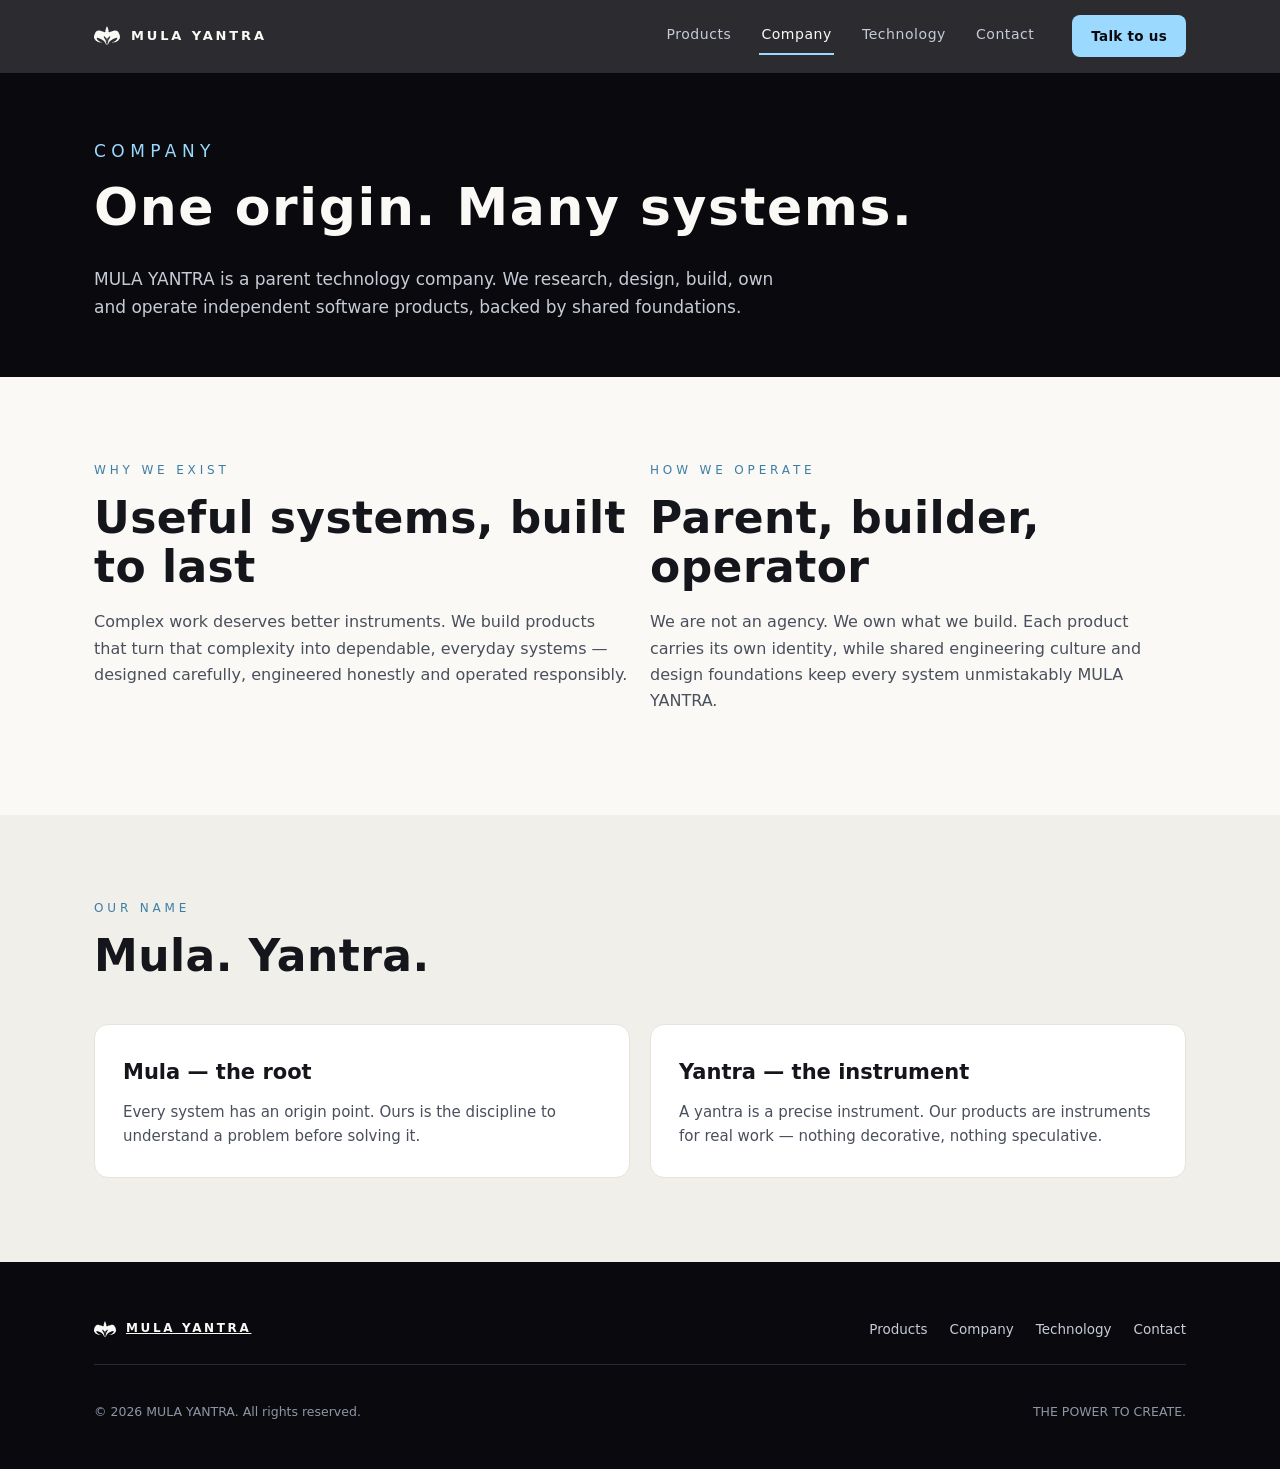
==== company.html @ 1386010c "Review preview of feature/website @8ad536c (logo repair: continuous ribbon emblem, centered hero, ic" ====
<!DOCTYPE html><html lang="en"><head><meta charset="utf-8"><meta name="viewport" content="width=device-width,initial-scale=1"><title>Company — MULA YANTRA</title><meta name="description" content="MULA YANTRA is an Indian-origin technology company with global ambitions — one origin, many systems."><meta property="og:type" content="website"><meta property="og:title" content="Company — MULA YANTRA"><meta property="og:description" content="MULA YANTRA is an Indian-origin technology company with global ambitions — one origin, many systems."><meta property="og:site_name" content="MULA YANTRA"><link rel="icon" type="image/svg+xml" href="mark-small.svg"><link rel="preload" href="fonts/SpaceGrotesk.woff2" as="font" type="font/woff2" crossorigin><link rel="preload" href="fonts/Inter.woff2" as="font" type="font/woff2" crossorigin><link rel="stylesheet" href="styles.css"></head><body class=""><a class="skip" href="#main">Skip to content</a><header class="hd"><div class="wrap"><a class="brand" href="index.html"><svg viewBox="0 0 1000 770" aria-hidden="true"><path d="M 499.4 6.1 C 495.3 12.6 481.6 31.2 476.3 45.0 C 471.0 58.7 470.4 79.4 467.8 88.7 C 465.2 98.0 462.7 94.2 460.5 100.9 C 458.3 107.5 457.5 120.7 454.4 128.8 C 451.4 136.9 444.7 139.1 442.3 149.5 C 439.9 159.8 439.7 183.3 439.9 190.8 C 440.1 198.3 442.9 190.8 443.5 194.4 C 444.1 198.1 447.1 205.8 443.5 212.6 C 439.9 219.5 427.9 230.7 421.6 235.7 C 415.4 240.8 413.7 244.8 405.8 243.0 C 397.9 241.2 394.9 233.5 374.2 224.8 C 353.6 216.1 300.7 196.6 281.9 190.8 C 263.1 184.9 270.1 192.0 261.2 189.6 C 252.3 187.1 241.8 178.8 228.4 176.2 C 215.1 173.6 197.7 171.9 181.0 173.8 C 164.4 175.6 144.6 181.0 128.8 187.1 C 113.0 193.2 96.6 202.5 86.3 210.2 C 75.9 217.9 74.3 222.6 66.8 233.3 C 59.3 244.0 49.4 259.6 41.3 274.6 C 33.2 289.6 21.9 312.1 18.2 323.2 C 14.6 334.3 20.3 337.6 19.4 341.4 C 18.6 345.3 16.2 337.4 13.4 346.3 C 10.5 355.2 4.5 380.9 2.4 394.9 C 0.4 408.9 0.6 418.4 1.2 430.1 C 1.8 441.9 2.8 453.0 6.1 465.4 C 9.3 477.7 10.5 489.3 20.7 504.3 C 30.8 519.2 58.7 545.4 66.8 555.3 C 74.9 565.2 65.4 559.5 69.3 563.8 C 73.1 568.0 82.8 577.2 89.9 580.8 C 97.0 584.4 107.5 583.6 111.8 585.7 C 116.0 587.7 112.8 591.5 115.4 593.0 C 118.1 594.4 123.9 592.5 127.6 594.2 C 131.2 595.8 126.4 598.0 137.3 602.7 C 148.2 607.3 181.4 618.7 193.2 622.1 C 204.9 625.6 203.5 621.9 207.8 623.3 C 212.0 624.7 213.4 629.6 218.7 630.6 C 224.0 631.6 232.5 628.4 239.4 629.4 C 246.3 630.4 247.5 635.1 260.0 636.7 C 272.6 638.3 315.1 642.2 314.7 639.1 C 314.3 636.1 273.8 625.2 257.6 618.5 C 241.4 611.8 234.1 609.4 217.5 599.0 C 200.9 588.7 171.9 568.0 158.0 556.5 C 144.0 545.0 140.1 538.1 133.7 529.8 C 127.2 521.5 123.1 514.6 119.1 506.7 C 115.0 498.8 111.4 489.7 109.4 482.4 C 107.3 475.1 106.7 467.2 106.9 462.9 C 107.1 458.7 107.7 458.3 110.6 456.9 C 113.4 455.4 106.5 450.8 123.9 454.4 C 141.4 458.1 186.1 468.4 215.1 478.7 C 244.0 489.1 271.8 501.2 297.7 516.4 C 323.6 531.6 351.4 552.9 370.6 569.9 C 389.8 586.9 402.2 604.3 413.1 618.5 C 424.1 632.6 428.9 641.2 436.2 654.9 C 443.5 668.7 452.4 692.6 456.9 701.1 C 461.3 709.6 462.3 720.1 462.9 706.0 C 463.5 691.8 462.9 639.9 460.5 616.0 C 458.1 592.1 453.4 579.2 448.4 562.6 C 443.3 546.0 437.8 530.8 430.1 516.4 C 422.4 502.0 407.0 484.6 402.2 476.3 C 397.3 468.0 402.4 469.6 401.0 466.6 C 399.6 463.5 396.3 459.9 393.7 458.1 C 391.0 456.3 386.2 457.7 385.2 455.7 C 384.2 453.6 389.8 451.8 387.6 445.9 C 385.4 440.1 373.4 426.3 371.8 420.4 C 370.2 414.5 372.8 414.3 377.9 410.7 C 382.9 407.0 395.9 400.2 402.2 398.5 C 408.5 396.9 410.9 395.9 415.6 401.0 C 420.2 406.0 422.4 420.0 430.1 428.9 C 437.8 437.8 451.6 442.7 461.7 454.4 C 471.9 466.2 485.2 468.0 490.9 499.4 C 496.6 530.8 496.4 616.0 495.7 642.8 C 495.1 669.5 489.7 650.7 487.2 659.8 C 484.8 668.9 481.8 688.3 481.2 697.4 C 480.6 706.6 481.0 709.2 483.6 714.5 C 486.2 719.7 494.1 723.8 497.0 729.0 C 499.8 734.3 500.2 743.2 500.6 746.1 C 501.0 748.9 499.0 748.9 499.4 746.1 C 499.8 743.2 500.2 734.3 503.0 729.0 C 505.9 723.8 513.8 719.7 516.4 714.5 C 519.0 709.2 519.4 706.6 518.8 697.4 C 518.2 688.3 515.2 668.9 512.8 659.8 C 510.3 650.7 504.9 669.5 504.3 642.8 C 503.6 616.0 503.4 530.8 509.1 499.4 C 514.8 468.0 528.1 466.2 538.3 454.4 C 548.4 442.7 562.2 437.8 569.9 428.9 C 577.6 420.0 579.8 406.0 584.4 401.0 C 589.1 395.9 591.5 396.9 597.8 398.5 C 604.1 400.2 617.1 407.0 622.1 410.7 C 627.2 414.3 629.8 414.5 628.2 420.4 C 626.6 426.3 614.6 440.1 612.4 445.9 C 610.2 451.8 615.8 453.6 614.8 455.7 C 613.8 457.7 609.0 456.3 606.3 458.1 C 603.7 459.9 600.4 463.5 599.0 466.6 C 597.6 469.6 602.7 468.0 597.8 476.3 C 593.0 484.6 577.6 502.0 569.9 516.4 C 562.2 530.8 556.7 546.0 551.6 562.6 C 546.6 579.2 541.9 592.1 539.5 616.0 C 537.1 639.9 536.5 691.8 537.1 706.0 C 537.7 720.1 538.7 709.6 543.1 701.1 C 547.6 692.6 556.5 668.7 563.8 654.9 C 571.1 641.2 575.9 632.6 586.9 618.5 C 597.8 604.3 610.2 586.9 629.4 569.9 C 648.6 552.9 676.4 531.6 702.3 516.4 C 728.2 501.2 756.0 489.1 784.9 478.7 C 813.9 468.4 858.6 458.1 876.1 454.4 C 893.5 450.8 886.6 455.4 889.4 456.9 C 892.3 458.3 892.9 458.7 893.1 462.9 C 893.3 467.2 892.7 475.1 890.6 482.4 C 888.6 489.7 885.0 498.8 880.9 506.7 C 876.9 514.6 872.8 521.5 866.3 529.8 C 859.9 538.1 856.0 545.0 842.0 556.5 C 828.1 568.0 799.1 588.7 782.5 599.0 C 765.9 609.4 758.6 611.8 742.4 618.5 C 726.2 625.2 685.7 636.1 685.3 639.1 C 684.9 642.2 727.4 638.3 740.0 636.7 C 752.5 635.1 753.7 630.4 760.6 629.4 C 767.5 628.4 776.0 631.6 781.3 630.6 C 786.6 629.6 788.0 624.7 792.2 623.3 C 796.5 621.9 795.1 625.6 806.8 622.1 C 818.6 618.7 851.8 607.3 862.7 602.7 C 873.6 598.0 868.8 595.8 872.4 594.2 C 876.1 592.5 881.9 594.4 884.6 593.0 C 887.2 591.5 884.0 587.7 888.2 585.7 C 892.5 583.6 903.0 584.4 910.1 580.8 C 917.2 577.2 926.9 568.0 930.7 563.8 C 934.6 559.5 925.1 565.2 933.2 555.3 C 941.3 545.4 969.2 519.2 979.3 504.3 C 989.5 489.3 990.7 477.7 993.9 465.4 C 997.2 453.0 998.2 441.9 998.8 430.1 C 999.4 418.4 999.6 408.9 997.6 394.9 C 995.5 380.9 989.5 355.2 986.6 346.3 C 983.8 337.4 981.4 345.3 980.6 341.4 C 979.7 337.6 985.4 334.3 981.8 323.2 C 978.1 312.1 966.8 289.6 958.7 274.6 C 950.6 259.6 940.7 244.0 933.2 233.3 C 925.7 222.6 924.1 217.9 913.7 210.2 C 903.4 202.5 887.0 193.2 871.2 187.1 C 855.4 181.0 835.6 175.6 819.0 173.8 C 802.3 171.9 784.9 173.6 771.6 176.2 C 758.2 178.8 747.7 187.1 738.8 189.6 C 729.9 192.0 736.9 184.9 718.1 190.8 C 699.3 196.6 646.4 216.1 625.8 224.8 C 605.1 233.5 602.1 241.2 594.2 243.0 C 586.3 244.8 584.6 240.8 578.4 235.7 C 572.1 230.7 560.1 219.5 556.5 212.6 C 552.9 205.8 555.9 198.1 556.5 194.4 C 557.1 190.8 559.9 198.3 560.1 190.8 C 560.3 183.3 560.1 159.8 557.7 149.5 C 555.3 139.1 548.6 136.9 545.6 128.8 C 542.5 120.7 541.7 107.5 539.5 100.9 C 537.3 94.2 534.8 98.0 532.2 88.7 C 529.6 79.4 529.0 58.7 523.7 45.0 C 518.4 31.2 504.7 12.6 500.6 6.1 C 496.6 -0.4 503.4 -0.4 499.4 6.1 Z M 313.5 391.3 C 250.3 389.8 311.3 384.6 307.4 382.7 C 303.6 380.9 294.0 382.1 290.4 380.3 C 286.8 378.5 287.4 373.8 285.5 371.8 C 283.7 369.8 282.9 368.8 279.5 368.2 C 276.0 367.6 268.5 369.6 264.9 368.2 C 261.2 366.7 261.0 361.7 257.6 359.7 C 254.2 357.6 256.2 363.3 244.2 356.0 C 232.3 348.7 197.0 324.4 185.9 315.9 C 174.8 307.4 179.4 306.8 177.4 305.0 C 175.4 303.2 176.2 306.8 173.8 305.0 C 171.3 303.2 164.6 296.5 162.8 294.0 C 161.0 291.6 159.4 291.8 162.8 290.4 C 166.3 289.0 74.5 286.4 183.5 285.5 C 292.4 284.7 707.6 284.7 816.5 285.5 C 925.5 286.4 833.7 289.0 837.2 290.4 C 840.6 291.8 839.0 291.6 837.2 294.0 C 835.4 296.5 828.7 303.2 826.2 305.0 C 823.8 306.8 824.6 303.2 822.6 305.0 C 820.6 306.8 825.2 307.4 814.1 315.9 C 803.0 324.4 767.7 348.7 755.8 356.0 C 743.8 363.3 745.8 357.6 742.4 359.7 C 739.0 361.7 738.8 366.7 735.1 368.2 C 731.5 369.6 724.0 367.6 720.5 368.2 C 717.1 368.8 716.3 369.8 714.5 371.8 C 712.6 373.8 713.2 378.5 709.6 380.3 C 706.0 382.1 696.4 380.9 692.6 382.7 C 688.7 384.6 749.7 389.8 686.5 391.3 C 623.3 392.7 376.7 392.7 313.5 391.3 Z M 686.5 391.3 C 749.7 389.8 688.7 384.6 692.6 382.7 C 696.4 380.9 706.0 382.1 709.6 380.3 C 713.2 378.5 712.6 373.8 714.5 371.8 C 716.3 369.8 717.1 368.8 720.5 368.2 C 724.0 367.6 731.5 369.6 735.1 368.2 C 738.8 366.7 739.0 361.7 742.4 359.7 C 745.8 357.6 743.8 363.3 755.8 356.0 C 767.7 348.7 803.0 324.4 814.1 315.9 C 825.2 307.4 820.6 306.8 822.6 305.0 C 824.6 303.2 823.8 306.8 826.2 305.0 C 828.7 303.2 835.4 296.5 837.2 294.0 C 839.0 291.6 840.6 291.8 837.2 290.4 C 833.7 289.0 925.5 286.4 816.5 285.5 C 707.6 284.7 292.4 284.7 183.5 285.5 C 74.5 286.4 166.3 289.0 162.8 290.4 C 159.4 291.8 161.0 291.6 162.8 294.0 C 164.6 296.5 171.3 303.2 173.8 305.0 C 176.2 306.8 175.4 303.2 177.4 305.0 C 179.4 306.8 174.8 307.4 185.9 315.9 C 197.0 324.4 232.3 348.7 244.2 356.0 C 256.2 363.3 254.2 357.6 257.6 359.7 C 261.0 361.7 261.2 366.7 264.9 368.2 C 268.5 369.6 276.0 367.6 279.5 368.2 C 282.9 368.8 283.7 369.8 285.5 371.8 C 287.4 373.8 286.8 378.5 290.4 380.3 C 294.0 382.1 303.6 380.9 307.4 382.7 C 311.3 384.6 250.3 389.8 313.5 391.3 C 376.7 392.7 623.3 392.7 686.5 391.3 Z" fill="currentColor" fill-rule="evenodd"/><circle cx="500" cy="347" r="12" fill="currentColor"/></svg><b>MULA&nbsp;YANTRA</b></a><button class="burger" aria-label="Menu" aria-expanded="false" aria-controls="sitenav"><svg width="22" height="14" viewBox="0 0 22 14" fill="none"><path d="M1 1h20M1 7h20M1 13h20" stroke="currentColor" stroke-width="2" stroke-linecap="round"/></svg></button><nav class="nav" id="sitenav" aria-label="Site"><a href="products.html">Products</a><a href="company.html" aria-current="page">Company</a><a href="technology.html">Technology</a><a href="contact.html">Contact</a></nav><a class="btn primary cta" href="contact.html" style="padding:9px 18px;font-size:13.5px">Talk to us</a></div></header><main id="main"><section class="lite"><div class="wrap"><p class="kicker">Company</p><h1>One origin. Many systems.</h1><p>MULA YANTRA is a parent technology company. We research, design, build, own and operate independent software products, backed by shared foundations.</p></div></section><section><div class="wrap"><div class="grid2"><div class="reveal"><p class="kicker">Why we exist</p><h2>Useful systems, built to last</h2><p style="color:#4A4F5C">Complex work deserves better instruments. We build products that turn that complexity into dependable, everyday systems — designed carefully, engineered honestly and operated responsibly.</p></div><div class="reveal"><p class="kicker">How we operate</p><h2>Parent, builder, operator</h2><p style="color:#4A4F5C">We are not an agency. We own what we build. Each product carries its own identity, while shared engineering culture and design foundations keep every system unmistakably MULA YANTRA.</p></div></div></div></section><section style="background:var(--bone-2)"><div class="wrap"><div class="shead reveal"><p class="kicker">Our name</p><h2>Mula. Yantra.</h2></div><div class="grid2"><div class="reveal card"><h3>Mula — the root</h3><p>Every system has an origin point. Ours is the discipline to understand a problem before solving it.</p></div><div class="reveal card"><h3>Yantra — the instrument</h3><p>A yantra is a precise instrument. Our products are instruments for real work — nothing decorative, nothing speculative.</p></div></div></div></section></main><footer class="ft"><div class="wrap"><div class="top"><a class="fbrand" href="index.html"><svg viewBox="0 0 1000 770" aria-hidden="true"><path d="M 499.4 6.1 C 495.3 12.6 481.6 31.2 476.3 45.0 C 471.0 58.7 470.4 79.4 467.8 88.7 C 465.2 98.0 462.7 94.2 460.5 100.9 C 458.3 107.5 457.5 120.7 454.4 128.8 C 451.4 136.9 444.7 139.1 442.3 149.5 C 439.9 159.8 439.7 183.3 439.9 190.8 C 440.1 198.3 442.9 190.8 443.5 194.4 C 444.1 198.1 447.1 205.8 443.5 212.6 C 439.9 219.5 427.9 230.7 421.6 235.7 C 415.4 240.8 413.7 244.8 405.8 243.0 C 397.9 241.2 394.9 233.5 374.2 224.8 C 353.6 216.1 300.7 196.6 281.9 190.8 C 263.1 184.9 270.1 192.0 261.2 189.6 C 252.3 187.1 241.8 178.8 228.4 176.2 C 215.1 173.6 197.7 171.9 181.0 173.8 C 164.4 175.6 144.6 181.0 128.8 187.1 C 113.0 193.2 96.6 202.5 86.3 210.2 C 75.9 217.9 74.3 222.6 66.8 233.3 C 59.3 244.0 49.4 259.6 41.3 274.6 C 33.2 289.6 21.9 312.1 18.2 323.2 C 14.6 334.3 20.3 337.6 19.4 341.4 C 18.6 345.3 16.2 337.4 13.4 346.3 C 10.5 355.2 4.5 380.9 2.4 394.9 C 0.4 408.9 0.6 418.4 1.2 430.1 C 1.8 441.9 2.8 453.0 6.1 465.4 C 9.3 477.7 10.5 489.3 20.7 504.3 C 30.8 519.2 58.7 545.4 66.8 555.3 C 74.9 565.2 65.4 559.5 69.3 563.8 C 73.1 568.0 82.8 577.2 89.9 580.8 C 97.0 584.4 107.5 583.6 111.8 585.7 C 116.0 587.7 112.8 591.5 115.4 593.0 C 118.1 594.4 123.9 592.5 127.6 594.2 C 131.2 595.8 126.4 598.0 137.3 602.7 C 148.2 607.3 181.4 618.7 193.2 622.1 C 204.9 625.6 203.5 621.9 207.8 623.3 C 212.0 624.7 213.4 629.6 218.7 630.6 C 224.0 631.6 232.5 628.4 239.4 629.4 C 246.3 630.4 247.5 635.1 260.0 636.7 C 272.6 638.3 315.1 642.2 314.7 639.1 C 314.3 636.1 273.8 625.2 257.6 618.5 C 241.4 611.8 234.1 609.4 217.5 599.0 C 200.9 588.7 171.9 568.0 158.0 556.5 C 144.0 545.0 140.1 538.1 133.7 529.8 C 127.2 521.5 123.1 514.6 119.1 506.7 C 115.0 498.8 111.4 489.7 109.4 482.4 C 107.3 475.1 106.7 467.2 106.9 462.9 C 107.1 458.7 107.7 458.3 110.6 456.9 C 113.4 455.4 106.5 450.8 123.9 454.4 C 141.4 458.1 186.1 468.4 215.1 478.7 C 244.0 489.1 271.8 501.2 297.7 516.4 C 323.6 531.6 351.4 552.9 370.6 569.9 C 389.8 586.9 402.2 604.3 413.1 618.5 C 424.1 632.6 428.9 641.2 436.2 654.9 C 443.5 668.7 452.4 692.6 456.9 701.1 C 461.3 709.6 462.3 720.1 462.9 706.0 C 463.5 691.8 462.9 639.9 460.5 616.0 C 458.1 592.1 453.4 579.2 448.4 562.6 C 443.3 546.0 437.8 530.8 430.1 516.4 C 422.4 502.0 407.0 484.6 402.2 476.3 C 397.3 468.0 402.4 469.6 401.0 466.6 C 399.6 463.5 396.3 459.9 393.7 458.1 C 391.0 456.3 386.2 457.7 385.2 455.7 C 384.2 453.6 389.8 451.8 387.6 445.9 C 385.4 440.1 373.4 426.3 371.8 420.4 C 370.2 414.5 372.8 414.3 377.9 410.7 C 382.9 407.0 395.9 400.2 402.2 398.5 C 408.5 396.9 410.9 395.9 415.6 401.0 C 420.2 406.0 422.4 420.0 430.1 428.9 C 437.8 437.8 451.6 442.7 461.7 454.4 C 471.9 466.2 485.2 468.0 490.9 499.4 C 496.6 530.8 496.4 616.0 495.7 642.8 C 495.1 669.5 489.7 650.7 487.2 659.8 C 484.8 668.9 481.8 688.3 481.2 697.4 C 480.6 706.6 481.0 709.2 483.6 714.5 C 486.2 719.7 494.1 723.8 497.0 729.0 C 499.8 734.3 500.2 743.2 500.6 746.1 C 501.0 748.9 499.0 748.9 499.4 746.1 C 499.8 743.2 500.2 734.3 503.0 729.0 C 505.9 723.8 513.8 719.7 516.4 714.5 C 519.0 709.2 519.4 706.6 518.8 697.4 C 518.2 688.3 515.2 668.9 512.8 659.8 C 510.3 650.7 504.9 669.5 504.3 642.8 C 503.6 616.0 503.4 530.8 509.1 499.4 C 514.8 468.0 528.1 466.2 538.3 454.4 C 548.4 442.7 562.2 437.8 569.9 428.9 C 577.6 420.0 579.8 406.0 584.4 401.0 C 589.1 395.9 591.5 396.9 597.8 398.5 C 604.1 400.2 617.1 407.0 622.1 410.7 C 627.2 414.3 629.8 414.5 628.2 420.4 C 626.6 426.3 614.6 440.1 612.4 445.9 C 610.2 451.8 615.8 453.6 614.8 455.7 C 613.8 457.7 609.0 456.3 606.3 458.1 C 603.7 459.9 600.4 463.5 599.0 466.6 C 597.6 469.6 602.7 468.0 597.8 476.3 C 593.0 484.6 577.6 502.0 569.9 516.4 C 562.2 530.8 556.7 546.0 551.6 562.6 C 546.6 579.2 541.9 592.1 539.5 616.0 C 537.1 639.9 536.5 691.8 537.1 706.0 C 537.7 720.1 538.7 709.6 543.1 701.1 C 547.6 692.6 556.5 668.7 563.8 654.9 C 571.1 641.2 575.9 632.6 586.9 618.5 C 597.8 604.3 610.2 586.9 629.4 569.9 C 648.6 552.9 676.4 531.6 702.3 516.4 C 728.2 501.2 756.0 489.1 784.9 478.7 C 813.9 468.4 858.6 458.1 876.1 454.4 C 893.5 450.8 886.6 455.4 889.4 456.9 C 892.3 458.3 892.9 458.7 893.1 462.9 C 893.3 467.2 892.7 475.1 890.6 482.4 C 888.6 489.7 885.0 498.8 880.9 506.7 C 876.9 514.6 872.8 521.5 866.3 529.8 C 859.9 538.1 856.0 545.0 842.0 556.5 C 828.1 568.0 799.1 588.7 782.5 599.0 C 765.9 609.4 758.6 611.8 742.4 618.5 C 726.2 625.2 685.7 636.1 685.3 639.1 C 684.9 642.2 727.4 638.3 740.0 636.7 C 752.5 635.1 753.7 630.4 760.6 629.4 C 767.5 628.4 776.0 631.6 781.3 630.6 C 786.6 629.6 788.0 624.7 792.2 623.3 C 796.5 621.9 795.1 625.6 806.8 622.1 C 818.6 618.7 851.8 607.3 862.7 602.7 C 873.6 598.0 868.8 595.8 872.4 594.2 C 876.1 592.5 881.9 594.4 884.6 593.0 C 887.2 591.5 884.0 587.7 888.2 585.7 C 892.5 583.6 903.0 584.4 910.1 580.8 C 917.2 577.2 926.9 568.0 930.7 563.8 C 934.6 559.5 925.1 565.2 933.2 555.3 C 941.3 545.4 969.2 519.2 979.3 504.3 C 989.5 489.3 990.7 477.7 993.9 465.4 C 997.2 453.0 998.2 441.9 998.8 430.1 C 999.4 418.4 999.6 408.9 997.6 394.9 C 995.5 380.9 989.5 355.2 986.6 346.3 C 983.8 337.4 981.4 345.3 980.6 341.4 C 979.7 337.6 985.4 334.3 981.8 323.2 C 978.1 312.1 966.8 289.6 958.7 274.6 C 950.6 259.6 940.7 244.0 933.2 233.3 C 925.7 222.6 924.1 217.9 913.7 210.2 C 903.4 202.5 887.0 193.2 871.2 187.1 C 855.4 181.0 835.6 175.6 819.0 173.8 C 802.3 171.9 784.9 173.6 771.6 176.2 C 758.2 178.8 747.7 187.1 738.8 189.6 C 729.9 192.0 736.9 184.9 718.1 190.8 C 699.3 196.6 646.4 216.1 625.8 224.8 C 605.1 233.5 602.1 241.2 594.2 243.0 C 586.3 244.8 584.6 240.8 578.4 235.7 C 572.1 230.7 560.1 219.5 556.5 212.6 C 552.9 205.8 555.9 198.1 556.5 194.4 C 557.1 190.8 559.9 198.3 560.1 190.8 C 560.3 183.3 560.1 159.8 557.7 149.5 C 555.3 139.1 548.6 136.9 545.6 128.8 C 542.5 120.7 541.7 107.5 539.5 100.9 C 537.3 94.2 534.8 98.0 532.2 88.7 C 529.6 79.4 529.0 58.7 523.7 45.0 C 518.4 31.2 504.7 12.6 500.6 6.1 C 496.6 -0.4 503.4 -0.4 499.4 6.1 Z M 313.5 391.3 C 250.3 389.8 311.3 384.6 307.4 382.7 C 303.6 380.9 294.0 382.1 290.4 380.3 C 286.8 378.5 287.4 373.8 285.5 371.8 C 283.7 369.8 282.9 368.8 279.5 368.2 C 276.0 367.6 268.5 369.6 264.9 368.2 C 261.2 366.7 261.0 361.7 257.6 359.7 C 254.2 357.6 256.2 363.3 244.2 356.0 C 232.3 348.7 197.0 324.4 185.9 315.9 C 174.8 307.4 179.4 306.8 177.4 305.0 C 175.4 303.2 176.2 306.8 173.8 305.0 C 171.3 303.2 164.6 296.5 162.8 294.0 C 161.0 291.6 159.4 291.8 162.8 290.4 C 166.3 289.0 74.5 286.4 183.5 285.5 C 292.4 284.7 707.6 284.7 816.5 285.5 C 925.5 286.4 833.7 289.0 837.2 290.4 C 840.6 291.8 839.0 291.6 837.2 294.0 C 835.4 296.5 828.7 303.2 826.2 305.0 C 823.8 306.8 824.6 303.2 822.6 305.0 C 820.6 306.8 825.2 307.4 814.1 315.9 C 803.0 324.4 767.7 348.7 755.8 356.0 C 743.8 363.3 745.8 357.6 742.4 359.7 C 739.0 361.7 738.8 366.7 735.1 368.2 C 731.5 369.6 724.0 367.6 720.5 368.2 C 717.1 368.8 716.3 369.8 714.5 371.8 C 712.6 373.8 713.2 378.5 709.6 380.3 C 706.0 382.1 696.4 380.9 692.6 382.7 C 688.7 384.6 749.7 389.8 686.5 391.3 C 623.3 392.7 376.7 392.7 313.5 391.3 Z M 686.5 391.3 C 749.7 389.8 688.7 384.6 692.6 382.7 C 696.4 380.9 706.0 382.1 709.6 380.3 C 713.2 378.5 712.6 373.8 714.5 371.8 C 716.3 369.8 717.1 368.8 720.5 368.2 C 724.0 367.6 731.5 369.6 735.1 368.2 C 738.8 366.7 739.0 361.7 742.4 359.7 C 745.8 357.6 743.8 363.3 755.8 356.0 C 767.7 348.7 803.0 324.4 814.1 315.9 C 825.2 307.4 820.6 306.8 822.6 305.0 C 824.6 303.2 823.8 306.8 826.2 305.0 C 828.7 303.2 835.4 296.5 837.2 294.0 C 839.0 291.6 840.6 291.8 837.2 290.4 C 833.7 289.0 925.5 286.4 816.5 285.5 C 707.6 284.7 292.4 284.7 183.5 285.5 C 74.5 286.4 166.3 289.0 162.8 290.4 C 159.4 291.8 161.0 291.6 162.8 294.0 C 164.6 296.5 171.3 303.2 173.8 305.0 C 176.2 306.8 175.4 303.2 177.4 305.0 C 179.4 306.8 174.8 307.4 185.9 315.9 C 197.0 324.4 232.3 348.7 244.2 356.0 C 256.2 363.3 254.2 357.6 257.6 359.7 C 261.0 361.7 261.2 366.7 264.9 368.2 C 268.5 369.6 276.0 367.6 279.5 368.2 C 282.9 368.8 283.7 369.8 285.5 371.8 C 287.4 373.8 286.8 378.5 290.4 380.3 C 294.0 382.1 303.6 380.9 307.4 382.7 C 311.3 384.6 250.3 389.8 313.5 391.3 C 376.7 392.7 623.3 392.7 686.5 391.3 Z" fill="currentColor" fill-rule="evenodd"/><circle cx="500" cy="347" r="12" fill="currentColor"/></svg><b>MULA&nbsp;YANTRA</b></a><nav aria-label="Footer"><a href="products.html">Products</a><a href="company.html">Company</a><a href="technology.html">Technology</a><a href="contact.html">Contact</a></nav></div><hr><div class="fine"><p>&copy; <span data-year>2026</span> MULA YANTRA. All rights reserved.</p><p>THE POWER TO CREATE.</p></div></div></footer><script src="app.js" defer></script></body></html>
---- styles.css ----
:root{
--obsidian:#0A0A0E;--obsidian-2:#111319;--panel:#14161D;--line:#262A34;--line-2:#323847;
--ink:#FAF9F6;--ink-2:#C6CBD6;--ink-3:#8E96A6;
--bone:#FAF9F6;--bone-2:#F1EFE9;--dark-ink:#14161C;--dark-ink-2:#3B4150;
--silver:#C0C6D4;--ice-deep:#3D7EA6;--bright:#E2E6EF;--gold:#D4AF7F;--gold-hi:#F2D399;--ice:#9BD9FF;
--font-d:'Space Grotesk',Inter,system-ui,sans-serif;--font-b:Inter,system-ui,sans-serif;
--sp:8px;--r-sm:8px;--r-md:14px;--r-lg:22px;--max:1140px;
--dur:.35s;--ease:cubic-bezier(.22,.7,.3,1);
}
*{box-sizing:border-box}
html{scroll-behavior:smooth}
@media(prefers-reduced-motion:reduce){html{scroll-behavior:auto}*{animation:none!important;transition:none!important}}
body{margin:0;background:var(--bone);color:var(--dark-ink);font-family:var(--font-b);font-size:16px;line-height:1.65}
body.dark{background:var(--obsidian);color:var(--ink)}
img,svg{display:block;max-width:100%}
a{color:inherit}
.skip{position:absolute;left:-999px;top:8px;background:var(--ice);color:#0A0A0E;padding:10px 18px;border-radius:var(--r-sm);z-index:99;font-weight:600}
.skip:focus{left:8px}
.wrap{max-width:var(--max);margin:0 auto;padding:0 24px}
:focus-visible{outline:2px solid var(--ice);outline-offset:3px;border-radius:4px}

/* ---------- header ---------- */
.hd{position:sticky;top:0;z-index:40;background:rgba(10,10,14,.86);backdrop-filter:blur(14px);border-bottom:1px solid var(--line)}
.hd .wrap{display:flex;align-items:center;gap:28px;height:72px}
.brand{display:flex;align-items:center;gap:11px;text-decoration:none;color:var(--ink)}
.brand svg{width:26px;height:auto}
.brand b{font-family:var(--font-d);font-weight:600;font-size:13px;letter-spacing:.22em}
.nav{display:flex;gap:26px;margin-left:auto}
.nav a{text-decoration:none;color:var(--ink-2);font-size:14px;letter-spacing:.04em;padding:6px 2px;border-bottom:2px solid transparent;transition:color var(--dur) var(--ease),border-color var(--dur) var(--ease)}
.nav a:hover,.nav a:focus-visible{color:var(--ink)}
.nav a[aria-current]{color:var(--ink);border-bottom-color:var(--ice)}
.hd .cta{margin-left:8px}
.burger{display:none;margin-left:auto;background:none;border:0;color:var(--ink);padding:8px;cursor:pointer}
@media(max-width:820px){
.nav,.hd .cta{display:none}
.burger{display:block}
.nav.open{display:flex;position:absolute;top:66px;left:0;right:0;background:var(--obsidian);flex-direction:column;gap:0;padding:8px 24px 18px;border-bottom:1px solid var(--line)}
.nav.open a{padding:13px 2px;border-bottom:1px solid var(--line)}
}
/* ---------- buttons ---------- */
.btn{display:inline-block;font-family:var(--font-b);font-size:14.5px;font-weight:600;letter-spacing:.02em;text-decoration:none;padding:12px 24px;border-radius:var(--r-sm);border:1px solid transparent;cursor:pointer;transition:transform var(--dur) var(--ease),background var(--dur) var(--ease),border-color var(--dur) var(--ease),box-shadow var(--dur) var(--ease)}
.btn:hover{transform:translateY(-1px)}
.btn.primary{background:var(--ice);color:#0A0A0E}
.btn.primary:hover{background:#B7E3FF;box-shadow:0 6px 24px -8px rgba(155,217,255,.5)}
.btn.ghost{color:var(--ink);border-color:var(--line-2);background:transparent}
.btn.ghost:hover{border-color:var(--silver);color:var(--bright)}
.btn.dark-ghost{color:var(--dark-ink);border-color:var(--dark-ink-2)}
/* ---------- hero ---------- */
.hero{background:radial-gradient(1000px 640px at 50% -12%,#181C26 0%,var(--obsidian) 60%) var(--obsidian);color:var(--ink);overflow:hidden}
.hero .wrap{display:flex;flex-direction:column;align-items:center;text-align:center;justify-items:center;padding-top:44px;padding-bottom:64px;gap:6px}
.hero .emblem{position:relative}
.hero .emblem::before{content:'';position:absolute;left:50%;top:38%;width:560px;height:560px;transform:translate(-50%,-50%);background:radial-gradient(circle,rgba(155,217,255,.14) 0%,rgba(155,217,255,0) 62%);pointer-events:none}
.hero .emblem img{width:min(500px,82%);height:auto;object-fit:contain;display:block;filter:drop-shadow(0 28px 70px rgba(0,0,0,.6))}
.hero .emblem::after{content:'';position:absolute;left:50%;top:calc(38% + 500px);width:5px;height:5px;border-radius:50%;background:var(--gold-hi);box-shadow:0 0 16px 4px rgba(242,211,153,.85);animation:origin 2.6s var(--ease) forwards;pointer-events:none}
@keyframes origin{0%{opacity:0;transform:scale(.2)}18%{opacity:1;transform:scale(1)}70%{opacity:.9}100%{opacity:0;transform:scale(.5) translateY(-10px)}}
.reveal{transition-delay:0s}
.hero h1{font-family:var(--font-d);font-weight:600;font-size:clamp(40px,6vw,68px);line-height:1.04;letter-spacing:.045em;margin:22px 0 8px}
.hero .tagline{font-size:13px;letter-spacing:.34em;color:var(--silver);margin:0 0 20px;text-transform:uppercase}
.hero .lede{color:var(--ink-2);font-size:18px;max-width:56ch;margin:0 0 30px}
.hero .acts{display:flex;gap:14px;flex-wrap:wrap}
.hero .kicker{margin:0}
@media(max-width:900px){.hero .emblem img{width:min(340px,84%)}.hero .lede{margin-left:auto;margin-right:auto}.hero .acts{justify-content:center}}
/* ---------- sections ---------- */
.kicker{font-family:var(--font-d);font-size:12px;letter-spacing:.32em;color:var(--ice-deep);text-transform:uppercase;font-weight:500;margin:0 0 12px}
.kicker.ice{color:var(--ice)}
h2{font-family:var(--font-d);font-weight:600;font-size:clamp(28px,3.8vw,44px);line-height:1.12;letter-spacing:.01em;margin:0 0 18px}
section{padding:84px 0}
section.tight{padding:56px 0}
.shead{max-width:720px;margin-bottom:44px}
.grid3{display:grid;grid-template-columns:repeat(3,1fr);gap:20px}
.grid2{display:grid;grid-template-columns:repeat(2,1fr);gap:20px}
@media(max-width:960px){.grid3,.grid2{grid-template-columns:1fr 1fr}}
@media(max-width:640px){.grid3,.grid2{grid-template-columns:1fr}section{padding:56px 0}}
.card{background:#fff;border:1px solid #E6E3DC;border-radius:var(--r-md);padding:28px}
.card h3{font-family:var(--font-d);font-size:21px;font-weight:600;margin:2px 0 10px}
.card p{margin:0;color:#4A4F5C;font-size:15px}
.card .more{display:inline-block;margin-top:16px;font-size:14px;font-weight:600;color:var(--dark-ink);text-decoration:none;border-bottom:1px solid var(--ice-deep)}
.card .more:hover{border-bottom-color:var(--dark-ink)}
.badge{display:inline-block;font-family:var(--font-d);font-size:11px;letter-spacing:.18em;text-transform:uppercase;padding:5px 10px;border-radius:99px;margin-bottom:14px;font-weight:500}
.badge.dev{background:#EAF5FF;color:#2C5A82;border:1px solid #C5DEF2}
.badge.proto{background:#E9F4FF;color:#2C5A82;border:1px solid #C5DEEF}
.badge.concept{background:#EFEFEE;color:#55565A;border:1px solid #DDDDDA}
.badge.plan{background:#EFF1F6;color:#414A63;border:1px solid #D4DAE6}
/* dark band inside light page */
.band{background:var(--obsidian);color:var(--ink);border-radius:var(--r-lg);overflow:hidden;position:relative}
.band::after{content:'';position:absolute;inset:0;background:radial-gradient(560px 340px at 18% 0%,rgba(155,217,255,.10),transparent 70%);pointer-events:none}
.band .kicker{color:var(--ice)}
.band .card{background:var(--panel);border-color:var(--line);color:var(--ink)}
.band .card p{color:var(--ink-2)}
.band .card .more{color:var(--ink);border-bottom-color:var(--ice)}
/* timeline */
.steps{list-style:none;margin:0;padding:0;display:grid;grid-template-columns:repeat(5,1fr);gap:18px;counter-reset:step}
.steps li{counter-increment:step;position:relative;padding:26px 22px;background:var(--obsidian);border:1px solid var(--line);border-radius:var(--r-md);color:var(--ink)}
.steps li::before{content:counter(step,decimal-leading-zero);font-family:var(--font-d);font-size:13px;letter-spacing:.2em;color:var(--ice);display:block;margin-bottom:14px}
.steps li b{display:block;font-family:var(--font-d);font-size:17.5px;font-weight:600;margin-bottom:8px;letter-spacing:.02em}
.steps li span{color:var(--ink-2);font-size:14px;line-height:1.55}
.steps li::after{content:'';position:absolute;top:50%;right:-18px;width:18px;height:1px;background:var(--line-2)}
.steps li:last-child::after{display:none}
@media(max-width:960px){.steps{grid-template-columns:1fr}.steps li::after{display:none}}
/* closing */
.closing{position:relative;background:var(--obsidian);color:var(--ink);border-radius:var(--r-lg);padding:72px 48px;text-align:center;overflow:hidden}
.closing .mark{width:150px;margin:0 auto 26px}
.closing h2{letter-spacing:.03em}
.closing p{color:var(--ink-2);max-width:56ch;margin:0 auto 28px}
@media(max-width:640px){.closing{padding:52px 22px}}
/* forms */
.form{max-width:640px}
.form label{display:block;font-size:13.5px;font-weight:600;letter-spacing:.03em;margin:18px 0 7px}
.form input,.form textarea{width:100%;font-family:var(--font-b);font-size:15.5px;padding:13px 15px;border:1px solid #D8D4CB;border-radius:var(--r-sm);background:#fff;color:var(--dark-ink);transition:border-color var(--dur) var(--ease),box-shadow var(--dur) var(--ease)}
.form textarea{min-height:150px;resize:vertical}
.form input:focus,.form textarea:focus{outline:none;border-color:var(--gold);box-shadow:0 0 0 3px rgba(212,175,127,.18)}
.form .err{color:#B3261E;font-size:13px;margin-top:6px;display:none}
.form .ok,.form .warn{display:none;margin-top:18px;padding:14px 18px;border-radius:var(--r-sm);font-size:14.5px}
.form .ok{background:#E8F5EC;color:#1E5E2E;border:1px solid #BFE3CB}
.form .warn{background:#FFF6E0;color:#7A5A14;border:1px solid #EDDCA8}
/* footer */
.ft{background:var(--obsidian);color:var(--ink);padding:56px 0 34px;margin-top:0}
.ft .top{display:flex;justify-content:space-between;align-items:center;gap:20px;flex-wrap:wrap}
.ft .fbrand{display:flex;align-items:center;gap:10px;color:var(--ink)}
.ft .fbrand svg{width:22px}
.ft .fbrand b{font-family:var(--font-d);font-size:12px;letter-spacing:.22em;font-weight:600}
.ft nav{display:flex;gap:22px;flex-wrap:wrap}
.ft nav a{color:var(--ink-2);text-decoration:none;font-size:13.5px}
.ft nav a:hover{color:var(--ink)}
.ft hr{border:0;border-top:1px solid var(--line);margin:24px 0}
.ft .fine{color:var(--ink-3);font-size:12.5px;display:flex;justify-content:space-between;gap:12px;flex-wrap:wrap}
/* product rows */
.prod{display:grid;grid-template-columns:64px 1fr;gap:22px;padding:34px 0;border-top:1px solid #E6E3DC}
.prod .glyph{width:56px;height:56px;border-radius:14px;background:var(--obsidian);display:flex;align-items:center;justify-content:center}
.prod .glyph svg{width:34px;color:var(--silver)}
.prod h3{font-family:var(--font-d);font-size:23px;font-weight:600;margin:2px 0 8px}
.prod .status{display:inline-block;font-size:11.5px;font-weight:600;letter-spacing:.16em;text-transform:uppercase;padding:4px 10px;border-radius:99px;margin-bottom:12px}
.prod p{color:#4A4F5C;margin:0 0 8px;max-width:70ch}
.prod .aim{color:#6A7080;font-size:14px;margin:0}
@media(max-width:640px){.prod{grid-template-columns:1fr;gap:14px}}
/* page hero-lite */
.lite{background:var(--obsidian);color:var(--ink);padding:64px 0 56px}
.lite h1{font-family:var(--font-d);font-weight:600;font-size:clamp(32px,4.4vw,52px);letter-spacing:.03em;margin:0 0 14px}
.lite p{color:var(--ink-2);max-width:64ch;margin:0;font-size:17px}
.lite .kicker{color:var(--ice)}
/* reveal */
.reveal{opacity:0;transform:translateY(22px);transition:opacity .7s var(--ease),transform .7s var(--ease)}
.reveal.in{opacity:1;transform:none}
@media(prefers-reduced-motion:reduce){.reveal{opacity:1;transform:none}}
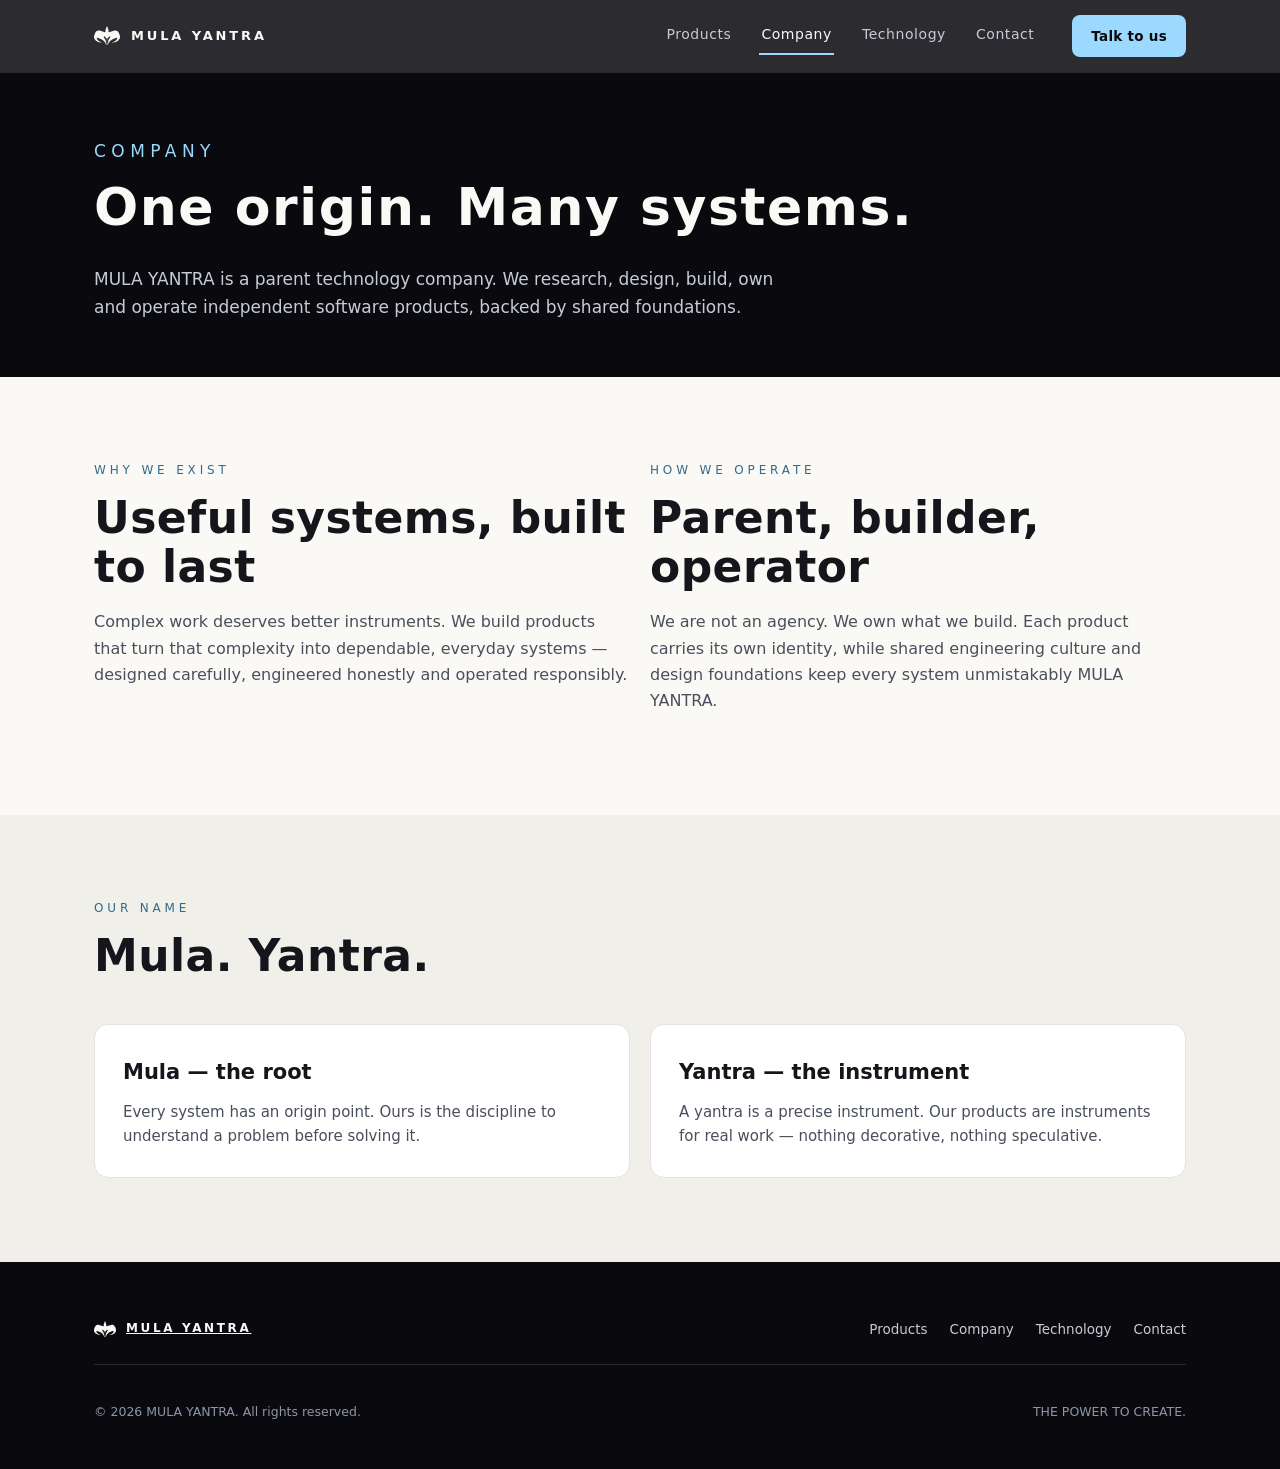
==== commit 2467a0af: "Review preview r2: honest trust claims, honest contact flow, unified product statuses, visual fixes " ====
--- a/company.html
+++ b/company.html
@@ -1 +1 @@
-<!DOCTYPE html><html lang="en"><head><meta charset="utf-8"><meta name="viewport" content="width=device-width,initial-scale=1"><title>Company — MULA YANTRA</title><meta name="description" content="MULA YANTRA is an Indian-origin technology company with global ambitions — one origin, many systems."><meta property="og:type" content="website"><meta property="og:title" content="Company — MULA YANTRA"><meta property="og:description" content="MULA YANTRA is an Indian-origin technology company with global ambitions — one origin, many systems."><meta property="og:site_name" content="MULA YANTRA"><link rel="icon" type="image/svg+xml" href="mark-small.svg"><link rel="preload" href="fonts/SpaceGrotesk.woff2" as="font" type="font/woff2" crossorigin><link rel="preload" href="fonts/Inter.woff2" as="font" type="font/woff2" crossorigin><link rel="stylesheet" href="styles.css"></head><body class=""><a class="skip" href="#main">Skip to content</a><header class="hd"><div class="wrap"><a class="brand" href="index.html"><svg viewBox="0 0 1000 770" aria-hidden="true"><path d="M 499.4 6.1 C 495.3 12.6 481.6 31.2 476.3 45.0 C 471.0 58.7 470.4 79.4 467.8 88.7 C 465.2 98.0 462.7 94.2 460.5 100.9 C 458.3 107.5 457.5 120.7 454.4 128.8 C 451.4 136.9 444.7 139.1 442.3 149.5 C 439.9 159.8 439.7 183.3 439.9 190.8 C 440.1 198.3 442.9 190.8 443.5 194.4 C 444.1 198.1 447.1 205.8 443.5 212.6 C 439.9 219.5 427.9 230.7 421.6 235.7 C 415.4 240.8 413.7 244.8 405.8 243.0 C 397.9 241.2 394.9 233.5 374.2 224.8 C 353.6 216.1 300.7 196.6 281.9 190.8 C 263.1 184.9 270.1 192.0 261.2 189.6 C 252.3 187.1 241.8 178.8 228.4 176.2 C 215.1 173.6 197.7 171.9 181.0 173.8 C 164.4 175.6 144.6 181.0 128.8 187.1 C 113.0 193.2 96.6 202.5 86.3 210.2 C 75.9 217.9 74.3 222.6 66.8 233.3 C 59.3 244.0 49.4 259.6 41.3 274.6 C 33.2 289.6 21.9 312.1 18.2 323.2 C 14.6 334.3 20.3 337.6 19.4 341.4 C 18.6 345.3 16.2 337.4 13.4 346.3 C 10.5 355.2 4.5 380.9 2.4 394.9 C 0.4 408.9 0.6 418.4 1.2 430.1 C 1.8 441.9 2.8 453.0 6.1 465.4 C 9.3 477.7 10.5 489.3 20.7 504.3 C 30.8 519.2 58.7 545.4 66.8 555.3 C 74.9 565.2 65.4 559.5 69.3 563.8 C 73.1 568.0 82.8 577.2 89.9 580.8 C 97.0 584.4 107.5 583.6 111.8 585.7 C 116.0 587.7 112.8 591.5 115.4 593.0 C 118.1 594.4 123.9 592.5 127.6 594.2 C 131.2 595.8 126.4 598.0 137.3 602.7 C 148.2 607.3 181.4 618.7 193.2 622.1 C 204.9 625.6 203.5 621.9 207.8 623.3 C 212.0 624.7 213.4 629.6 218.7 630.6 C 224.0 631.6 232.5 628.4 239.4 629.4 C 246.3 630.4 247.5 635.1 260.0 636.7 C 272.6 638.3 315.1 642.2 314.7 639.1 C 314.3 636.1 273.8 625.2 257.6 618.5 C 241.4 611.8 234.1 609.4 217.5 599.0 C 200.9 588.7 171.9 568.0 158.0 556.5 C 144.0 545.0 140.1 538.1 133.7 529.8 C 127.2 521.5 123.1 514.6 119.1 506.7 C 115.0 498.8 111.4 489.7 109.4 482.4 C 107.3 475.1 106.7 467.2 106.9 462.9 C 107.1 458.7 107.7 458.3 110.6 456.9 C 113.4 455.4 106.5 450.8 123.9 454.4 C 141.4 458.1 186.1 468.4 215.1 478.7 C 244.0 489.1 271.8 501.2 297.7 516.4 C 323.6 531.6 351.4 552.9 370.6 569.9 C 389.8 586.9 402.2 604.3 413.1 618.5 C 424.1 632.6 428.9 641.2 436.2 654.9 C 443.5 668.7 452.4 692.6 456.9 701.1 C 461.3 709.6 462.3 720.1 462.9 706.0 C 463.5 691.8 462.9 639.9 460.5 616.0 C 458.1 592.1 453.4 579.2 448.4 562.6 C 443.3 546.0 437.8 530.8 430.1 516.4 C 422.4 502.0 407.0 484.6 402.2 476.3 C 397.3 468.0 402.4 469.6 401.0 466.6 C 399.6 463.5 396.3 459.9 393.7 458.1 C 391.0 456.3 386.2 457.7 385.2 455.7 C 384.2 453.6 389.8 451.8 387.6 445.9 C 385.4 440.1 373.4 426.3 371.8 420.4 C 370.2 414.5 372.8 414.3 377.9 410.7 C 382.9 407.0 395.9 400.2 402.2 398.5 C 408.5 396.9 410.9 395.9 415.6 401.0 C 420.2 406.0 422.4 420.0 430.1 428.9 C 437.8 437.8 451.6 442.7 461.7 454.4 C 471.9 466.2 485.2 468.0 490.9 499.4 C 496.6 530.8 496.4 616.0 495.7 642.8 C 495.1 669.5 489.7 650.7 487.2 659.8 C 484.8 668.9 481.8 688.3 481.2 697.4 C 480.6 706.6 481.0 709.2 483.6 714.5 C 486.2 719.7 494.1 723.8 497.0 729.0 C 499.8 734.3 500.2 743.2 500.6 746.1 C 501.0 748.9 499.0 748.9 499.4 746.1 C 499.8 743.2 500.2 734.3 503.0 729.0 C 505.9 723.8 513.8 719.7 516.4 714.5 C 519.0 709.2 519.4 706.6 518.8 697.4 C 518.2 688.3 515.2 668.9 512.8 659.8 C 510.3 650.7 504.9 669.5 504.3 642.8 C 503.6 616.0 503.4 530.8 509.1 499.4 C 514.8 468.0 528.1 466.2 538.3 454.4 C 548.4 442.7 562.2 437.8 569.9 428.9 C 577.6 420.0 579.8 406.0 584.4 401.0 C 589.1 395.9 591.5 396.9 597.8 398.5 C 604.1 400.2 617.1 407.0 622.1 410.7 C 627.2 414.3 629.8 414.5 628.2 420.4 C 626.6 426.3 614.6 440.1 612.4 445.9 C 610.2 451.8 615.8 453.6 614.8 455.7 C 613.8 457.7 609.0 456.3 606.3 458.1 C 603.7 459.9 600.4 463.5 599.0 466.6 C 597.6 469.6 602.7 468.0 597.8 476.3 C 593.0 484.6 577.6 502.0 569.9 516.4 C 562.2 530.8 556.7 546.0 551.6 562.6 C 546.6 579.2 541.9 592.1 539.5 616.0 C 537.1 639.9 536.5 691.8 537.1 706.0 C 537.7 720.1 538.7 709.6 543.1 701.1 C 547.6 692.6 556.5 668.7 563.8 654.9 C 571.1 641.2 575.9 632.6 586.9 618.5 C 597.8 604.3 610.2 586.9 629.4 569.9 C 648.6 552.9 676.4 531.6 702.3 516.4 C 728.2 501.2 756.0 489.1 784.9 478.7 C 813.9 468.4 858.6 458.1 876.1 454.4 C 893.5 450.8 886.6 455.4 889.4 456.9 C 892.3 458.3 892.9 458.7 893.1 462.9 C 893.3 467.2 892.7 475.1 890.6 482.4 C 888.6 489.7 885.0 498.8 880.9 506.7 C 876.9 514.6 872.8 521.5 866.3 529.8 C 859.9 538.1 856.0 545.0 842.0 556.5 C 828.1 568.0 799.1 588.7 782.5 599.0 C 765.9 609.4 758.6 611.8 742.4 618.5 C 726.2 625.2 685.7 636.1 685.3 639.1 C 684.9 642.2 727.4 638.3 740.0 636.7 C 752.5 635.1 753.7 630.4 760.6 629.4 C 767.5 628.4 776.0 631.6 781.3 630.6 C 786.6 629.6 788.0 624.7 792.2 623.3 C 796.5 621.9 795.1 625.6 806.8 622.1 C 818.6 618.7 851.8 607.3 862.7 602.7 C 873.6 598.0 868.8 595.8 872.4 594.2 C 876.1 592.5 881.9 594.4 884.6 593.0 C 887.2 591.5 884.0 587.7 888.2 585.7 C 892.5 583.6 903.0 584.4 910.1 580.8 C 917.2 577.2 926.9 568.0 930.7 563.8 C 934.6 559.5 925.1 565.2 933.2 555.3 C 941.3 545.4 969.2 519.2 979.3 504.3 C 989.5 489.3 990.7 477.7 993.9 465.4 C 997.2 453.0 998.2 441.9 998.8 430.1 C 999.4 418.4 999.6 408.9 997.6 394.9 C 995.5 380.9 989.5 355.2 986.6 346.3 C 983.8 337.4 981.4 345.3 980.6 341.4 C 979.7 337.6 985.4 334.3 981.8 323.2 C 978.1 312.1 966.8 289.6 958.7 274.6 C 950.6 259.6 940.7 244.0 933.2 233.3 C 925.7 222.6 924.1 217.9 913.7 210.2 C 903.4 202.5 887.0 193.2 871.2 187.1 C 855.4 181.0 835.6 175.6 819.0 173.8 C 802.3 171.9 784.9 173.6 771.6 176.2 C 758.2 178.8 747.7 187.1 738.8 189.6 C 729.9 192.0 736.9 184.9 718.1 190.8 C 699.3 196.6 646.4 216.1 625.8 224.8 C 605.1 233.5 602.1 241.2 594.2 243.0 C 586.3 244.8 584.6 240.8 578.4 235.7 C 572.1 230.7 560.1 219.5 556.5 212.6 C 552.9 205.8 555.9 198.1 556.5 194.4 C 557.1 190.8 559.9 198.3 560.1 190.8 C 560.3 183.3 560.1 159.8 557.7 149.5 C 555.3 139.1 548.6 136.9 545.6 128.8 C 542.5 120.7 541.7 107.5 539.5 100.9 C 537.3 94.2 534.8 98.0 532.2 88.7 C 529.6 79.4 529.0 58.7 523.7 45.0 C 518.4 31.2 504.7 12.6 500.6 6.1 C 496.6 -0.4 503.4 -0.4 499.4 6.1 Z M 313.5 391.3 C 250.3 389.8 311.3 384.6 307.4 382.7 C 303.6 380.9 294.0 382.1 290.4 380.3 C 286.8 378.5 287.4 373.8 285.5 371.8 C 283.7 369.8 282.9 368.8 279.5 368.2 C 276.0 367.6 268.5 369.6 264.9 368.2 C 261.2 366.7 261.0 361.7 257.6 359.7 C 254.2 357.6 256.2 363.3 244.2 356.0 C 232.3 348.7 197.0 324.4 185.9 315.9 C 174.8 307.4 179.4 306.8 177.4 305.0 C 175.4 303.2 176.2 306.8 173.8 305.0 C 171.3 303.2 164.6 296.5 162.8 294.0 C 161.0 291.6 159.4 291.8 162.8 290.4 C 166.3 289.0 74.5 286.4 183.5 285.5 C 292.4 284.7 707.6 284.7 816.5 285.5 C 925.5 286.4 833.7 289.0 837.2 290.4 C 840.6 291.8 839.0 291.6 837.2 294.0 C 835.4 296.5 828.7 303.2 826.2 305.0 C 823.8 306.8 824.6 303.2 822.6 305.0 C 820.6 306.8 825.2 307.4 814.1 315.9 C 803.0 324.4 767.7 348.7 755.8 356.0 C 743.8 363.3 745.8 357.6 742.4 359.7 C 739.0 361.7 738.8 366.7 735.1 368.2 C 731.5 369.6 724.0 367.6 720.5 368.2 C 717.1 368.8 716.3 369.8 714.5 371.8 C 712.6 373.8 713.2 378.5 709.6 380.3 C 706.0 382.1 696.4 380.9 692.6 382.7 C 688.7 384.6 749.7 389.8 686.5 391.3 C 623.3 392.7 376.7 392.7 313.5 391.3 Z M 686.5 391.3 C 749.7 389.8 688.7 384.6 692.6 382.7 C 696.4 380.9 706.0 382.1 709.6 380.3 C 713.2 378.5 712.6 373.8 714.5 371.8 C 716.3 369.8 717.1 368.8 720.5 368.2 C 724.0 367.6 731.5 369.6 735.1 368.2 C 738.8 366.7 739.0 361.7 742.4 359.7 C 745.8 357.6 743.8 363.3 755.8 356.0 C 767.7 348.7 803.0 324.4 814.1 315.9 C 825.2 307.4 820.6 306.8 822.6 305.0 C 824.6 303.2 823.8 306.8 826.2 305.0 C 828.7 303.2 835.4 296.5 837.2 294.0 C 839.0 291.6 840.6 291.8 837.2 290.4 C 833.7 289.0 925.5 286.4 816.5 285.5 C 707.6 284.7 292.4 284.7 183.5 285.5 C 74.5 286.4 166.3 289.0 162.8 290.4 C 159.4 291.8 161.0 291.6 162.8 294.0 C 164.6 296.5 171.3 303.2 173.8 305.0 C 176.2 306.8 175.4 303.2 177.4 305.0 C 179.4 306.8 174.8 307.4 185.9 315.9 C 197.0 324.4 232.3 348.7 244.2 356.0 C 256.2 363.3 254.2 357.6 257.6 359.7 C 261.0 361.7 261.2 366.7 264.9 368.2 C 268.5 369.6 276.0 367.6 279.5 368.2 C 282.9 368.8 283.7 369.8 285.5 371.8 C 287.4 373.8 286.8 378.5 290.4 380.3 C 294.0 382.1 303.6 380.9 307.4 382.7 C 311.3 384.6 250.3 389.8 313.5 391.3 C 376.7 392.7 623.3 392.7 686.5 391.3 Z" fill="currentColor" fill-rule="evenodd"/><circle cx="500" cy="347" r="12" fill="currentColor"/></svg><b>MULA&nbsp;YANTRA</b></a><button class="burger" aria-label="Menu" aria-expanded="false" aria-controls="sitenav"><svg width="22" height="14" viewBox="0 0 22 14" fill="none"><path d="M1 1h20M1 7h20M1 13h20" stroke="currentColor" stroke-width="2" stroke-linecap="round"/></svg></button><nav class="nav" id="sitenav" aria-label="Site"><a href="products.html">Products</a><a href="company.html" aria-current="page">Company</a><a href="technology.html">Technology</a><a href="contact.html">Contact</a></nav><a class="btn primary cta" href="contact.html" style="padding:9px 18px;font-size:13.5px">Talk to us</a></div></header><main id="main"><section class="lite"><div class="wrap"><p class="kicker">Company</p><h1>One origin. Many systems.</h1><p>MULA YANTRA is a parent technology company. We research, design, build, own and operate independent software products, backed by shared foundations.</p></div></section><section><div class="wrap"><div class="grid2"><div class="reveal"><p class="kicker">Why we exist</p><h2>Useful systems, built to last</h2><p style="color:#4A4F5C">Complex work deserves better instruments. We build products that turn that complexity into dependable, everyday systems — designed carefully, engineered honestly and operated responsibly.</p></div><div class="reveal"><p class="kicker">How we operate</p><h2>Parent, builder, operator</h2><p style="color:#4A4F5C">We are not an agency. We own what we build. Each product carries its own identity, while shared engineering culture and design foundations keep every system unmistakably MULA YANTRA.</p></div></div></div></section><section style="background:var(--bone-2)"><div class="wrap"><div class="shead reveal"><p class="kicker">Our name</p><h2>Mula. Yantra.</h2></div><div class="grid2"><div class="reveal card"><h3>Mula — the root</h3><p>Every system has an origin point. Ours is the discipline to understand a problem before solving it.</p></div><div class="reveal card"><h3>Yantra — the instrument</h3><p>A yantra is a precise instrument. Our products are instruments for real work — nothing decorative, nothing speculative.</p></div></div></div></section></main><footer class="ft"><div class="wrap"><div class="top"><a class="fbrand" href="index.html"><svg viewBox="0 0 1000 770" aria-hidden="true"><path d="M 499.4 6.1 C 495.3 12.6 481.6 31.2 476.3 45.0 C 471.0 58.7 470.4 79.4 467.8 88.7 C 465.2 98.0 462.7 94.2 460.5 100.9 C 458.3 107.5 457.5 120.7 454.4 128.8 C 451.4 136.9 444.7 139.1 442.3 149.5 C 439.9 159.8 439.7 183.3 439.9 190.8 C 440.1 198.3 442.9 190.8 443.5 194.4 C 444.1 198.1 447.1 205.8 443.5 212.6 C 439.9 219.5 427.9 230.7 421.6 235.7 C 415.4 240.8 413.7 244.8 405.8 243.0 C 397.9 241.2 394.9 233.5 374.2 224.8 C 353.6 216.1 300.7 196.6 281.9 190.8 C 263.1 184.9 270.1 192.0 261.2 189.6 C 252.3 187.1 241.8 178.8 228.4 176.2 C 215.1 173.6 197.7 171.9 181.0 173.8 C 164.4 175.6 144.6 181.0 128.8 187.1 C 113.0 193.2 96.6 202.5 86.3 210.2 C 75.9 217.9 74.3 222.6 66.8 233.3 C 59.3 244.0 49.4 259.6 41.3 274.6 C 33.2 289.6 21.9 312.1 18.2 323.2 C 14.6 334.3 20.3 337.6 19.4 341.4 C 18.6 345.3 16.2 337.4 13.4 346.3 C 10.5 355.2 4.5 380.9 2.4 394.9 C 0.4 408.9 0.6 418.4 1.2 430.1 C 1.8 441.9 2.8 453.0 6.1 465.4 C 9.3 477.7 10.5 489.3 20.7 504.3 C 30.8 519.2 58.7 545.4 66.8 555.3 C 74.9 565.2 65.4 559.5 69.3 563.8 C 73.1 568.0 82.8 577.2 89.9 580.8 C 97.0 584.4 107.5 583.6 111.8 585.7 C 116.0 587.7 112.8 591.5 115.4 593.0 C 118.1 594.4 123.9 592.5 127.6 594.2 C 131.2 595.8 126.4 598.0 137.3 602.7 C 148.2 607.3 181.4 618.7 193.2 622.1 C 204.9 625.6 203.5 621.9 207.8 623.3 C 212.0 624.7 213.4 629.6 218.7 630.6 C 224.0 631.6 232.5 628.4 239.4 629.4 C 246.3 630.4 247.5 635.1 260.0 636.7 C 272.6 638.3 315.1 642.2 314.7 639.1 C 314.3 636.1 273.8 625.2 257.6 618.5 C 241.4 611.8 234.1 609.4 217.5 599.0 C 200.9 588.7 171.9 568.0 158.0 556.5 C 144.0 545.0 140.1 538.1 133.7 529.8 C 127.2 521.5 123.1 514.6 119.1 506.7 C 115.0 498.8 111.4 489.7 109.4 482.4 C 107.3 475.1 106.7 467.2 106.9 462.9 C 107.1 458.7 107.7 458.3 110.6 456.9 C 113.4 455.4 106.5 450.8 123.9 454.4 C 141.4 458.1 186.1 468.4 215.1 478.7 C 244.0 489.1 271.8 501.2 297.7 516.4 C 323.6 531.6 351.4 552.9 370.6 569.9 C 389.8 586.9 402.2 604.3 413.1 618.5 C 424.1 632.6 428.9 641.2 436.2 654.9 C 443.5 668.7 452.4 692.6 456.9 701.1 C 461.3 709.6 462.3 720.1 462.9 706.0 C 463.5 691.8 462.9 639.9 460.5 616.0 C 458.1 592.1 453.4 579.2 448.4 562.6 C 443.3 546.0 437.8 530.8 430.1 516.4 C 422.4 502.0 407.0 484.6 402.2 476.3 C 397.3 468.0 402.4 469.6 401.0 466.6 C 399.6 463.5 396.3 459.9 393.7 458.1 C 391.0 456.3 386.2 457.7 385.2 455.7 C 384.2 453.6 389.8 451.8 387.6 445.9 C 385.4 440.1 373.4 426.3 371.8 420.4 C 370.2 414.5 372.8 414.3 377.9 410.7 C 382.9 407.0 395.9 400.2 402.2 398.5 C 408.5 396.9 410.9 395.9 415.6 401.0 C 420.2 406.0 422.4 420.0 430.1 428.9 C 437.8 437.8 451.6 442.7 461.7 454.4 C 471.9 466.2 485.2 468.0 490.9 499.4 C 496.6 530.8 496.4 616.0 495.7 642.8 C 495.1 669.5 489.7 650.7 487.2 659.8 C 484.8 668.9 481.8 688.3 481.2 697.4 C 480.6 706.6 481.0 709.2 483.6 714.5 C 486.2 719.7 494.1 723.8 497.0 729.0 C 499.8 734.3 500.2 743.2 500.6 746.1 C 501.0 748.9 499.0 748.9 499.4 746.1 C 499.8 743.2 500.2 734.3 503.0 729.0 C 505.9 723.8 513.8 719.7 516.4 714.5 C 519.0 709.2 519.4 706.6 518.8 697.4 C 518.2 688.3 515.2 668.9 512.8 659.8 C 510.3 650.7 504.9 669.5 504.3 642.8 C 503.6 616.0 503.4 530.8 509.1 499.4 C 514.8 468.0 528.1 466.2 538.3 454.4 C 548.4 442.7 562.2 437.8 569.9 428.9 C 577.6 420.0 579.8 406.0 584.4 401.0 C 589.1 395.9 591.5 396.9 597.8 398.5 C 604.1 400.2 617.1 407.0 622.1 410.7 C 627.2 414.3 629.8 414.5 628.2 420.4 C 626.6 426.3 614.6 440.1 612.4 445.9 C 610.2 451.8 615.8 453.6 614.8 455.7 C 613.8 457.7 609.0 456.3 606.3 458.1 C 603.7 459.9 600.4 463.5 599.0 466.6 C 597.6 469.6 602.7 468.0 597.8 476.3 C 593.0 484.6 577.6 502.0 569.9 516.4 C 562.2 530.8 556.7 546.0 551.6 562.6 C 546.6 579.2 541.9 592.1 539.5 616.0 C 537.1 639.9 536.5 691.8 537.1 706.0 C 537.7 720.1 538.7 709.6 543.1 701.1 C 547.6 692.6 556.5 668.7 563.8 654.9 C 571.1 641.2 575.9 632.6 586.9 618.5 C 597.8 604.3 610.2 586.9 629.4 569.9 C 648.6 552.9 676.4 531.6 702.3 516.4 C 728.2 501.2 756.0 489.1 784.9 478.7 C 813.9 468.4 858.6 458.1 876.1 454.4 C 893.5 450.8 886.6 455.4 889.4 456.9 C 892.3 458.3 892.9 458.7 893.1 462.9 C 893.3 467.2 892.7 475.1 890.6 482.4 C 888.6 489.7 885.0 498.8 880.9 506.7 C 876.9 514.6 872.8 521.5 866.3 529.8 C 859.9 538.1 856.0 545.0 842.0 556.5 C 828.1 568.0 799.1 588.7 782.5 599.0 C 765.9 609.4 758.6 611.8 742.4 618.5 C 726.2 625.2 685.7 636.1 685.3 639.1 C 684.9 642.2 727.4 638.3 740.0 636.7 C 752.5 635.1 753.7 630.4 760.6 629.4 C 767.5 628.4 776.0 631.6 781.3 630.6 C 786.6 629.6 788.0 624.7 792.2 623.3 C 796.5 621.9 795.1 625.6 806.8 622.1 C 818.6 618.7 851.8 607.3 862.7 602.7 C 873.6 598.0 868.8 595.8 872.4 594.2 C 876.1 592.5 881.9 594.4 884.6 593.0 C 887.2 591.5 884.0 587.7 888.2 585.7 C 892.5 583.6 903.0 584.4 910.1 580.8 C 917.2 577.2 926.9 568.0 930.7 563.8 C 934.6 559.5 925.1 565.2 933.2 555.3 C 941.3 545.4 969.2 519.2 979.3 504.3 C 989.5 489.3 990.7 477.7 993.9 465.4 C 997.2 453.0 998.2 441.9 998.8 430.1 C 999.4 418.4 999.6 408.9 997.6 394.9 C 995.5 380.9 989.5 355.2 986.6 346.3 C 983.8 337.4 981.4 345.3 980.6 341.4 C 979.7 337.6 985.4 334.3 981.8 323.2 C 978.1 312.1 966.8 289.6 958.7 274.6 C 950.6 259.6 940.7 244.0 933.2 233.3 C 925.7 222.6 924.1 217.9 913.7 210.2 C 903.4 202.5 887.0 193.2 871.2 187.1 C 855.4 181.0 835.6 175.6 819.0 173.8 C 802.3 171.9 784.9 173.6 771.6 176.2 C 758.2 178.8 747.7 187.1 738.8 189.6 C 729.9 192.0 736.9 184.9 718.1 190.8 C 699.3 196.6 646.4 216.1 625.8 224.8 C 605.1 233.5 602.1 241.2 594.2 243.0 C 586.3 244.8 584.6 240.8 578.4 235.7 C 572.1 230.7 560.1 219.5 556.5 212.6 C 552.9 205.8 555.9 198.1 556.5 194.4 C 557.1 190.8 559.9 198.3 560.1 190.8 C 560.3 183.3 560.1 159.8 557.7 149.5 C 555.3 139.1 548.6 136.9 545.6 128.8 C 542.5 120.7 541.7 107.5 539.5 100.9 C 537.3 94.2 534.8 98.0 532.2 88.7 C 529.6 79.4 529.0 58.7 523.7 45.0 C 518.4 31.2 504.7 12.6 500.6 6.1 C 496.6 -0.4 503.4 -0.4 499.4 6.1 Z M 313.5 391.3 C 250.3 389.8 311.3 384.6 307.4 382.7 C 303.6 380.9 294.0 382.1 290.4 380.3 C 286.8 378.5 287.4 373.8 285.5 371.8 C 283.7 369.8 282.9 368.8 279.5 368.2 C 276.0 367.6 268.5 369.6 264.9 368.2 C 261.2 366.7 261.0 361.7 257.6 359.7 C 254.2 357.6 256.2 363.3 244.2 356.0 C 232.3 348.7 197.0 324.4 185.9 315.9 C 174.8 307.4 179.4 306.8 177.4 305.0 C 175.4 303.2 176.2 306.8 173.8 305.0 C 171.3 303.2 164.6 296.5 162.8 294.0 C 161.0 291.6 159.4 291.8 162.8 290.4 C 166.3 289.0 74.5 286.4 183.5 285.5 C 292.4 284.7 707.6 284.7 816.5 285.5 C 925.5 286.4 833.7 289.0 837.2 290.4 C 840.6 291.8 839.0 291.6 837.2 294.0 C 835.4 296.5 828.7 303.2 826.2 305.0 C 823.8 306.8 824.6 303.2 822.6 305.0 C 820.6 306.8 825.2 307.4 814.1 315.9 C 803.0 324.4 767.7 348.7 755.8 356.0 C 743.8 363.3 745.8 357.6 742.4 359.7 C 739.0 361.7 738.8 366.7 735.1 368.2 C 731.5 369.6 724.0 367.6 720.5 368.2 C 717.1 368.8 716.3 369.8 714.5 371.8 C 712.6 373.8 713.2 378.5 709.6 380.3 C 706.0 382.1 696.4 380.9 692.6 382.7 C 688.7 384.6 749.7 389.8 686.5 391.3 C 623.3 392.7 376.7 392.7 313.5 391.3 Z M 686.5 391.3 C 749.7 389.8 688.7 384.6 692.6 382.7 C 696.4 380.9 706.0 382.1 709.6 380.3 C 713.2 378.5 712.6 373.8 714.5 371.8 C 716.3 369.8 717.1 368.8 720.5 368.2 C 724.0 367.6 731.5 369.6 735.1 368.2 C 738.8 366.7 739.0 361.7 742.4 359.7 C 745.8 357.6 743.8 363.3 755.8 356.0 C 767.7 348.7 803.0 324.4 814.1 315.9 C 825.2 307.4 820.6 306.8 822.6 305.0 C 824.6 303.2 823.8 306.8 826.2 305.0 C 828.7 303.2 835.4 296.5 837.2 294.0 C 839.0 291.6 840.6 291.8 837.2 290.4 C 833.7 289.0 925.5 286.4 816.5 285.5 C 707.6 284.7 292.4 284.7 183.5 285.5 C 74.5 286.4 166.3 289.0 162.8 290.4 C 159.4 291.8 161.0 291.6 162.8 294.0 C 164.6 296.5 171.3 303.2 173.8 305.0 C 176.2 306.8 175.4 303.2 177.4 305.0 C 179.4 306.8 174.8 307.4 185.9 315.9 C 197.0 324.4 232.3 348.7 244.2 356.0 C 256.2 363.3 254.2 357.6 257.6 359.7 C 261.0 361.7 261.2 366.7 264.9 368.2 C 268.5 369.6 276.0 367.6 279.5 368.2 C 282.9 368.8 283.7 369.8 285.5 371.8 C 287.4 373.8 286.8 378.5 290.4 380.3 C 294.0 382.1 303.6 380.9 307.4 382.7 C 311.3 384.6 250.3 389.8 313.5 391.3 C 376.7 392.7 623.3 392.7 686.5 391.3 Z" fill="currentColor" fill-rule="evenodd"/><circle cx="500" cy="347" r="12" fill="currentColor"/></svg><b>MULA&nbsp;YANTRA</b></a><nav aria-label="Footer"><a href="products.html">Products</a><a href="company.html">Company</a><a href="technology.html">Technology</a><a href="contact.html">Contact</a></nav></div><hr><div class="fine"><p>&copy; <span data-year>2026</span> MULA YANTRA. All rights reserved.</p><p>THE POWER TO CREATE.</p></div></div></footer><script src="app.js" defer></script></body></html>+<!DOCTYPE html><html lang="en"><head><meta charset="utf-8"><meta name="viewport" content="width=device-width,initial-scale=1"><title>Company — MULA YANTRA</title><meta name="description" content="MULA YANTRA is an Indian-origin technology company with global ambitions — one origin, many systems."><link rel="canonical" href="https://somilsharma2000.github.io/mula-yantra-site-preview/company.html"><meta property="og:type" content="website"><meta property="og:title" content="Company — MULA YANTRA"><meta property="og:description" content="MULA YANTRA is an Indian-origin technology company with global ambitions — one origin, many systems."><meta property="og:url" content="https://somilsharma2000.github.io/mula-yantra-site-preview/company.html"><meta property="og:image" content="https://somilsharma2000.github.io/mula-yantra-site-preview/hero-emblem.png"><meta name="twitter:card" content="summary"><meta property="og:site_name" content="MULA YANTRA"><link rel="icon" type="image/svg+xml" href="mark-small.svg"><link rel="preload" href="fonts/SpaceGrotesk.woff2" as="font" type="font/woff2" crossorigin><link rel="preload" href="fonts/Inter.woff2" as="font" type="font/woff2" crossorigin><link rel="stylesheet" href="styles.css"></head><body class=""><a class="skip" href="#main">Skip to content</a><header class="hd"><div class="wrap"><a class="brand" href="index.html"><svg viewBox="0 0 1000 770" aria-hidden="true"><path d="M 499.4 6.1 C 495.3 12.6 481.6 31.2 476.3 45.0 C 471.0 58.7 470.4 79.4 467.8 88.7 C 465.2 98.0 462.7 94.2 460.5 100.9 C 458.3 107.5 457.5 120.7 454.4 128.8 C 451.4 136.9 444.7 139.1 442.3 149.5 C 439.9 159.8 439.7 183.3 439.9 190.8 C 440.1 198.3 442.9 190.8 443.5 194.4 C 444.1 198.1 447.1 205.8 443.5 212.6 C 439.9 219.5 427.9 230.7 421.6 235.7 C 415.4 240.8 413.7 244.8 405.8 243.0 C 397.9 241.2 394.9 233.5 374.2 224.8 C 353.6 216.1 300.7 196.6 281.9 190.8 C 263.1 184.9 270.1 192.0 261.2 189.6 C 252.3 187.1 241.8 178.8 228.4 176.2 C 215.1 173.6 197.7 171.9 181.0 173.8 C 164.4 175.6 144.6 181.0 128.8 187.1 C 113.0 193.2 96.6 202.5 86.3 210.2 C 75.9 217.9 74.3 222.6 66.8 233.3 C 59.3 244.0 49.4 259.6 41.3 274.6 C 33.2 289.6 21.9 312.1 18.2 323.2 C 14.6 334.3 20.3 337.6 19.4 341.4 C 18.6 345.3 16.2 337.4 13.4 346.3 C 10.5 355.2 4.5 380.9 2.4 394.9 C 0.4 408.9 0.6 418.4 1.2 430.1 C 1.8 441.9 2.8 453.0 6.1 465.4 C 9.3 477.7 10.5 489.3 20.7 504.3 C 30.8 519.2 58.7 545.4 66.8 555.3 C 74.9 565.2 65.4 559.5 69.3 563.8 C 73.1 568.0 82.8 577.2 89.9 580.8 C 97.0 584.4 107.5 583.6 111.8 585.7 C 116.0 587.7 112.8 591.5 115.4 593.0 C 118.1 594.4 123.9 592.5 127.6 594.2 C 131.2 595.8 126.4 598.0 137.3 602.7 C 148.2 607.3 181.4 618.7 193.2 622.1 C 204.9 625.6 203.5 621.9 207.8 623.3 C 212.0 624.7 213.4 629.6 218.7 630.6 C 224.0 631.6 232.5 628.4 239.4 629.4 C 246.3 630.4 247.5 635.1 260.0 636.7 C 272.6 638.3 315.1 642.2 314.7 639.1 C 314.3 636.1 273.8 625.2 257.6 618.5 C 241.4 611.8 234.1 609.4 217.5 599.0 C 200.9 588.7 171.9 568.0 158.0 556.5 C 144.0 545.0 140.1 538.1 133.7 529.8 C 127.2 521.5 123.1 514.6 119.1 506.7 C 115.0 498.8 111.4 489.7 109.4 482.4 C 107.3 475.1 106.7 467.2 106.9 462.9 C 107.1 458.7 107.7 458.3 110.6 456.9 C 113.4 455.4 106.5 450.8 123.9 454.4 C 141.4 458.1 186.1 468.4 215.1 478.7 C 244.0 489.1 271.8 501.2 297.7 516.4 C 323.6 531.6 351.4 552.9 370.6 569.9 C 389.8 586.9 402.2 604.3 413.1 618.5 C 424.1 632.6 428.9 641.2 436.2 654.9 C 443.5 668.7 452.4 692.6 456.9 701.1 C 461.3 709.6 462.3 720.1 462.9 706.0 C 463.5 691.8 462.9 639.9 460.5 616.0 C 458.1 592.1 453.4 579.2 448.4 562.6 C 443.3 546.0 437.8 530.8 430.1 516.4 C 422.4 502.0 407.0 484.6 402.2 476.3 C 397.3 468.0 402.4 469.6 401.0 466.6 C 399.6 463.5 396.3 459.9 393.7 458.1 C 391.0 456.3 386.2 457.7 385.2 455.7 C 384.2 453.6 389.8 451.8 387.6 445.9 C 385.4 440.1 373.4 426.3 371.8 420.4 C 370.2 414.5 372.8 414.3 377.9 410.7 C 382.9 407.0 395.9 400.2 402.2 398.5 C 408.5 396.9 410.9 395.9 415.6 401.0 C 420.2 406.0 422.4 420.0 430.1 428.9 C 437.8 437.8 451.6 442.7 461.7 454.4 C 471.9 466.2 485.2 468.0 490.9 499.4 C 496.6 530.8 496.4 616.0 495.7 642.8 C 495.1 669.5 489.7 650.7 487.2 659.8 C 484.8 668.9 481.8 688.3 481.2 697.4 C 480.6 706.6 481.0 709.2 483.6 714.5 C 486.2 719.7 494.1 723.8 497.0 729.0 C 499.8 734.3 500.2 743.2 500.6 746.1 C 501.0 748.9 499.0 748.9 499.4 746.1 C 499.8 743.2 500.2 734.3 503.0 729.0 C 505.9 723.8 513.8 719.7 516.4 714.5 C 519.0 709.2 519.4 706.6 518.8 697.4 C 518.2 688.3 515.2 668.9 512.8 659.8 C 510.3 650.7 504.9 669.5 504.3 642.8 C 503.6 616.0 503.4 530.8 509.1 499.4 C 514.8 468.0 528.1 466.2 538.3 454.4 C 548.4 442.7 562.2 437.8 569.9 428.9 C 577.6 420.0 579.8 406.0 584.4 401.0 C 589.1 395.9 591.5 396.9 597.8 398.5 C 604.1 400.2 617.1 407.0 622.1 410.7 C 627.2 414.3 629.8 414.5 628.2 420.4 C 626.6 426.3 614.6 440.1 612.4 445.9 C 610.2 451.8 615.8 453.6 614.8 455.7 C 613.8 457.7 609.0 456.3 606.3 458.1 C 603.7 459.9 600.4 463.5 599.0 466.6 C 597.6 469.6 602.7 468.0 597.8 476.3 C 593.0 484.6 577.6 502.0 569.9 516.4 C 562.2 530.8 556.7 546.0 551.6 562.6 C 546.6 579.2 541.9 592.1 539.5 616.0 C 537.1 639.9 536.5 691.8 537.1 706.0 C 537.7 720.1 538.7 709.6 543.1 701.1 C 547.6 692.6 556.5 668.7 563.8 654.9 C 571.1 641.2 575.9 632.6 586.9 618.5 C 597.8 604.3 610.2 586.9 629.4 569.9 C 648.6 552.9 676.4 531.6 702.3 516.4 C 728.2 501.2 756.0 489.1 784.9 478.7 C 813.9 468.4 858.6 458.1 876.1 454.4 C 893.5 450.8 886.6 455.4 889.4 456.9 C 892.3 458.3 892.9 458.7 893.1 462.9 C 893.3 467.2 892.7 475.1 890.6 482.4 C 888.6 489.7 885.0 498.8 880.9 506.7 C 876.9 514.6 872.8 521.5 866.3 529.8 C 859.9 538.1 856.0 545.0 842.0 556.5 C 828.1 568.0 799.1 588.7 782.5 599.0 C 765.9 609.4 758.6 611.8 742.4 618.5 C 726.2 625.2 685.7 636.1 685.3 639.1 C 684.9 642.2 727.4 638.3 740.0 636.7 C 752.5 635.1 753.7 630.4 760.6 629.4 C 767.5 628.4 776.0 631.6 781.3 630.6 C 786.6 629.6 788.0 624.7 792.2 623.3 C 796.5 621.9 795.1 625.6 806.8 622.1 C 818.6 618.7 851.8 607.3 862.7 602.7 C 873.6 598.0 868.8 595.8 872.4 594.2 C 876.1 592.5 881.9 594.4 884.6 593.0 C 887.2 591.5 884.0 587.7 888.2 585.7 C 892.5 583.6 903.0 584.4 910.1 580.8 C 917.2 577.2 926.9 568.0 930.7 563.8 C 934.6 559.5 925.1 565.2 933.2 555.3 C 941.3 545.4 969.2 519.2 979.3 504.3 C 989.5 489.3 990.7 477.7 993.9 465.4 C 997.2 453.0 998.2 441.9 998.8 430.1 C 999.4 418.4 999.6 408.9 997.6 394.9 C 995.5 380.9 989.5 355.2 986.6 346.3 C 983.8 337.4 981.4 345.3 980.6 341.4 C 979.7 337.6 985.4 334.3 981.8 323.2 C 978.1 312.1 966.8 289.6 958.7 274.6 C 950.6 259.6 940.7 244.0 933.2 233.3 C 925.7 222.6 924.1 217.9 913.7 210.2 C 903.4 202.5 887.0 193.2 871.2 187.1 C 855.4 181.0 835.6 175.6 819.0 173.8 C 802.3 171.9 784.9 173.6 771.6 176.2 C 758.2 178.8 747.7 187.1 738.8 189.6 C 729.9 192.0 736.9 184.9 718.1 190.8 C 699.3 196.6 646.4 216.1 625.8 224.8 C 605.1 233.5 602.1 241.2 594.2 243.0 C 586.3 244.8 584.6 240.8 578.4 235.7 C 572.1 230.7 560.1 219.5 556.5 212.6 C 552.9 205.8 555.9 198.1 556.5 194.4 C 557.1 190.8 559.9 198.3 560.1 190.8 C 560.3 183.3 560.1 159.8 557.7 149.5 C 555.3 139.1 548.6 136.9 545.6 128.8 C 542.5 120.7 541.7 107.5 539.5 100.9 C 537.3 94.2 534.8 98.0 532.2 88.7 C 529.6 79.4 529.0 58.7 523.7 45.0 C 518.4 31.2 504.7 12.6 500.6 6.1 C 496.6 -0.4 503.4 -0.4 499.4 6.1 Z M 313.5 391.3 C 250.3 389.8 311.3 384.6 307.4 382.7 C 303.6 380.9 294.0 382.1 290.4 380.3 C 286.8 378.5 287.4 373.8 285.5 371.8 C 283.7 369.8 282.9 368.8 279.5 368.2 C 276.0 367.6 268.5 369.6 264.9 368.2 C 261.2 366.7 261.0 361.7 257.6 359.7 C 254.2 357.6 256.2 363.3 244.2 356.0 C 232.3 348.7 197.0 324.4 185.9 315.9 C 174.8 307.4 179.4 306.8 177.4 305.0 C 175.4 303.2 176.2 306.8 173.8 305.0 C 171.3 303.2 164.6 296.5 162.8 294.0 C 161.0 291.6 159.4 291.8 162.8 290.4 C 166.3 289.0 74.5 286.4 183.5 285.5 C 292.4 284.7 707.6 284.7 816.5 285.5 C 925.5 286.4 833.7 289.0 837.2 290.4 C 840.6 291.8 839.0 291.6 837.2 294.0 C 835.4 296.5 828.7 303.2 826.2 305.0 C 823.8 306.8 824.6 303.2 822.6 305.0 C 820.6 306.8 825.2 307.4 814.1 315.9 C 803.0 324.4 767.7 348.7 755.8 356.0 C 743.8 363.3 745.8 357.6 742.4 359.7 C 739.0 361.7 738.8 366.7 735.1 368.2 C 731.5 369.6 724.0 367.6 720.5 368.2 C 717.1 368.8 716.3 369.8 714.5 371.8 C 712.6 373.8 713.2 378.5 709.6 380.3 C 706.0 382.1 696.4 380.9 692.6 382.7 C 688.7 384.6 749.7 389.8 686.5 391.3 C 623.3 392.7 376.7 392.7 313.5 391.3 Z M 686.5 391.3 C 749.7 389.8 688.7 384.6 692.6 382.7 C 696.4 380.9 706.0 382.1 709.6 380.3 C 713.2 378.5 712.6 373.8 714.5 371.8 C 716.3 369.8 717.1 368.8 720.5 368.2 C 724.0 367.6 731.5 369.6 735.1 368.2 C 738.8 366.7 739.0 361.7 742.4 359.7 C 745.8 357.6 743.8 363.3 755.8 356.0 C 767.7 348.7 803.0 324.4 814.1 315.9 C 825.2 307.4 820.6 306.8 822.6 305.0 C 824.6 303.2 823.8 306.8 826.2 305.0 C 828.7 303.2 835.4 296.5 837.2 294.0 C 839.0 291.6 840.6 291.8 837.2 290.4 C 833.7 289.0 925.5 286.4 816.5 285.5 C 707.6 284.7 292.4 284.7 183.5 285.5 C 74.5 286.4 166.3 289.0 162.8 290.4 C 159.4 291.8 161.0 291.6 162.8 294.0 C 164.6 296.5 171.3 303.2 173.8 305.0 C 176.2 306.8 175.4 303.2 177.4 305.0 C 179.4 306.8 174.8 307.4 185.9 315.9 C 197.0 324.4 232.3 348.7 244.2 356.0 C 256.2 363.3 254.2 357.6 257.6 359.7 C 261.0 361.7 261.2 366.7 264.9 368.2 C 268.5 369.6 276.0 367.6 279.5 368.2 C 282.9 368.8 283.7 369.8 285.5 371.8 C 287.4 373.8 286.8 378.5 290.4 380.3 C 294.0 382.1 303.6 380.9 307.4 382.7 C 311.3 384.6 250.3 389.8 313.5 391.3 C 376.7 392.7 623.3 392.7 686.5 391.3 Z" fill="currentColor" fill-rule="evenodd"/><circle cx="500" cy="347" r="12" fill="currentColor"/></svg><b>MULA&nbsp;YANTRA</b></a><button class="burger" aria-label="Menu" aria-expanded="false" aria-controls="sitenav"><svg width="22" height="14" viewBox="0 0 22 14" fill="none"><path d="M1 1h20M1 7h20M1 13h20" stroke="currentColor" stroke-width="2" stroke-linecap="round"/></svg></button><nav class="nav" id="sitenav" aria-label="Site"><a href="products.html">Products</a><a href="company.html" aria-current="page">Company</a><a href="technology.html">Technology</a><a href="contact.html">Contact</a></nav><a class="btn primary cta" href="contact.html" style="padding:9px 18px;font-size:13.5px">Talk to us</a></div></header><main id="main"><section class="lite"><div class="wrap"><p class="kicker">Company</p><h1>One origin. Many systems.</h1><p>MULA YANTRA is a parent technology company. We research, design, build, own and operate independent software products, backed by shared foundations.</p></div></section><section><div class="wrap"><div class="grid2"><div class="reveal"><p class="kicker">Why we exist</p><h2>Useful systems, built to last</h2><p style="color:#4A4F5C">Complex work deserves better instruments. We build products that turn that complexity into dependable, everyday systems — designed carefully, engineered honestly and operated responsibly.</p></div><div class="reveal"><p class="kicker">How we operate</p><h2>Parent, builder, operator</h2><p style="color:#4A4F5C">We are not an agency. We own what we build. Each product carries its own identity, while shared engineering culture and design foundations keep every system unmistakably MULA YANTRA.</p></div></div></div></section><section style="background:var(--bone-2)"><div class="wrap"><div class="shead reveal"><p class="kicker">Our name</p><h2>Mula. Yantra.</h2></div><div class="grid2"><div class="reveal card"><h3>Mula — the root</h3><p>Every system has an origin point. Ours is the discipline to understand a problem before solving it.</p></div><div class="reveal card"><h3>Yantra — the instrument</h3><p>A yantra is a precise instrument. Our products are instruments for real work — nothing decorative, nothing speculative.</p></div></div></div></section></main><footer class="ft"><div class="wrap"><div class="top"><a class="fbrand" href="index.html"><svg viewBox="0 0 1000 770" aria-hidden="true"><path d="M 499.4 6.1 C 495.3 12.6 481.6 31.2 476.3 45.0 C 471.0 58.7 470.4 79.4 467.8 88.7 C 465.2 98.0 462.7 94.2 460.5 100.9 C 458.3 107.5 457.5 120.7 454.4 128.8 C 451.4 136.9 444.7 139.1 442.3 149.5 C 439.9 159.8 439.7 183.3 439.9 190.8 C 440.1 198.3 442.9 190.8 443.5 194.4 C 444.1 198.1 447.1 205.8 443.5 212.6 C 439.9 219.5 427.9 230.7 421.6 235.7 C 415.4 240.8 413.7 244.8 405.8 243.0 C 397.9 241.2 394.9 233.5 374.2 224.8 C 353.6 216.1 300.7 196.6 281.9 190.8 C 263.1 184.9 270.1 192.0 261.2 189.6 C 252.3 187.1 241.8 178.8 228.4 176.2 C 215.1 173.6 197.7 171.9 181.0 173.8 C 164.4 175.6 144.6 181.0 128.8 187.1 C 113.0 193.2 96.6 202.5 86.3 210.2 C 75.9 217.9 74.3 222.6 66.8 233.3 C 59.3 244.0 49.4 259.6 41.3 274.6 C 33.2 289.6 21.9 312.1 18.2 323.2 C 14.6 334.3 20.3 337.6 19.4 341.4 C 18.6 345.3 16.2 337.4 13.4 346.3 C 10.5 355.2 4.5 380.9 2.4 394.9 C 0.4 408.9 0.6 418.4 1.2 430.1 C 1.8 441.9 2.8 453.0 6.1 465.4 C 9.3 477.7 10.5 489.3 20.7 504.3 C 30.8 519.2 58.7 545.4 66.8 555.3 C 74.9 565.2 65.4 559.5 69.3 563.8 C 73.1 568.0 82.8 577.2 89.9 580.8 C 97.0 584.4 107.5 583.6 111.8 585.7 C 116.0 587.7 112.8 591.5 115.4 593.0 C 118.1 594.4 123.9 592.5 127.6 594.2 C 131.2 595.8 126.4 598.0 137.3 602.7 C 148.2 607.3 181.4 618.7 193.2 622.1 C 204.9 625.6 203.5 621.9 207.8 623.3 C 212.0 624.7 213.4 629.6 218.7 630.6 C 224.0 631.6 232.5 628.4 239.4 629.4 C 246.3 630.4 247.5 635.1 260.0 636.7 C 272.6 638.3 315.1 642.2 314.7 639.1 C 314.3 636.1 273.8 625.2 257.6 618.5 C 241.4 611.8 234.1 609.4 217.5 599.0 C 200.9 588.7 171.9 568.0 158.0 556.5 C 144.0 545.0 140.1 538.1 133.7 529.8 C 127.2 521.5 123.1 514.6 119.1 506.7 C 115.0 498.8 111.4 489.7 109.4 482.4 C 107.3 475.1 106.7 467.2 106.9 462.9 C 107.1 458.7 107.7 458.3 110.6 456.9 C 113.4 455.4 106.5 450.8 123.9 454.4 C 141.4 458.1 186.1 468.4 215.1 478.7 C 244.0 489.1 271.8 501.2 297.7 516.4 C 323.6 531.6 351.4 552.9 370.6 569.9 C 389.8 586.9 402.2 604.3 413.1 618.5 C 424.1 632.6 428.9 641.2 436.2 654.9 C 443.5 668.7 452.4 692.6 456.9 701.1 C 461.3 709.6 462.3 720.1 462.9 706.0 C 463.5 691.8 462.9 639.9 460.5 616.0 C 458.1 592.1 453.4 579.2 448.4 562.6 C 443.3 546.0 437.8 530.8 430.1 516.4 C 422.4 502.0 407.0 484.6 402.2 476.3 C 397.3 468.0 402.4 469.6 401.0 466.6 C 399.6 463.5 396.3 459.9 393.7 458.1 C 391.0 456.3 386.2 457.7 385.2 455.7 C 384.2 453.6 389.8 451.8 387.6 445.9 C 385.4 440.1 373.4 426.3 371.8 420.4 C 370.2 414.5 372.8 414.3 377.9 410.7 C 382.9 407.0 395.9 400.2 402.2 398.5 C 408.5 396.9 410.9 395.9 415.6 401.0 C 420.2 406.0 422.4 420.0 430.1 428.9 C 437.8 437.8 451.6 442.7 461.7 454.4 C 471.9 466.2 485.2 468.0 490.9 499.4 C 496.6 530.8 496.4 616.0 495.7 642.8 C 495.1 669.5 489.7 650.7 487.2 659.8 C 484.8 668.9 481.8 688.3 481.2 697.4 C 480.6 706.6 481.0 709.2 483.6 714.5 C 486.2 719.7 494.1 723.8 497.0 729.0 C 499.8 734.3 500.2 743.2 500.6 746.1 C 501.0 748.9 499.0 748.9 499.4 746.1 C 499.8 743.2 500.2 734.3 503.0 729.0 C 505.9 723.8 513.8 719.7 516.4 714.5 C 519.0 709.2 519.4 706.6 518.8 697.4 C 518.2 688.3 515.2 668.9 512.8 659.8 C 510.3 650.7 504.9 669.5 504.3 642.8 C 503.6 616.0 503.4 530.8 509.1 499.4 C 514.8 468.0 528.1 466.2 538.3 454.4 C 548.4 442.7 562.2 437.8 569.9 428.9 C 577.6 420.0 579.8 406.0 584.4 401.0 C 589.1 395.9 591.5 396.9 597.8 398.5 C 604.1 400.2 617.1 407.0 622.1 410.7 C 627.2 414.3 629.8 414.5 628.2 420.4 C 626.6 426.3 614.6 440.1 612.4 445.9 C 610.2 451.8 615.8 453.6 614.8 455.7 C 613.8 457.7 609.0 456.3 606.3 458.1 C 603.7 459.9 600.4 463.5 599.0 466.6 C 597.6 469.6 602.7 468.0 597.8 476.3 C 593.0 484.6 577.6 502.0 569.9 516.4 C 562.2 530.8 556.7 546.0 551.6 562.6 C 546.6 579.2 541.9 592.1 539.5 616.0 C 537.1 639.9 536.5 691.8 537.1 706.0 C 537.7 720.1 538.7 709.6 543.1 701.1 C 547.6 692.6 556.5 668.7 563.8 654.9 C 571.1 641.2 575.9 632.6 586.9 618.5 C 597.8 604.3 610.2 586.9 629.4 569.9 C 648.6 552.9 676.4 531.6 702.3 516.4 C 728.2 501.2 756.0 489.1 784.9 478.7 C 813.9 468.4 858.6 458.1 876.1 454.4 C 893.5 450.8 886.6 455.4 889.4 456.9 C 892.3 458.3 892.9 458.7 893.1 462.9 C 893.3 467.2 892.7 475.1 890.6 482.4 C 888.6 489.7 885.0 498.8 880.9 506.7 C 876.9 514.6 872.8 521.5 866.3 529.8 C 859.9 538.1 856.0 545.0 842.0 556.5 C 828.1 568.0 799.1 588.7 782.5 599.0 C 765.9 609.4 758.6 611.8 742.4 618.5 C 726.2 625.2 685.7 636.1 685.3 639.1 C 684.9 642.2 727.4 638.3 740.0 636.7 C 752.5 635.1 753.7 630.4 760.6 629.4 C 767.5 628.4 776.0 631.6 781.3 630.6 C 786.6 629.6 788.0 624.7 792.2 623.3 C 796.5 621.9 795.1 625.6 806.8 622.1 C 818.6 618.7 851.8 607.3 862.7 602.7 C 873.6 598.0 868.8 595.8 872.4 594.2 C 876.1 592.5 881.9 594.4 884.6 593.0 C 887.2 591.5 884.0 587.7 888.2 585.7 C 892.5 583.6 903.0 584.4 910.1 580.8 C 917.2 577.2 926.9 568.0 930.7 563.8 C 934.6 559.5 925.1 565.2 933.2 555.3 C 941.3 545.4 969.2 519.2 979.3 504.3 C 989.5 489.3 990.7 477.7 993.9 465.4 C 997.2 453.0 998.2 441.9 998.8 430.1 C 999.4 418.4 999.6 408.9 997.6 394.9 C 995.5 380.9 989.5 355.2 986.6 346.3 C 983.8 337.4 981.4 345.3 980.6 341.4 C 979.7 337.6 985.4 334.3 981.8 323.2 C 978.1 312.1 966.8 289.6 958.7 274.6 C 950.6 259.6 940.7 244.0 933.2 233.3 C 925.7 222.6 924.1 217.9 913.7 210.2 C 903.4 202.5 887.0 193.2 871.2 187.1 C 855.4 181.0 835.6 175.6 819.0 173.8 C 802.3 171.9 784.9 173.6 771.6 176.2 C 758.2 178.8 747.7 187.1 738.8 189.6 C 729.9 192.0 736.9 184.9 718.1 190.8 C 699.3 196.6 646.4 216.1 625.8 224.8 C 605.1 233.5 602.1 241.2 594.2 243.0 C 586.3 244.8 584.6 240.8 578.4 235.7 C 572.1 230.7 560.1 219.5 556.5 212.6 C 552.9 205.8 555.9 198.1 556.5 194.4 C 557.1 190.8 559.9 198.3 560.1 190.8 C 560.3 183.3 560.1 159.8 557.7 149.5 C 555.3 139.1 548.6 136.9 545.6 128.8 C 542.5 120.7 541.7 107.5 539.5 100.9 C 537.3 94.2 534.8 98.0 532.2 88.7 C 529.6 79.4 529.0 58.7 523.7 45.0 C 518.4 31.2 504.7 12.6 500.6 6.1 C 496.6 -0.4 503.4 -0.4 499.4 6.1 Z M 313.5 391.3 C 250.3 389.8 311.3 384.6 307.4 382.7 C 303.6 380.9 294.0 382.1 290.4 380.3 C 286.8 378.5 287.4 373.8 285.5 371.8 C 283.7 369.8 282.9 368.8 279.5 368.2 C 276.0 367.6 268.5 369.6 264.9 368.2 C 261.2 366.7 261.0 361.7 257.6 359.7 C 254.2 357.6 256.2 363.3 244.2 356.0 C 232.3 348.7 197.0 324.4 185.9 315.9 C 174.8 307.4 179.4 306.8 177.4 305.0 C 175.4 303.2 176.2 306.8 173.8 305.0 C 171.3 303.2 164.6 296.5 162.8 294.0 C 161.0 291.6 159.4 291.8 162.8 290.4 C 166.3 289.0 74.5 286.4 183.5 285.5 C 292.4 284.7 707.6 284.7 816.5 285.5 C 925.5 286.4 833.7 289.0 837.2 290.4 C 840.6 291.8 839.0 291.6 837.2 294.0 C 835.4 296.5 828.7 303.2 826.2 305.0 C 823.8 306.8 824.6 303.2 822.6 305.0 C 820.6 306.8 825.2 307.4 814.1 315.9 C 803.0 324.4 767.7 348.7 755.8 356.0 C 743.8 363.3 745.8 357.6 742.4 359.7 C 739.0 361.7 738.8 366.7 735.1 368.2 C 731.5 369.6 724.0 367.6 720.5 368.2 C 717.1 368.8 716.3 369.8 714.5 371.8 C 712.6 373.8 713.2 378.5 709.6 380.3 C 706.0 382.1 696.4 380.9 692.6 382.7 C 688.7 384.6 749.7 389.8 686.5 391.3 C 623.3 392.7 376.7 392.7 313.5 391.3 Z M 686.5 391.3 C 749.7 389.8 688.7 384.6 692.6 382.7 C 696.4 380.9 706.0 382.1 709.6 380.3 C 713.2 378.5 712.6 373.8 714.5 371.8 C 716.3 369.8 717.1 368.8 720.5 368.2 C 724.0 367.6 731.5 369.6 735.1 368.2 C 738.8 366.7 739.0 361.7 742.4 359.7 C 745.8 357.6 743.8 363.3 755.8 356.0 C 767.7 348.7 803.0 324.4 814.1 315.9 C 825.2 307.4 820.6 306.8 822.6 305.0 C 824.6 303.2 823.8 306.8 826.2 305.0 C 828.7 303.2 835.4 296.5 837.2 294.0 C 839.0 291.6 840.6 291.8 837.2 290.4 C 833.7 289.0 925.5 286.4 816.5 285.5 C 707.6 284.7 292.4 284.7 183.5 285.5 C 74.5 286.4 166.3 289.0 162.8 290.4 C 159.4 291.8 161.0 291.6 162.8 294.0 C 164.6 296.5 171.3 303.2 173.8 305.0 C 176.2 306.8 175.4 303.2 177.4 305.0 C 179.4 306.8 174.8 307.4 185.9 315.9 C 197.0 324.4 232.3 348.7 244.2 356.0 C 256.2 363.3 254.2 357.6 257.6 359.7 C 261.0 361.7 261.2 366.7 264.9 368.2 C 268.5 369.6 276.0 367.6 279.5 368.2 C 282.9 368.8 283.7 369.8 285.5 371.8 C 287.4 373.8 286.8 378.5 290.4 380.3 C 294.0 382.1 303.6 380.9 307.4 382.7 C 311.3 384.6 250.3 389.8 313.5 391.3 C 376.7 392.7 623.3 392.7 686.5 391.3 Z" fill="currentColor" fill-rule="evenodd"/><circle cx="500" cy="347" r="12" fill="currentColor"/></svg><b>MULA&nbsp;YANTRA</b></a><nav aria-label="Footer"><a href="products.html">Products</a><a href="company.html">Company</a><a href="technology.html">Technology</a><a href="contact.html">Contact</a></nav></div><hr><div class="fine"><p>&copy; <span data-year>2026</span> MULA YANTRA. All rights reserved.</p><p>THE POWER TO CREATE.</p></div></div></footer><script src="app.js" defer></script></body></html>
--- a/styles.css
+++ b/styles.css
@@ -3,7 +3,7 @@
 --obsidian:#0A0A0E;--obsidian-2:#111319;--panel:#14161D;--line:#262A34;--line-2:#323847;
 --ink:#FAF9F6;--ink-2:#C6CBD6;--ink-3:#8E96A6;
 --bone:#FAF9F6;--bone-2:#F1EFE9;--dark-ink:#14161C;--dark-ink-2:#3B4150;
---silver:#C0C6D4;--ice-deep:#3D7EA6;--bright:#E2E6EF;--gold:#D4AF7F;--gold-hi:#F2D399;--ice:#9BD9FF;
+--silver:#C0C6D4;--ice-deep:#336B8C;--bright:#E2E6EF;--gold:#D4AF7F;--gold-hi:#F2D399;--ice:#9BD9FF;
 --font-d:'Space Grotesk',Inter,system-ui,sans-serif;--font-b:Inter,system-ui,sans-serif;
 --sp:8px;--r-sm:8px;--r-md:14px;--r-lg:22px;--max:1140px;
 --dur:.35s;--ease:cubic-bezier(.22,.7,.3,1);
@@ -49,18 +49,18 @@
 /* ---------- hero ---------- */
 .hero{background:radial-gradient(1000px 640px at 50% -12%,#181C26 0%,var(--obsidian) 60%) var(--obsidian);color:var(--ink);overflow:hidden}
 .hero .wrap{display:flex;flex-direction:column;align-items:center;text-align:center;justify-items:center;padding-top:44px;padding-bottom:64px;gap:6px}
-.hero .emblem{position:relative}
+.hero .emblem{position:relative;width:100%;max-width:500px;margin:0 auto}
 .hero .emblem::before{content:'';position:absolute;left:50%;top:38%;width:560px;height:560px;transform:translate(-50%,-50%);background:radial-gradient(circle,rgba(155,217,255,.14) 0%,rgba(155,217,255,0) 62%);pointer-events:none}
-.hero .emblem img{width:min(500px,82%);height:auto;object-fit:contain;display:block;filter:drop-shadow(0 28px 70px rgba(0,0,0,.6))}
-.hero .emblem::after{content:'';position:absolute;left:50%;top:calc(38% + 500px);width:5px;height:5px;border-radius:50%;background:var(--gold-hi);box-shadow:0 0 16px 4px rgba(242,211,153,.85);animation:origin 2.6s var(--ease) forwards;pointer-events:none}
+.hero .emblem img{width:100%;height:auto;object-fit:contain;display:block;filter:drop-shadow(0 28px 70px rgba(0,0,0,.6))}
+.hero .emblem::after{content:'';position:absolute;left:50%;top:38%;width:5px;height:5px;border-radius:50%;background:var(--gold-hi);box-shadow:0 0 16px 4px rgba(242,211,153,.85);animation:origin 2.6s var(--ease) forwards;pointer-events:none}
 @keyframes origin{0%{opacity:0;transform:scale(.2)}18%{opacity:1;transform:scale(1)}70%{opacity:.9}100%{opacity:0;transform:scale(.5) translateY(-10px)}}
 .reveal{transition-delay:0s}
-.hero h1{font-family:var(--font-d);font-weight:600;font-size:clamp(40px,6vw,68px);line-height:1.04;letter-spacing:.045em;margin:22px 0 8px}
+.hero h1{font-family:var(--font-d);font-weight:600;font-size:clamp(28px,6vw,68px);line-height:1.04;letter-spacing:.045em;margin:22px 0 8px}
 .hero .tagline{font-size:13px;letter-spacing:.34em;color:var(--silver);margin:0 0 20px;text-transform:uppercase}
 .hero .lede{color:var(--ink-2);font-size:18px;max-width:56ch;margin:0 0 30px}
 .hero .acts{display:flex;gap:14px;flex-wrap:wrap}
 .hero .kicker{margin:0}
-@media(max-width:900px){.hero .emblem img{width:min(340px,84%)}.hero .lede{margin-left:auto;margin-right:auto}.hero .acts{justify-content:center}}
+@media(max-width:900px){.hero .emblem{max-width:400px}.hero .lede{margin-left:auto;margin-right:auto}.hero .acts{justify-content:center}}
 /* ---------- sections ---------- */
 .kicker{font-family:var(--font-d);font-size:12px;letter-spacing:.32em;color:var(--ice-deep);text-transform:uppercase;font-weight:500;margin:0 0 12px}
 .kicker.ice{color:var(--ice)}
@@ -78,7 +78,7 @@
 .card .more{display:inline-block;margin-top:16px;font-size:14px;font-weight:600;color:var(--dark-ink);text-decoration:none;border-bottom:1px solid var(--ice-deep)}
 .card .more:hover{border-bottom-color:var(--dark-ink)}
 .badge{display:inline-block;font-family:var(--font-d);font-size:11px;letter-spacing:.18em;text-transform:uppercase;padding:5px 10px;border-radius:99px;margin-bottom:14px;font-weight:500}
-.badge.dev{background:#EAF5FF;color:#2C5A82;border:1px solid #C5DEF2}
+.badge.dev{background:#EAF5FF;color:#2A5F7E;border:1px solid #C5DEF2}
 .badge.proto{background:#E9F4FF;color:#2C5A82;border:1px solid #C5DEEF}
 .badge.concept{background:#EFEFEE;color:#55565A;border:1px solid #DDDDDA}
 .badge.plan{background:#EFF1F6;color:#414A63;border:1px solid #D4DAE6}
@@ -134,6 +134,7 @@
 .prod p{color:#4A4F5C;margin:0 0 8px;max-width:70ch}
 .prod .aim{color:#6A7080;font-size:14px;margin:0}
 @media(max-width:640px){.prod{grid-template-columns:1fr;gap:14px}}
+.statusnote{font-size:13.5px;color:#6A7080;max-width:70ch;margin:0 0 10px}
 /* page hero-lite */
 .lite{background:var(--obsidian);color:var(--ink);padding:64px 0 56px}
 .lite h1{font-family:var(--font-d);font-weight:600;font-size:clamp(32px,4.4vw,52px);letter-spacing:.03em;margin:0 0 14px}
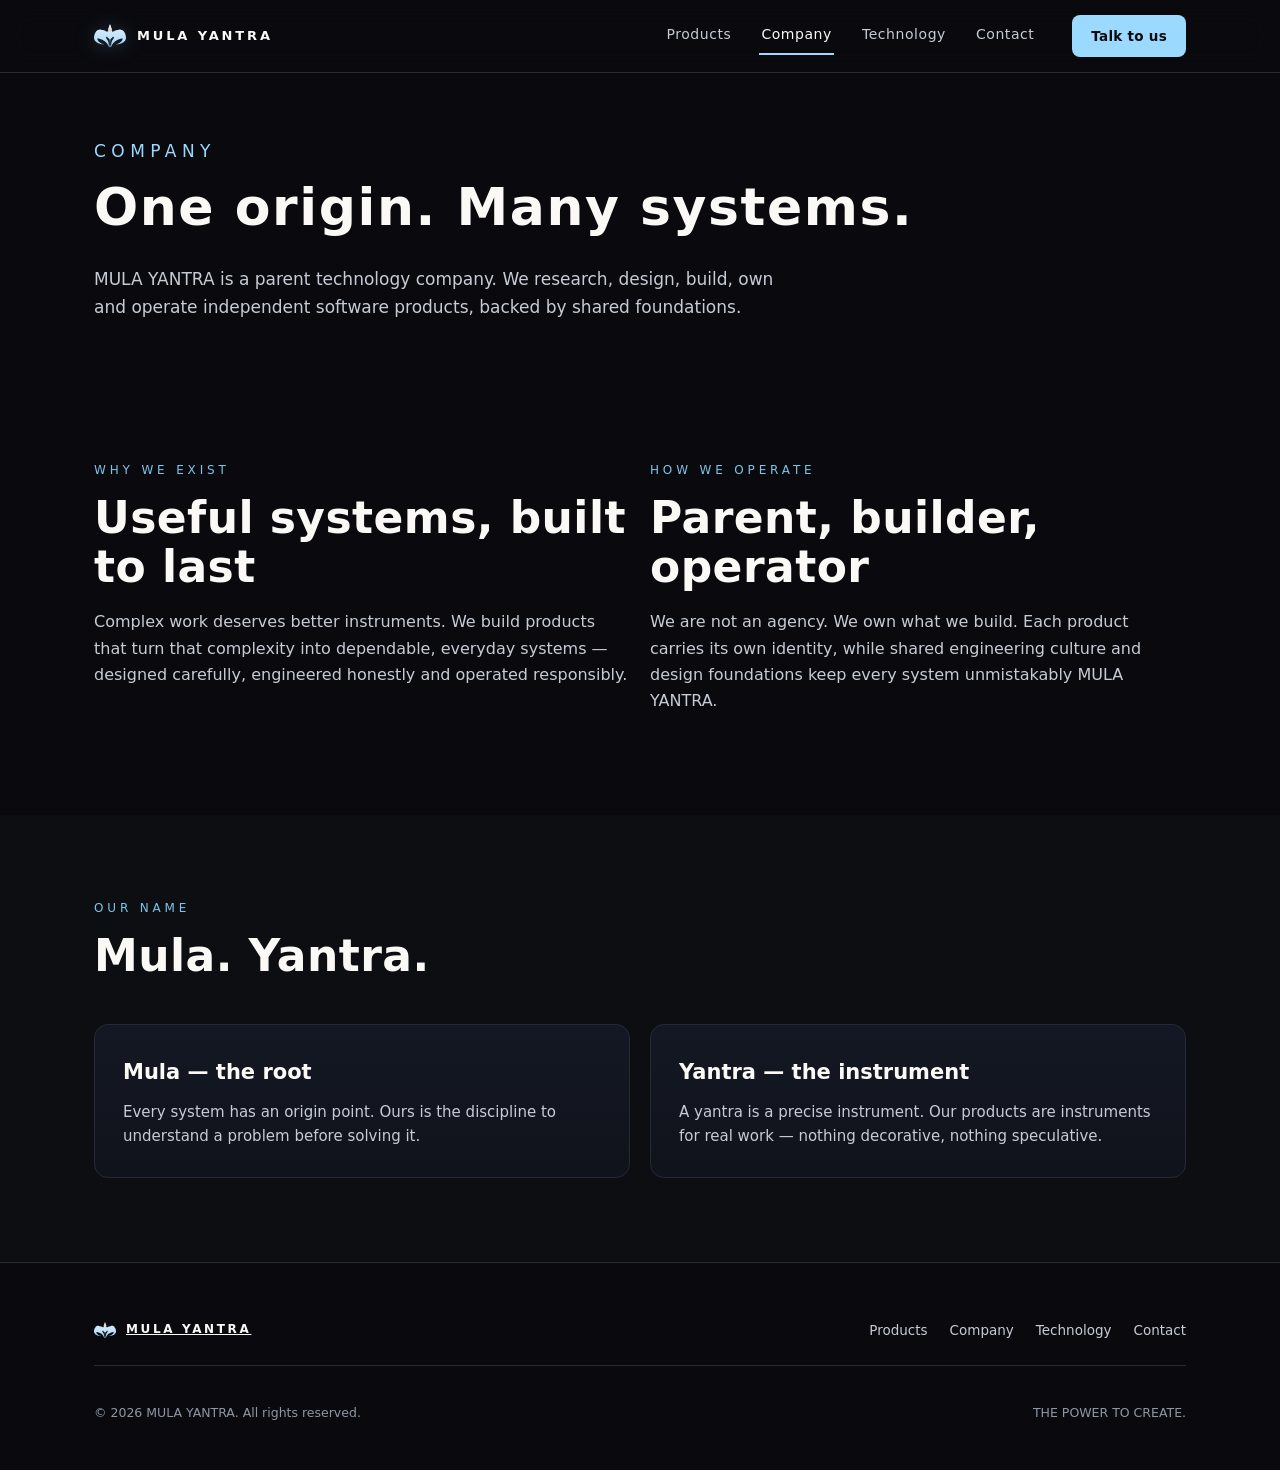
==== commit e9ca9451: "Preview r3: final emblem master + unified dark design per full-team visual audit" ====
--- a/company.html
+++ b/company.html
@@ -1 +1 @@
-<!DOCTYPE html><html lang="en"><head><meta charset="utf-8"><meta name="viewport" content="width=device-width,initial-scale=1"><title>Company — MULA YANTRA</title><meta name="description" content="MULA YANTRA is an Indian-origin technology company with global ambitions — one origin, many systems."><link rel="canonical" href="https://somilsharma2000.github.io/mula-yantra-site-preview/company.html"><meta property="og:type" content="website"><meta property="og:title" content="Company — MULA YANTRA"><meta property="og:description" content="MULA YANTRA is an Indian-origin technology company with global ambitions — one origin, many systems."><meta property="og:url" content="https://somilsharma2000.github.io/mula-yantra-site-preview/company.html"><meta property="og:image" content="https://somilsharma2000.github.io/mula-yantra-site-preview/hero-emblem.png"><meta name="twitter:card" content="summary"><meta property="og:site_name" content="MULA YANTRA"><link rel="icon" type="image/svg+xml" href="mark-small.svg"><link rel="preload" href="fonts/SpaceGrotesk.woff2" as="font" type="font/woff2" crossorigin><link rel="preload" href="fonts/Inter.woff2" as="font" type="font/woff2" crossorigin><link rel="stylesheet" href="styles.css"></head><body class=""><a class="skip" href="#main">Skip to content</a><header class="hd"><div class="wrap"><a class="brand" href="index.html"><svg viewBox="0 0 1000 770" aria-hidden="true"><path d="M 499.4 6.1 C 495.3 12.6 481.6 31.2 476.3 45.0 C 471.0 58.7 470.4 79.4 467.8 88.7 C 465.2 98.0 462.7 94.2 460.5 100.9 C 458.3 107.5 457.5 120.7 454.4 128.8 C 451.4 136.9 444.7 139.1 442.3 149.5 C 439.9 159.8 439.7 183.3 439.9 190.8 C 440.1 198.3 442.9 190.8 443.5 194.4 C 444.1 198.1 447.1 205.8 443.5 212.6 C 439.9 219.5 427.9 230.7 421.6 235.7 C 415.4 240.8 413.7 244.8 405.8 243.0 C 397.9 241.2 394.9 233.5 374.2 224.8 C 353.6 216.1 300.7 196.6 281.9 190.8 C 263.1 184.9 270.1 192.0 261.2 189.6 C 252.3 187.1 241.8 178.8 228.4 176.2 C 215.1 173.6 197.7 171.9 181.0 173.8 C 164.4 175.6 144.6 181.0 128.8 187.1 C 113.0 193.2 96.6 202.5 86.3 210.2 C 75.9 217.9 74.3 222.6 66.8 233.3 C 59.3 244.0 49.4 259.6 41.3 274.6 C 33.2 289.6 21.9 312.1 18.2 323.2 C 14.6 334.3 20.3 337.6 19.4 341.4 C 18.6 345.3 16.2 337.4 13.4 346.3 C 10.5 355.2 4.5 380.9 2.4 394.9 C 0.4 408.9 0.6 418.4 1.2 430.1 C 1.8 441.9 2.8 453.0 6.1 465.4 C 9.3 477.7 10.5 489.3 20.7 504.3 C 30.8 519.2 58.7 545.4 66.8 555.3 C 74.9 565.2 65.4 559.5 69.3 563.8 C 73.1 568.0 82.8 577.2 89.9 580.8 C 97.0 584.4 107.5 583.6 111.8 585.7 C 116.0 587.7 112.8 591.5 115.4 593.0 C 118.1 594.4 123.9 592.5 127.6 594.2 C 131.2 595.8 126.4 598.0 137.3 602.7 C 148.2 607.3 181.4 618.7 193.2 622.1 C 204.9 625.6 203.5 621.9 207.8 623.3 C 212.0 624.7 213.4 629.6 218.7 630.6 C 224.0 631.6 232.5 628.4 239.4 629.4 C 246.3 630.4 247.5 635.1 260.0 636.7 C 272.6 638.3 315.1 642.2 314.7 639.1 C 314.3 636.1 273.8 625.2 257.6 618.5 C 241.4 611.8 234.1 609.4 217.5 599.0 C 200.9 588.7 171.9 568.0 158.0 556.5 C 144.0 545.0 140.1 538.1 133.7 529.8 C 127.2 521.5 123.1 514.6 119.1 506.7 C 115.0 498.8 111.4 489.7 109.4 482.4 C 107.3 475.1 106.7 467.2 106.9 462.9 C 107.1 458.7 107.7 458.3 110.6 456.9 C 113.4 455.4 106.5 450.8 123.9 454.4 C 141.4 458.1 186.1 468.4 215.1 478.7 C 244.0 489.1 271.8 501.2 297.7 516.4 C 323.6 531.6 351.4 552.9 370.6 569.9 C 389.8 586.9 402.2 604.3 413.1 618.5 C 424.1 632.6 428.9 641.2 436.2 654.9 C 443.5 668.7 452.4 692.6 456.9 701.1 C 461.3 709.6 462.3 720.1 462.9 706.0 C 463.5 691.8 462.9 639.9 460.5 616.0 C 458.1 592.1 453.4 579.2 448.4 562.6 C 443.3 546.0 437.8 530.8 430.1 516.4 C 422.4 502.0 407.0 484.6 402.2 476.3 C 397.3 468.0 402.4 469.6 401.0 466.6 C 399.6 463.5 396.3 459.9 393.7 458.1 C 391.0 456.3 386.2 457.7 385.2 455.7 C 384.2 453.6 389.8 451.8 387.6 445.9 C 385.4 440.1 373.4 426.3 371.8 420.4 C 370.2 414.5 372.8 414.3 377.9 410.7 C 382.9 407.0 395.9 400.2 402.2 398.5 C 408.5 396.9 410.9 395.9 415.6 401.0 C 420.2 406.0 422.4 420.0 430.1 428.9 C 437.8 437.8 451.6 442.7 461.7 454.4 C 471.9 466.2 485.2 468.0 490.9 499.4 C 496.6 530.8 496.4 616.0 495.7 642.8 C 495.1 669.5 489.7 650.7 487.2 659.8 C 484.8 668.9 481.8 688.3 481.2 697.4 C 480.6 706.6 481.0 709.2 483.6 714.5 C 486.2 719.7 494.1 723.8 497.0 729.0 C 499.8 734.3 500.2 743.2 500.6 746.1 C 501.0 748.9 499.0 748.9 499.4 746.1 C 499.8 743.2 500.2 734.3 503.0 729.0 C 505.9 723.8 513.8 719.7 516.4 714.5 C 519.0 709.2 519.4 706.6 518.8 697.4 C 518.2 688.3 515.2 668.9 512.8 659.8 C 510.3 650.7 504.9 669.5 504.3 642.8 C 503.6 616.0 503.4 530.8 509.1 499.4 C 514.8 468.0 528.1 466.2 538.3 454.4 C 548.4 442.7 562.2 437.8 569.9 428.9 C 577.6 420.0 579.8 406.0 584.4 401.0 C 589.1 395.9 591.5 396.9 597.8 398.5 C 604.1 400.2 617.1 407.0 622.1 410.7 C 627.2 414.3 629.8 414.5 628.2 420.4 C 626.6 426.3 614.6 440.1 612.4 445.9 C 610.2 451.8 615.8 453.6 614.8 455.7 C 613.8 457.7 609.0 456.3 606.3 458.1 C 603.7 459.9 600.4 463.5 599.0 466.6 C 597.6 469.6 602.7 468.0 597.8 476.3 C 593.0 484.6 577.6 502.0 569.9 516.4 C 562.2 530.8 556.7 546.0 551.6 562.6 C 546.6 579.2 541.9 592.1 539.5 616.0 C 537.1 639.9 536.5 691.8 537.1 706.0 C 537.7 720.1 538.7 709.6 543.1 701.1 C 547.6 692.6 556.5 668.7 563.8 654.9 C 571.1 641.2 575.9 632.6 586.9 618.5 C 597.8 604.3 610.2 586.9 629.4 569.9 C 648.6 552.9 676.4 531.6 702.3 516.4 C 728.2 501.2 756.0 489.1 784.9 478.7 C 813.9 468.4 858.6 458.1 876.1 454.4 C 893.5 450.8 886.6 455.4 889.4 456.9 C 892.3 458.3 892.9 458.7 893.1 462.9 C 893.3 467.2 892.7 475.1 890.6 482.4 C 888.6 489.7 885.0 498.8 880.9 506.7 C 876.9 514.6 872.8 521.5 866.3 529.8 C 859.9 538.1 856.0 545.0 842.0 556.5 C 828.1 568.0 799.1 588.7 782.5 599.0 C 765.9 609.4 758.6 611.8 742.4 618.5 C 726.2 625.2 685.7 636.1 685.3 639.1 C 684.9 642.2 727.4 638.3 740.0 636.7 C 752.5 635.1 753.7 630.4 760.6 629.4 C 767.5 628.4 776.0 631.6 781.3 630.6 C 786.6 629.6 788.0 624.7 792.2 623.3 C 796.5 621.9 795.1 625.6 806.8 622.1 C 818.6 618.7 851.8 607.3 862.7 602.7 C 873.6 598.0 868.8 595.8 872.4 594.2 C 876.1 592.5 881.9 594.4 884.6 593.0 C 887.2 591.5 884.0 587.7 888.2 585.7 C 892.5 583.6 903.0 584.4 910.1 580.8 C 917.2 577.2 926.9 568.0 930.7 563.8 C 934.6 559.5 925.1 565.2 933.2 555.3 C 941.3 545.4 969.2 519.2 979.3 504.3 C 989.5 489.3 990.7 477.7 993.9 465.4 C 997.2 453.0 998.2 441.9 998.8 430.1 C 999.4 418.4 999.6 408.9 997.6 394.9 C 995.5 380.9 989.5 355.2 986.6 346.3 C 983.8 337.4 981.4 345.3 980.6 341.4 C 979.7 337.6 985.4 334.3 981.8 323.2 C 978.1 312.1 966.8 289.6 958.7 274.6 C 950.6 259.6 940.7 244.0 933.2 233.3 C 925.7 222.6 924.1 217.9 913.7 210.2 C 903.4 202.5 887.0 193.2 871.2 187.1 C 855.4 181.0 835.6 175.6 819.0 173.8 C 802.3 171.9 784.9 173.6 771.6 176.2 C 758.2 178.8 747.7 187.1 738.8 189.6 C 729.9 192.0 736.9 184.9 718.1 190.8 C 699.3 196.6 646.4 216.1 625.8 224.8 C 605.1 233.5 602.1 241.2 594.2 243.0 C 586.3 244.8 584.6 240.8 578.4 235.7 C 572.1 230.7 560.1 219.5 556.5 212.6 C 552.9 205.8 555.9 198.1 556.5 194.4 C 557.1 190.8 559.9 198.3 560.1 190.8 C 560.3 183.3 560.1 159.8 557.7 149.5 C 555.3 139.1 548.6 136.9 545.6 128.8 C 542.5 120.7 541.7 107.5 539.5 100.9 C 537.3 94.2 534.8 98.0 532.2 88.7 C 529.6 79.4 529.0 58.7 523.7 45.0 C 518.4 31.2 504.7 12.6 500.6 6.1 C 496.6 -0.4 503.4 -0.4 499.4 6.1 Z M 313.5 391.3 C 250.3 389.8 311.3 384.6 307.4 382.7 C 303.6 380.9 294.0 382.1 290.4 380.3 C 286.8 378.5 287.4 373.8 285.5 371.8 C 283.7 369.8 282.9 368.8 279.5 368.2 C 276.0 367.6 268.5 369.6 264.9 368.2 C 261.2 366.7 261.0 361.7 257.6 359.7 C 254.2 357.6 256.2 363.3 244.2 356.0 C 232.3 348.7 197.0 324.4 185.9 315.9 C 174.8 307.4 179.4 306.8 177.4 305.0 C 175.4 303.2 176.2 306.8 173.8 305.0 C 171.3 303.2 164.6 296.5 162.8 294.0 C 161.0 291.6 159.4 291.8 162.8 290.4 C 166.3 289.0 74.5 286.4 183.5 285.5 C 292.4 284.7 707.6 284.7 816.5 285.5 C 925.5 286.4 833.7 289.0 837.2 290.4 C 840.6 291.8 839.0 291.6 837.2 294.0 C 835.4 296.5 828.7 303.2 826.2 305.0 C 823.8 306.8 824.6 303.2 822.6 305.0 C 820.6 306.8 825.2 307.4 814.1 315.9 C 803.0 324.4 767.7 348.7 755.8 356.0 C 743.8 363.3 745.8 357.6 742.4 359.7 C 739.0 361.7 738.8 366.7 735.1 368.2 C 731.5 369.6 724.0 367.6 720.5 368.2 C 717.1 368.8 716.3 369.8 714.5 371.8 C 712.6 373.8 713.2 378.5 709.6 380.3 C 706.0 382.1 696.4 380.9 692.6 382.7 C 688.7 384.6 749.7 389.8 686.5 391.3 C 623.3 392.7 376.7 392.7 313.5 391.3 Z M 686.5 391.3 C 749.7 389.8 688.7 384.6 692.6 382.7 C 696.4 380.9 706.0 382.1 709.6 380.3 C 713.2 378.5 712.6 373.8 714.5 371.8 C 716.3 369.8 717.1 368.8 720.5 368.2 C 724.0 367.6 731.5 369.6 735.1 368.2 C 738.8 366.7 739.0 361.7 742.4 359.7 C 745.8 357.6 743.8 363.3 755.8 356.0 C 767.7 348.7 803.0 324.4 814.1 315.9 C 825.2 307.4 820.6 306.8 822.6 305.0 C 824.6 303.2 823.8 306.8 826.2 305.0 C 828.7 303.2 835.4 296.5 837.2 294.0 C 839.0 291.6 840.6 291.8 837.2 290.4 C 833.7 289.0 925.5 286.4 816.5 285.5 C 707.6 284.7 292.4 284.7 183.5 285.5 C 74.5 286.4 166.3 289.0 162.8 290.4 C 159.4 291.8 161.0 291.6 162.8 294.0 C 164.6 296.5 171.3 303.2 173.8 305.0 C 176.2 306.8 175.4 303.2 177.4 305.0 C 179.4 306.8 174.8 307.4 185.9 315.9 C 197.0 324.4 232.3 348.7 244.2 356.0 C 256.2 363.3 254.2 357.6 257.6 359.7 C 261.0 361.7 261.2 366.7 264.9 368.2 C 268.5 369.6 276.0 367.6 279.5 368.2 C 282.9 368.8 283.7 369.8 285.5 371.8 C 287.4 373.8 286.8 378.5 290.4 380.3 C 294.0 382.1 303.6 380.9 307.4 382.7 C 311.3 384.6 250.3 389.8 313.5 391.3 C 376.7 392.7 623.3 392.7 686.5 391.3 Z" fill="currentColor" fill-rule="evenodd"/><circle cx="500" cy="347" r="12" fill="currentColor"/></svg><b>MULA&nbsp;YANTRA</b></a><button class="burger" aria-label="Menu" aria-expanded="false" aria-controls="sitenav"><svg width="22" height="14" viewBox="0 0 22 14" fill="none"><path d="M1 1h20M1 7h20M1 13h20" stroke="currentColor" stroke-width="2" stroke-linecap="round"/></svg></button><nav class="nav" id="sitenav" aria-label="Site"><a href="products.html">Products</a><a href="company.html" aria-current="page">Company</a><a href="technology.html">Technology</a><a href="contact.html">Contact</a></nav><a class="btn primary cta" href="contact.html" style="padding:9px 18px;font-size:13.5px">Talk to us</a></div></header><main id="main"><section class="lite"><div class="wrap"><p class="kicker">Company</p><h1>One origin. Many systems.</h1><p>MULA YANTRA is a parent technology company. We research, design, build, own and operate independent software products, backed by shared foundations.</p></div></section><section><div class="wrap"><div class="grid2"><div class="reveal"><p class="kicker">Why we exist</p><h2>Useful systems, built to last</h2><p style="color:#4A4F5C">Complex work deserves better instruments. We build products that turn that complexity into dependable, everyday systems — designed carefully, engineered honestly and operated responsibly.</p></div><div class="reveal"><p class="kicker">How we operate</p><h2>Parent, builder, operator</h2><p style="color:#4A4F5C">We are not an agency. We own what we build. Each product carries its own identity, while shared engineering culture and design foundations keep every system unmistakably MULA YANTRA.</p></div></div></div></section><section style="background:var(--bone-2)"><div class="wrap"><div class="shead reveal"><p class="kicker">Our name</p><h2>Mula. Yantra.</h2></div><div class="grid2"><div class="reveal card"><h3>Mula — the root</h3><p>Every system has an origin point. Ours is the discipline to understand a problem before solving it.</p></div><div class="reveal card"><h3>Yantra — the instrument</h3><p>A yantra is a precise instrument. Our products are instruments for real work — nothing decorative, nothing speculative.</p></div></div></div></section></main><footer class="ft"><div class="wrap"><div class="top"><a class="fbrand" href="index.html"><svg viewBox="0 0 1000 770" aria-hidden="true"><path d="M 499.4 6.1 C 495.3 12.6 481.6 31.2 476.3 45.0 C 471.0 58.7 470.4 79.4 467.8 88.7 C 465.2 98.0 462.7 94.2 460.5 100.9 C 458.3 107.5 457.5 120.7 454.4 128.8 C 451.4 136.9 444.7 139.1 442.3 149.5 C 439.9 159.8 439.7 183.3 439.9 190.8 C 440.1 198.3 442.9 190.8 443.5 194.4 C 444.1 198.1 447.1 205.8 443.5 212.6 C 439.9 219.5 427.9 230.7 421.6 235.7 C 415.4 240.8 413.7 244.8 405.8 243.0 C 397.9 241.2 394.9 233.5 374.2 224.8 C 353.6 216.1 300.7 196.6 281.9 190.8 C 263.1 184.9 270.1 192.0 261.2 189.6 C 252.3 187.1 241.8 178.8 228.4 176.2 C 215.1 173.6 197.7 171.9 181.0 173.8 C 164.4 175.6 144.6 181.0 128.8 187.1 C 113.0 193.2 96.6 202.5 86.3 210.2 C 75.9 217.9 74.3 222.6 66.8 233.3 C 59.3 244.0 49.4 259.6 41.3 274.6 C 33.2 289.6 21.9 312.1 18.2 323.2 C 14.6 334.3 20.3 337.6 19.4 341.4 C 18.6 345.3 16.2 337.4 13.4 346.3 C 10.5 355.2 4.5 380.9 2.4 394.9 C 0.4 408.9 0.6 418.4 1.2 430.1 C 1.8 441.9 2.8 453.0 6.1 465.4 C 9.3 477.7 10.5 489.3 20.7 504.3 C 30.8 519.2 58.7 545.4 66.8 555.3 C 74.9 565.2 65.4 559.5 69.3 563.8 C 73.1 568.0 82.8 577.2 89.9 580.8 C 97.0 584.4 107.5 583.6 111.8 585.7 C 116.0 587.7 112.8 591.5 115.4 593.0 C 118.1 594.4 123.9 592.5 127.6 594.2 C 131.2 595.8 126.4 598.0 137.3 602.7 C 148.2 607.3 181.4 618.7 193.2 622.1 C 204.9 625.6 203.5 621.9 207.8 623.3 C 212.0 624.7 213.4 629.6 218.7 630.6 C 224.0 631.6 232.5 628.4 239.4 629.4 C 246.3 630.4 247.5 635.1 260.0 636.7 C 272.6 638.3 315.1 642.2 314.7 639.1 C 314.3 636.1 273.8 625.2 257.6 618.5 C 241.4 611.8 234.1 609.4 217.5 599.0 C 200.9 588.7 171.9 568.0 158.0 556.5 C 144.0 545.0 140.1 538.1 133.7 529.8 C 127.2 521.5 123.1 514.6 119.1 506.7 C 115.0 498.8 111.4 489.7 109.4 482.4 C 107.3 475.1 106.7 467.2 106.9 462.9 C 107.1 458.7 107.7 458.3 110.6 456.9 C 113.4 455.4 106.5 450.8 123.9 454.4 C 141.4 458.1 186.1 468.4 215.1 478.7 C 244.0 489.1 271.8 501.2 297.7 516.4 C 323.6 531.6 351.4 552.9 370.6 569.9 C 389.8 586.9 402.2 604.3 413.1 618.5 C 424.1 632.6 428.9 641.2 436.2 654.9 C 443.5 668.7 452.4 692.6 456.9 701.1 C 461.3 709.6 462.3 720.1 462.9 706.0 C 463.5 691.8 462.9 639.9 460.5 616.0 C 458.1 592.1 453.4 579.2 448.4 562.6 C 443.3 546.0 437.8 530.8 430.1 516.4 C 422.4 502.0 407.0 484.6 402.2 476.3 C 397.3 468.0 402.4 469.6 401.0 466.6 C 399.6 463.5 396.3 459.9 393.7 458.1 C 391.0 456.3 386.2 457.7 385.2 455.7 C 384.2 453.6 389.8 451.8 387.6 445.9 C 385.4 440.1 373.4 426.3 371.8 420.4 C 370.2 414.5 372.8 414.3 377.9 410.7 C 382.9 407.0 395.9 400.2 402.2 398.5 C 408.5 396.9 410.9 395.9 415.6 401.0 C 420.2 406.0 422.4 420.0 430.1 428.9 C 437.8 437.8 451.6 442.7 461.7 454.4 C 471.9 466.2 485.2 468.0 490.9 499.4 C 496.6 530.8 496.4 616.0 495.7 642.8 C 495.1 669.5 489.7 650.7 487.2 659.8 C 484.8 668.9 481.8 688.3 481.2 697.4 C 480.6 706.6 481.0 709.2 483.6 714.5 C 486.2 719.7 494.1 723.8 497.0 729.0 C 499.8 734.3 500.2 743.2 500.6 746.1 C 501.0 748.9 499.0 748.9 499.4 746.1 C 499.8 743.2 500.2 734.3 503.0 729.0 C 505.9 723.8 513.8 719.7 516.4 714.5 C 519.0 709.2 519.4 706.6 518.8 697.4 C 518.2 688.3 515.2 668.9 512.8 659.8 C 510.3 650.7 504.9 669.5 504.3 642.8 C 503.6 616.0 503.4 530.8 509.1 499.4 C 514.8 468.0 528.1 466.2 538.3 454.4 C 548.4 442.7 562.2 437.8 569.9 428.9 C 577.6 420.0 579.8 406.0 584.4 401.0 C 589.1 395.9 591.5 396.9 597.8 398.5 C 604.1 400.2 617.1 407.0 622.1 410.7 C 627.2 414.3 629.8 414.5 628.2 420.4 C 626.6 426.3 614.6 440.1 612.4 445.9 C 610.2 451.8 615.8 453.6 614.8 455.7 C 613.8 457.7 609.0 456.3 606.3 458.1 C 603.7 459.9 600.4 463.5 599.0 466.6 C 597.6 469.6 602.7 468.0 597.8 476.3 C 593.0 484.6 577.6 502.0 569.9 516.4 C 562.2 530.8 556.7 546.0 551.6 562.6 C 546.6 579.2 541.9 592.1 539.5 616.0 C 537.1 639.9 536.5 691.8 537.1 706.0 C 537.7 720.1 538.7 709.6 543.1 701.1 C 547.6 692.6 556.5 668.7 563.8 654.9 C 571.1 641.2 575.9 632.6 586.9 618.5 C 597.8 604.3 610.2 586.9 629.4 569.9 C 648.6 552.9 676.4 531.6 702.3 516.4 C 728.2 501.2 756.0 489.1 784.9 478.7 C 813.9 468.4 858.6 458.1 876.1 454.4 C 893.5 450.8 886.6 455.4 889.4 456.9 C 892.3 458.3 892.9 458.7 893.1 462.9 C 893.3 467.2 892.7 475.1 890.6 482.4 C 888.6 489.7 885.0 498.8 880.9 506.7 C 876.9 514.6 872.8 521.5 866.3 529.8 C 859.9 538.1 856.0 545.0 842.0 556.5 C 828.1 568.0 799.1 588.7 782.5 599.0 C 765.9 609.4 758.6 611.8 742.4 618.5 C 726.2 625.2 685.7 636.1 685.3 639.1 C 684.9 642.2 727.4 638.3 740.0 636.7 C 752.5 635.1 753.7 630.4 760.6 629.4 C 767.5 628.4 776.0 631.6 781.3 630.6 C 786.6 629.6 788.0 624.7 792.2 623.3 C 796.5 621.9 795.1 625.6 806.8 622.1 C 818.6 618.7 851.8 607.3 862.7 602.7 C 873.6 598.0 868.8 595.8 872.4 594.2 C 876.1 592.5 881.9 594.4 884.6 593.0 C 887.2 591.5 884.0 587.7 888.2 585.7 C 892.5 583.6 903.0 584.4 910.1 580.8 C 917.2 577.2 926.9 568.0 930.7 563.8 C 934.6 559.5 925.1 565.2 933.2 555.3 C 941.3 545.4 969.2 519.2 979.3 504.3 C 989.5 489.3 990.7 477.7 993.9 465.4 C 997.2 453.0 998.2 441.9 998.8 430.1 C 999.4 418.4 999.6 408.9 997.6 394.9 C 995.5 380.9 989.5 355.2 986.6 346.3 C 983.8 337.4 981.4 345.3 980.6 341.4 C 979.7 337.6 985.4 334.3 981.8 323.2 C 978.1 312.1 966.8 289.6 958.7 274.6 C 950.6 259.6 940.7 244.0 933.2 233.3 C 925.7 222.6 924.1 217.9 913.7 210.2 C 903.4 202.5 887.0 193.2 871.2 187.1 C 855.4 181.0 835.6 175.6 819.0 173.8 C 802.3 171.9 784.9 173.6 771.6 176.2 C 758.2 178.8 747.7 187.1 738.8 189.6 C 729.9 192.0 736.9 184.9 718.1 190.8 C 699.3 196.6 646.4 216.1 625.8 224.8 C 605.1 233.5 602.1 241.2 594.2 243.0 C 586.3 244.8 584.6 240.8 578.4 235.7 C 572.1 230.7 560.1 219.5 556.5 212.6 C 552.9 205.8 555.9 198.1 556.5 194.4 C 557.1 190.8 559.9 198.3 560.1 190.8 C 560.3 183.3 560.1 159.8 557.7 149.5 C 555.3 139.1 548.6 136.9 545.6 128.8 C 542.5 120.7 541.7 107.5 539.5 100.9 C 537.3 94.2 534.8 98.0 532.2 88.7 C 529.6 79.4 529.0 58.7 523.7 45.0 C 518.4 31.2 504.7 12.6 500.6 6.1 C 496.6 -0.4 503.4 -0.4 499.4 6.1 Z M 313.5 391.3 C 250.3 389.8 311.3 384.6 307.4 382.7 C 303.6 380.9 294.0 382.1 290.4 380.3 C 286.8 378.5 287.4 373.8 285.5 371.8 C 283.7 369.8 282.9 368.8 279.5 368.2 C 276.0 367.6 268.5 369.6 264.9 368.2 C 261.2 366.7 261.0 361.7 257.6 359.7 C 254.2 357.6 256.2 363.3 244.2 356.0 C 232.3 348.7 197.0 324.4 185.9 315.9 C 174.8 307.4 179.4 306.8 177.4 305.0 C 175.4 303.2 176.2 306.8 173.8 305.0 C 171.3 303.2 164.6 296.5 162.8 294.0 C 161.0 291.6 159.4 291.8 162.8 290.4 C 166.3 289.0 74.5 286.4 183.5 285.5 C 292.4 284.7 707.6 284.7 816.5 285.5 C 925.5 286.4 833.7 289.0 837.2 290.4 C 840.6 291.8 839.0 291.6 837.2 294.0 C 835.4 296.5 828.7 303.2 826.2 305.0 C 823.8 306.8 824.6 303.2 822.6 305.0 C 820.6 306.8 825.2 307.4 814.1 315.9 C 803.0 324.4 767.7 348.7 755.8 356.0 C 743.8 363.3 745.8 357.6 742.4 359.7 C 739.0 361.7 738.8 366.7 735.1 368.2 C 731.5 369.6 724.0 367.6 720.5 368.2 C 717.1 368.8 716.3 369.8 714.5 371.8 C 712.6 373.8 713.2 378.5 709.6 380.3 C 706.0 382.1 696.4 380.9 692.6 382.7 C 688.7 384.6 749.7 389.8 686.5 391.3 C 623.3 392.7 376.7 392.7 313.5 391.3 Z M 686.5 391.3 C 749.7 389.8 688.7 384.6 692.6 382.7 C 696.4 380.9 706.0 382.1 709.6 380.3 C 713.2 378.5 712.6 373.8 714.5 371.8 C 716.3 369.8 717.1 368.8 720.5 368.2 C 724.0 367.6 731.5 369.6 735.1 368.2 C 738.8 366.7 739.0 361.7 742.4 359.7 C 745.8 357.6 743.8 363.3 755.8 356.0 C 767.7 348.7 803.0 324.4 814.1 315.9 C 825.2 307.4 820.6 306.8 822.6 305.0 C 824.6 303.2 823.8 306.8 826.2 305.0 C 828.7 303.2 835.4 296.5 837.2 294.0 C 839.0 291.6 840.6 291.8 837.2 290.4 C 833.7 289.0 925.5 286.4 816.5 285.5 C 707.6 284.7 292.4 284.7 183.5 285.5 C 74.5 286.4 166.3 289.0 162.8 290.4 C 159.4 291.8 161.0 291.6 162.8 294.0 C 164.6 296.5 171.3 303.2 173.8 305.0 C 176.2 306.8 175.4 303.2 177.4 305.0 C 179.4 306.8 174.8 307.4 185.9 315.9 C 197.0 324.4 232.3 348.7 244.2 356.0 C 256.2 363.3 254.2 357.6 257.6 359.7 C 261.0 361.7 261.2 366.7 264.9 368.2 C 268.5 369.6 276.0 367.6 279.5 368.2 C 282.9 368.8 283.7 369.8 285.5 371.8 C 287.4 373.8 286.8 378.5 290.4 380.3 C 294.0 382.1 303.6 380.9 307.4 382.7 C 311.3 384.6 250.3 389.8 313.5 391.3 C 376.7 392.7 623.3 392.7 686.5 391.3 Z" fill="currentColor" fill-rule="evenodd"/><circle cx="500" cy="347" r="12" fill="currentColor"/></svg><b>MULA&nbsp;YANTRA</b></a><nav aria-label="Footer"><a href="products.html">Products</a><a href="company.html">Company</a><a href="technology.html">Technology</a><a href="contact.html">Contact</a></nav></div><hr><div class="fine"><p>&copy; <span data-year>2026</span> MULA YANTRA. All rights reserved.</p><p>THE POWER TO CREATE.</p></div></div></footer><script src="app.js" defer></script></body></html>+<!DOCTYPE html><html lang="en"><head><meta charset="utf-8"><meta name="viewport" content="width=device-width,initial-scale=1"><title>Company — MULA YANTRA</title><meta name="description" content="MULA YANTRA is an Indian-origin technology company with global ambitions — one origin, many systems."><link rel="canonical" href="https://somilsharma2000.github.io/mula-yantra-site/company.html"><meta property="og:type" content="website"><meta property="og:title" content="Company — MULA YANTRA"><meta property="og:description" content="MULA YANTRA is an Indian-origin technology company with global ambitions — one origin, many systems."><meta property="og:url" content="https://somilsharma2000.github.io/mula-yantra-site/company.html"><meta property="og:image" content="https://somilsharma2000.github.io/mula-yantra-site/hero-emblem.png"><meta name="twitter:card" content="summary"><meta property="og:site_name" content="MULA YANTRA"><link rel="icon" type="image/svg+xml" href="mark-small.svg"><link rel="preload" href="fonts/SpaceGrotesk.woff2" as="font" type="font/woff2" crossorigin><link rel="preload" href="fonts/Inter.woff2" as="font" type="font/woff2" crossorigin><link rel="stylesheet" href="styles.css"></head><body class=""><a class="skip" href="#main">Skip to content</a><header class="hd"><div class="wrap"><a class="brand" href="index.html"><svg viewBox="0 0 1000 770" aria-hidden="true"><defs><linearGradient id="hmg" x1="0" y1="0" x2="0" y2="1"><stop offset="0" stop-color="#E8EEF8"/><stop offset="1" stop-color="#9BD9FF"/></linearGradient></defs><path d="M 499.4 6.1 C 495.3 12.6 481.6 31.2 476.3 45.0 C 471.0 58.7 470.4 79.4 467.8 88.7 C 465.2 98.0 462.7 94.2 460.5 100.9 C 458.3 107.5 457.5 120.7 454.4 128.8 C 451.4 136.9 444.7 139.1 442.3 149.5 C 439.9 159.8 439.7 183.3 439.9 190.8 C 440.1 198.3 442.9 190.8 443.5 194.4 C 444.1 198.1 447.1 205.8 443.5 212.6 C 439.9 219.5 427.9 230.7 421.6 235.7 C 415.4 240.8 413.7 244.8 405.8 243.0 C 397.9 241.2 394.9 233.5 374.2 224.8 C 353.6 216.1 300.7 196.6 281.9 190.8 C 263.1 184.9 270.1 192.0 261.2 189.6 C 252.3 187.1 241.8 178.8 228.4 176.2 C 215.1 173.6 197.7 171.9 181.0 173.8 C 164.4 175.6 144.6 181.0 128.8 187.1 C 113.0 193.2 96.6 202.5 86.3 210.2 C 75.9 217.9 74.3 222.6 66.8 233.3 C 59.3 244.0 49.4 259.6 41.3 274.6 C 33.2 289.6 21.9 312.1 18.2 323.2 C 14.6 334.3 20.3 337.6 19.4 341.4 C 18.6 345.3 16.2 337.4 13.4 346.3 C 10.5 355.2 4.5 380.9 2.4 394.9 C 0.4 408.9 0.6 418.4 1.2 430.1 C 1.8 441.9 2.8 453.0 6.1 465.4 C 9.3 477.7 10.5 489.3 20.7 504.3 C 30.8 519.2 58.7 545.4 66.8 555.3 C 74.9 565.2 65.4 559.5 69.3 563.8 C 73.1 568.0 82.8 577.2 89.9 580.8 C 97.0 584.4 107.5 583.6 111.8 585.7 C 116.0 587.7 112.8 591.5 115.4 593.0 C 118.1 594.4 123.9 592.5 127.6 594.2 C 131.2 595.8 126.4 598.0 137.3 602.7 C 148.2 607.3 181.4 618.7 193.2 622.1 C 204.9 625.6 203.5 621.9 207.8 623.3 C 212.0 624.7 213.4 629.6 218.7 630.6 C 224.0 631.6 232.5 628.4 239.4 629.4 C 246.3 630.4 247.5 635.1 260.0 636.7 C 272.6 638.3 315.1 642.2 314.7 639.1 C 314.3 636.1 273.8 625.2 257.6 618.5 C 241.4 611.8 234.1 609.4 217.5 599.0 C 200.9 588.7 171.9 568.0 158.0 556.5 C 144.0 545.0 140.1 538.1 133.7 529.8 C 127.2 521.5 123.1 514.6 119.1 506.7 C 115.0 498.8 111.4 489.7 109.4 482.4 C 107.3 475.1 106.7 467.2 106.9 462.9 C 107.1 458.7 107.7 458.3 110.6 456.9 C 113.4 455.4 106.5 450.8 123.9 454.4 C 141.4 458.1 186.1 468.4 215.1 478.7 C 244.0 489.1 271.8 501.2 297.7 516.4 C 323.6 531.6 351.4 552.9 370.6 569.9 C 389.8 586.9 402.2 604.3 413.1 618.5 C 424.1 632.6 428.9 641.2 436.2 654.9 C 443.5 668.7 452.4 692.6 456.9 701.1 C 461.3 709.6 462.3 720.1 462.9 706.0 C 463.5 691.8 462.9 639.9 460.5 616.0 C 458.1 592.1 453.4 579.2 448.4 562.6 C 443.3 546.0 437.8 530.8 430.1 516.4 C 422.4 502.0 407.0 484.6 402.2 476.3 C 397.3 468.0 402.4 469.6 401.0 466.6 C 399.6 463.5 396.3 459.9 393.7 458.1 C 391.0 456.3 386.2 457.7 385.2 455.7 C 384.2 453.6 389.8 451.8 387.6 445.9 C 385.4 440.1 373.4 426.3 371.8 420.4 C 370.2 414.5 372.8 414.3 377.9 410.7 C 382.9 407.0 395.9 400.2 402.2 398.5 C 408.5 396.9 410.9 395.9 415.6 401.0 C 420.2 406.0 422.4 420.0 430.1 428.9 C 437.8 437.8 451.6 442.7 461.7 454.4 C 471.9 466.2 485.2 468.0 490.9 499.4 C 496.6 530.8 496.4 616.0 495.7 642.8 C 495.1 669.5 489.7 650.7 487.2 659.8 C 484.8 668.9 481.8 688.3 481.2 697.4 C 480.6 706.6 481.0 709.2 483.6 714.5 C 486.2 719.7 494.1 723.8 497.0 729.0 C 499.8 734.3 500.2 743.2 500.6 746.1 C 501.0 748.9 499.0 748.9 499.4 746.1 C 499.8 743.2 500.2 734.3 503.0 729.0 C 505.9 723.8 513.8 719.7 516.4 714.5 C 519.0 709.2 519.4 706.6 518.8 697.4 C 518.2 688.3 515.2 668.9 512.8 659.8 C 510.3 650.7 504.9 669.5 504.3 642.8 C 503.6 616.0 503.4 530.8 509.1 499.4 C 514.8 468.0 528.1 466.2 538.3 454.4 C 548.4 442.7 562.2 437.8 569.9 428.9 C 577.6 420.0 579.8 406.0 584.4 401.0 C 589.1 395.9 591.5 396.9 597.8 398.5 C 604.1 400.2 617.1 407.0 622.1 410.7 C 627.2 414.3 629.8 414.5 628.2 420.4 C 626.6 426.3 614.6 440.1 612.4 445.9 C 610.2 451.8 615.8 453.6 614.8 455.7 C 613.8 457.7 609.0 456.3 606.3 458.1 C 603.7 459.9 600.4 463.5 599.0 466.6 C 597.6 469.6 602.7 468.0 597.8 476.3 C 593.0 484.6 577.6 502.0 569.9 516.4 C 562.2 530.8 556.7 546.0 551.6 562.6 C 546.6 579.2 541.9 592.1 539.5 616.0 C 537.1 639.9 536.5 691.8 537.1 706.0 C 537.7 720.1 538.7 709.6 543.1 701.1 C 547.6 692.6 556.5 668.7 563.8 654.9 C 571.1 641.2 575.9 632.6 586.9 618.5 C 597.8 604.3 610.2 586.9 629.4 569.9 C 648.6 552.9 676.4 531.6 702.3 516.4 C 728.2 501.2 756.0 489.1 784.9 478.7 C 813.9 468.4 858.6 458.1 876.1 454.4 C 893.5 450.8 886.6 455.4 889.4 456.9 C 892.3 458.3 892.9 458.7 893.1 462.9 C 893.3 467.2 892.7 475.1 890.6 482.4 C 888.6 489.7 885.0 498.8 880.9 506.7 C 876.9 514.6 872.8 521.5 866.3 529.8 C 859.9 538.1 856.0 545.0 842.0 556.5 C 828.1 568.0 799.1 588.7 782.5 599.0 C 765.9 609.4 758.6 611.8 742.4 618.5 C 726.2 625.2 685.7 636.1 685.3 639.1 C 684.9 642.2 727.4 638.3 740.0 636.7 C 752.5 635.1 753.7 630.4 760.6 629.4 C 767.5 628.4 776.0 631.6 781.3 630.6 C 786.6 629.6 788.0 624.7 792.2 623.3 C 796.5 621.9 795.1 625.6 806.8 622.1 C 818.6 618.7 851.8 607.3 862.7 602.7 C 873.6 598.0 868.8 595.8 872.4 594.2 C 876.1 592.5 881.9 594.4 884.6 593.0 C 887.2 591.5 884.0 587.7 888.2 585.7 C 892.5 583.6 903.0 584.4 910.1 580.8 C 917.2 577.2 926.9 568.0 930.7 563.8 C 934.6 559.5 925.1 565.2 933.2 555.3 C 941.3 545.4 969.2 519.2 979.3 504.3 C 989.5 489.3 990.7 477.7 993.9 465.4 C 997.2 453.0 998.2 441.9 998.8 430.1 C 999.4 418.4 999.6 408.9 997.6 394.9 C 995.5 380.9 989.5 355.2 986.6 346.3 C 983.8 337.4 981.4 345.3 980.6 341.4 C 979.7 337.6 985.4 334.3 981.8 323.2 C 978.1 312.1 966.8 289.6 958.7 274.6 C 950.6 259.6 940.7 244.0 933.2 233.3 C 925.7 222.6 924.1 217.9 913.7 210.2 C 903.4 202.5 887.0 193.2 871.2 187.1 C 855.4 181.0 835.6 175.6 819.0 173.8 C 802.3 171.9 784.9 173.6 771.6 176.2 C 758.2 178.8 747.7 187.1 738.8 189.6 C 729.9 192.0 736.9 184.9 718.1 190.8 C 699.3 196.6 646.4 216.1 625.8 224.8 C 605.1 233.5 602.1 241.2 594.2 243.0 C 586.3 244.8 584.6 240.8 578.4 235.7 C 572.1 230.7 560.1 219.5 556.5 212.6 C 552.9 205.8 555.9 198.1 556.5 194.4 C 557.1 190.8 559.9 198.3 560.1 190.8 C 560.3 183.3 560.1 159.8 557.7 149.5 C 555.3 139.1 548.6 136.9 545.6 128.8 C 542.5 120.7 541.7 107.5 539.5 100.9 C 537.3 94.2 534.8 98.0 532.2 88.7 C 529.6 79.4 529.0 58.7 523.7 45.0 C 518.4 31.2 504.7 12.6 500.6 6.1 C 496.6 -0.4 503.4 -0.4 499.4 6.1 Z" fill="url(#hmg)"/><circle cx="500" cy="200" r="46" fill="#F2D399"/></svg><b>MULA&nbsp;YANTRA</b></a><button class="burger" aria-label="Menu" aria-expanded="false" aria-controls="sitenav"><svg width="22" height="14" viewBox="0 0 22 14" fill="none"><path d="M1 1h20M1 7h20M1 13h20" stroke="currentColor" stroke-width="2" stroke-linecap="round"/></svg></button><nav class="nav" id="sitenav" aria-label="Site"><a href="products.html">Products</a><a href="company.html" aria-current="page">Company</a><a href="technology.html">Technology</a><a href="contact.html">Contact</a></nav><a class="btn primary cta" href="contact.html" style="padding:9px 18px;font-size:13.5px">Talk to us</a></div></header><main id="main"><section class="lite"><div class="wrap"><p class="kicker">Company</p><h1>One origin. Many systems.</h1><p>MULA YANTRA is a parent technology company. We research, design, build, own and operate independent software products, backed by shared foundations.</p></div></section><section><div class="wrap"><div class="grid2"><div class="reveal"><p class="kicker">Why we exist</p><h2>Useful systems, built to last</h2><p style="color:var(--ink-2)">Complex work deserves better instruments. We build products that turn that complexity into dependable, everyday systems — designed carefully, engineered honestly and operated responsibly.</p></div><div class="reveal"><p class="kicker">How we operate</p><h2>Parent, builder, operator</h2><p style="color:var(--ink-2)">We are not an agency. We own what we build. Each product carries its own identity, while shared engineering culture and design foundations keep every system unmistakably MULA YANTRA.</p></div></div></div></section><section style="background:#0C0E12"><div class="wrap"><div class="shead reveal"><p class="kicker">Our name</p><h2>Mula. Yantra.</h2></div><div class="grid2"><div class="reveal card"><h3>Mula — the root</h3><p>Every system has an origin point. Ours is the discipline to understand a problem before solving it.</p></div><div class="reveal card"><h3>Yantra — the instrument</h3><p>A yantra is a precise instrument. Our products are instruments for real work — nothing decorative, nothing speculative.</p></div></div></div></section></main><footer class="ft"><div class="wrap"><div class="top"><a class="fbrand" href="index.html"><svg viewBox="0 0 1000 770" aria-hidden="true"><defs><linearGradient id="hmg" x1="0" y1="0" x2="0" y2="1"><stop offset="0" stop-color="#E8EEF8"/><stop offset="1" stop-color="#9BD9FF"/></linearGradient></defs><path d="M 499.4 6.1 C 495.3 12.6 481.6 31.2 476.3 45.0 C 471.0 58.7 470.4 79.4 467.8 88.7 C 465.2 98.0 462.7 94.2 460.5 100.9 C 458.3 107.5 457.5 120.7 454.4 128.8 C 451.4 136.9 444.7 139.1 442.3 149.5 C 439.9 159.8 439.7 183.3 439.9 190.8 C 440.1 198.3 442.9 190.8 443.5 194.4 C 444.1 198.1 447.1 205.8 443.5 212.6 C 439.9 219.5 427.9 230.7 421.6 235.7 C 415.4 240.8 413.7 244.8 405.8 243.0 C 397.9 241.2 394.9 233.5 374.2 224.8 C 353.6 216.1 300.7 196.6 281.9 190.8 C 263.1 184.9 270.1 192.0 261.2 189.6 C 252.3 187.1 241.8 178.8 228.4 176.2 C 215.1 173.6 197.7 171.9 181.0 173.8 C 164.4 175.6 144.6 181.0 128.8 187.1 C 113.0 193.2 96.6 202.5 86.3 210.2 C 75.9 217.9 74.3 222.6 66.8 233.3 C 59.3 244.0 49.4 259.6 41.3 274.6 C 33.2 289.6 21.9 312.1 18.2 323.2 C 14.6 334.3 20.3 337.6 19.4 341.4 C 18.6 345.3 16.2 337.4 13.4 346.3 C 10.5 355.2 4.5 380.9 2.4 394.9 C 0.4 408.9 0.6 418.4 1.2 430.1 C 1.8 441.9 2.8 453.0 6.1 465.4 C 9.3 477.7 10.5 489.3 20.7 504.3 C 30.8 519.2 58.7 545.4 66.8 555.3 C 74.9 565.2 65.4 559.5 69.3 563.8 C 73.1 568.0 82.8 577.2 89.9 580.8 C 97.0 584.4 107.5 583.6 111.8 585.7 C 116.0 587.7 112.8 591.5 115.4 593.0 C 118.1 594.4 123.9 592.5 127.6 594.2 C 131.2 595.8 126.4 598.0 137.3 602.7 C 148.2 607.3 181.4 618.7 193.2 622.1 C 204.9 625.6 203.5 621.9 207.8 623.3 C 212.0 624.7 213.4 629.6 218.7 630.6 C 224.0 631.6 232.5 628.4 239.4 629.4 C 246.3 630.4 247.5 635.1 260.0 636.7 C 272.6 638.3 315.1 642.2 314.7 639.1 C 314.3 636.1 273.8 625.2 257.6 618.5 C 241.4 611.8 234.1 609.4 217.5 599.0 C 200.9 588.7 171.9 568.0 158.0 556.5 C 144.0 545.0 140.1 538.1 133.7 529.8 C 127.2 521.5 123.1 514.6 119.1 506.7 C 115.0 498.8 111.4 489.7 109.4 482.4 C 107.3 475.1 106.7 467.2 106.9 462.9 C 107.1 458.7 107.7 458.3 110.6 456.9 C 113.4 455.4 106.5 450.8 123.9 454.4 C 141.4 458.1 186.1 468.4 215.1 478.7 C 244.0 489.1 271.8 501.2 297.7 516.4 C 323.6 531.6 351.4 552.9 370.6 569.9 C 389.8 586.9 402.2 604.3 413.1 618.5 C 424.1 632.6 428.9 641.2 436.2 654.9 C 443.5 668.7 452.4 692.6 456.9 701.1 C 461.3 709.6 462.3 720.1 462.9 706.0 C 463.5 691.8 462.9 639.9 460.5 616.0 C 458.1 592.1 453.4 579.2 448.4 562.6 C 443.3 546.0 437.8 530.8 430.1 516.4 C 422.4 502.0 407.0 484.6 402.2 476.3 C 397.3 468.0 402.4 469.6 401.0 466.6 C 399.6 463.5 396.3 459.9 393.7 458.1 C 391.0 456.3 386.2 457.7 385.2 455.7 C 384.2 453.6 389.8 451.8 387.6 445.9 C 385.4 440.1 373.4 426.3 371.8 420.4 C 370.2 414.5 372.8 414.3 377.9 410.7 C 382.9 407.0 395.9 400.2 402.2 398.5 C 408.5 396.9 410.9 395.9 415.6 401.0 C 420.2 406.0 422.4 420.0 430.1 428.9 C 437.8 437.8 451.6 442.7 461.7 454.4 C 471.9 466.2 485.2 468.0 490.9 499.4 C 496.6 530.8 496.4 616.0 495.7 642.8 C 495.1 669.5 489.7 650.7 487.2 659.8 C 484.8 668.9 481.8 688.3 481.2 697.4 C 480.6 706.6 481.0 709.2 483.6 714.5 C 486.2 719.7 494.1 723.8 497.0 729.0 C 499.8 734.3 500.2 743.2 500.6 746.1 C 501.0 748.9 499.0 748.9 499.4 746.1 C 499.8 743.2 500.2 734.3 503.0 729.0 C 505.9 723.8 513.8 719.7 516.4 714.5 C 519.0 709.2 519.4 706.6 518.8 697.4 C 518.2 688.3 515.2 668.9 512.8 659.8 C 510.3 650.7 504.9 669.5 504.3 642.8 C 503.6 616.0 503.4 530.8 509.1 499.4 C 514.8 468.0 528.1 466.2 538.3 454.4 C 548.4 442.7 562.2 437.8 569.9 428.9 C 577.6 420.0 579.8 406.0 584.4 401.0 C 589.1 395.9 591.5 396.9 597.8 398.5 C 604.1 400.2 617.1 407.0 622.1 410.7 C 627.2 414.3 629.8 414.5 628.2 420.4 C 626.6 426.3 614.6 440.1 612.4 445.9 C 610.2 451.8 615.8 453.6 614.8 455.7 C 613.8 457.7 609.0 456.3 606.3 458.1 C 603.7 459.9 600.4 463.5 599.0 466.6 C 597.6 469.6 602.7 468.0 597.8 476.3 C 593.0 484.6 577.6 502.0 569.9 516.4 C 562.2 530.8 556.7 546.0 551.6 562.6 C 546.6 579.2 541.9 592.1 539.5 616.0 C 537.1 639.9 536.5 691.8 537.1 706.0 C 537.7 720.1 538.7 709.6 543.1 701.1 C 547.6 692.6 556.5 668.7 563.8 654.9 C 571.1 641.2 575.9 632.6 586.9 618.5 C 597.8 604.3 610.2 586.9 629.4 569.9 C 648.6 552.9 676.4 531.6 702.3 516.4 C 728.2 501.2 756.0 489.1 784.9 478.7 C 813.9 468.4 858.6 458.1 876.1 454.4 C 893.5 450.8 886.6 455.4 889.4 456.9 C 892.3 458.3 892.9 458.7 893.1 462.9 C 893.3 467.2 892.7 475.1 890.6 482.4 C 888.6 489.7 885.0 498.8 880.9 506.7 C 876.9 514.6 872.8 521.5 866.3 529.8 C 859.9 538.1 856.0 545.0 842.0 556.5 C 828.1 568.0 799.1 588.7 782.5 599.0 C 765.9 609.4 758.6 611.8 742.4 618.5 C 726.2 625.2 685.7 636.1 685.3 639.1 C 684.9 642.2 727.4 638.3 740.0 636.7 C 752.5 635.1 753.7 630.4 760.6 629.4 C 767.5 628.4 776.0 631.6 781.3 630.6 C 786.6 629.6 788.0 624.7 792.2 623.3 C 796.5 621.9 795.1 625.6 806.8 622.1 C 818.6 618.7 851.8 607.3 862.7 602.7 C 873.6 598.0 868.8 595.8 872.4 594.2 C 876.1 592.5 881.9 594.4 884.6 593.0 C 887.2 591.5 884.0 587.7 888.2 585.7 C 892.5 583.6 903.0 584.4 910.1 580.8 C 917.2 577.2 926.9 568.0 930.7 563.8 C 934.6 559.5 925.1 565.2 933.2 555.3 C 941.3 545.4 969.2 519.2 979.3 504.3 C 989.5 489.3 990.7 477.7 993.9 465.4 C 997.2 453.0 998.2 441.9 998.8 430.1 C 999.4 418.4 999.6 408.9 997.6 394.9 C 995.5 380.9 989.5 355.2 986.6 346.3 C 983.8 337.4 981.4 345.3 980.6 341.4 C 979.7 337.6 985.4 334.3 981.8 323.2 C 978.1 312.1 966.8 289.6 958.7 274.6 C 950.6 259.6 940.7 244.0 933.2 233.3 C 925.7 222.6 924.1 217.9 913.7 210.2 C 903.4 202.5 887.0 193.2 871.2 187.1 C 855.4 181.0 835.6 175.6 819.0 173.8 C 802.3 171.9 784.9 173.6 771.6 176.2 C 758.2 178.8 747.7 187.1 738.8 189.6 C 729.9 192.0 736.9 184.9 718.1 190.8 C 699.3 196.6 646.4 216.1 625.8 224.8 C 605.1 233.5 602.1 241.2 594.2 243.0 C 586.3 244.8 584.6 240.8 578.4 235.7 C 572.1 230.7 560.1 219.5 556.5 212.6 C 552.9 205.8 555.9 198.1 556.5 194.4 C 557.1 190.8 559.9 198.3 560.1 190.8 C 560.3 183.3 560.1 159.8 557.7 149.5 C 555.3 139.1 548.6 136.9 545.6 128.8 C 542.5 120.7 541.7 107.5 539.5 100.9 C 537.3 94.2 534.8 98.0 532.2 88.7 C 529.6 79.4 529.0 58.7 523.7 45.0 C 518.4 31.2 504.7 12.6 500.6 6.1 C 496.6 -0.4 503.4 -0.4 499.4 6.1 Z" fill="url(#hmg)"/><circle cx="500" cy="200" r="46" fill="#F2D399"/></svg><b>MULA&nbsp;YANTRA</b></a><nav aria-label="Footer"><a href="products.html">Products</a><a href="company.html">Company</a><a href="technology.html">Technology</a><a href="contact.html">Contact</a></nav></div><hr><div class="fine"><p>&copy; <span data-year>2026</span> MULA YANTRA. All rights reserved.</p><p>THE POWER TO CREATE.</p></div></div></footer><script src="app.js" defer></script></body></html>
--- a/styles.css
+++ b/styles.css
@@ -11,8 +11,7 @@
 *{box-sizing:border-box}
 html{scroll-behavior:smooth}
 @media(prefers-reduced-motion:reduce){html{scroll-behavior:auto}*{animation:none!important;transition:none!important}}
-body{margin:0;background:var(--bone);color:var(--dark-ink);font-family:var(--font-b);font-size:16px;line-height:1.65}
-body.dark{background:var(--obsidian);color:var(--ink)}
+body{margin:0;background:var(--obsidian);color:var(--ink);font-family:var(--font-b);font-size:16px;line-height:1.65}
 img,svg{display:block;max-width:100%}
 a{color:inherit}
 .skip{position:absolute;left:-999px;top:8px;background:var(--ice);color:#0A0A0E;padding:10px 18px;border-radius:var(--r-sm);z-index:99;font-weight:600}
@@ -24,14 +23,14 @@
 .hd{position:sticky;top:0;z-index:40;background:rgba(10,10,14,.86);backdrop-filter:blur(14px);border-bottom:1px solid var(--line)}
 .hd .wrap{display:flex;align-items:center;gap:28px;height:72px}
 .brand{display:flex;align-items:center;gap:11px;text-decoration:none;color:var(--ink)}
-.brand svg{width:26px;height:auto}
+.brand svg{width:32px;height:auto;filter:drop-shadow(0 2px 10px rgba(155,217,255,.25))}
 .brand b{font-family:var(--font-d);font-weight:600;font-size:13px;letter-spacing:.22em}
 .nav{display:flex;gap:26px;margin-left:auto}
 .nav a{text-decoration:none;color:var(--ink-2);font-size:14px;letter-spacing:.04em;padding:6px 2px;border-bottom:2px solid transparent;transition:color var(--dur) var(--ease),border-color var(--dur) var(--ease)}
 .nav a:hover,.nav a:focus-visible{color:var(--ink)}
 .nav a[aria-current]{color:var(--ink);border-bottom-color:var(--ice)}
 .hd .cta{margin-left:8px}
-.burger{display:none;margin-left:auto;background:none;border:0;color:var(--ink);padding:8px;cursor:pointer}
+.burger{display:none;margin-left:auto;background:none;border:1px solid var(--line-2);border-radius:var(--r-sm);color:var(--ice);padding:10px 12px;cursor:pointer;width:44px;height:44px;align-items:center;justify-content:center}
 @media(max-width:820px){
 .nav,.hd .cta{display:none}
 .burger{display:block}
@@ -47,22 +46,38 @@
 .btn.ghost:hover{border-color:var(--silver);color:var(--bright)}
 .btn.dark-ghost{color:var(--dark-ink);border-color:var(--dark-ink-2)}
 /* ---------- hero ---------- */
-.hero{background:radial-gradient(1000px 640px at 50% -12%,#181C26 0%,var(--obsidian) 60%) var(--obsidian);color:var(--ink);overflow:hidden}
+.hero{position:relative;background:radial-gradient(1000px 640px at 50% -12%,#181C26 0%,var(--obsidian) 60%) var(--obsidian);color:var(--ink);overflow:hidden}
+.hero::before{content:'';position:absolute;left:50%;top:0;bottom:0;width:1px;background:linear-gradient(180deg,rgba(155,217,255,0) 0%,rgba(155,217,255,.22) 30%,rgba(155,217,255,.05) 68%,rgba(155,217,255,0) 100%);pointer-events:none}
 .hero .wrap{display:flex;flex-direction:column;align-items:center;text-align:center;justify-items:center;padding-top:44px;padding-bottom:64px;gap:6px}
-.hero .emblem{position:relative;width:100%;max-width:500px;margin:0 auto}
+.hero .emblem{position:relative;width:100%;max-width:460px;margin:0 auto;animation:emblem-in .95s cubic-bezier(.16,.8,.24,1) both,float 9.5s ease-in-out 1.4s infinite}
 .hero .emblem::before{content:'';position:absolute;left:50%;top:38%;width:560px;height:560px;transform:translate(-50%,-50%);background:radial-gradient(circle,rgba(155,217,255,.14) 0%,rgba(155,217,255,0) 62%);pointer-events:none}
 .hero .emblem img{width:100%;height:auto;object-fit:contain;display:block;filter:drop-shadow(0 28px 70px rgba(0,0,0,.6))}
-.hero .emblem::after{content:'';position:absolute;left:50%;top:38%;width:5px;height:5px;border-radius:50%;background:var(--gold-hi);box-shadow:0 0 16px 4px rgba(242,211,153,.85);animation:origin 2.6s var(--ease) forwards;pointer-events:none}
+.hero .emblem img{animation:emblem-glow .95s cubic-bezier(.16,.8,.24,1) both}
+.hero .sheen{position:absolute;inset:0;pointer-events:none;opacity:0;
+ -webkit-mask:url('hero-emblem.png') center/100% 100% no-repeat;
+ mask:url('hero-emblem.png') center/100% 100% no-repeat;
+ background:linear-gradient(112deg,transparent 30%,rgba(238,244,255,0) 40%,rgba(238,244,255,.30) 48%,rgba(155,217,255,.20) 53%,rgba(238,244,255,0) 62%,transparent 72%);
+ transform:translateX(-130%);animation:sheen 7.5s ease-in-out 2.2s infinite}
+@keyframes emblem-in{0%{opacity:0;transform:translateY(10px) scale(.94)}100%{opacity:1;transform:translateY(0) scale(1)}}
+@keyframes emblem-glow{0%{filter:drop-shadow(0 28px 70px rgba(0,0,0,.6)) brightness(.72)}55%{filter:drop-shadow(0 28px 70px rgba(0,0,0,.6)) brightness(1.06)}100%{filter:drop-shadow(0 28px 70px rgba(0,0,0,.6)) brightness(1)}}
+@keyframes float{0%,100%{transform:translateY(0)}50%{transform:translateY(6px)}}
+@keyframes sheen{0%{opacity:0;transform:translateX(-130%)}8%{opacity:1}45%{transform:translateX(130%);opacity:1}53%{opacity:0;transform:translateX(130%)}100%{opacity:0;transform:translateX(130%)}}
+@keyframes origin-breathe{0%,100%{opacity:.55;transform:translate(-50%,-50%) scale(1)}50%{opacity:1;transform:translate(-50%,-50%) scale(1.18)}}
 @keyframes origin{0%{opacity:0;transform:scale(.2)}18%{opacity:1;transform:scale(1)}70%{opacity:.9}100%{opacity:0;transform:scale(.5) translateY(-10px)}}
 .reveal{transition-delay:0s}
-.hero h1{font-family:var(--font-d);font-weight:600;font-size:clamp(28px,6vw,68px);line-height:1.04;letter-spacing:.045em;margin:22px 0 8px}
+.hero .kicker.reveal{transition-delay:.4s}
+.hero h1.reveal{transition-delay:.5s}
+.hero .tagline.reveal{transition-delay:.62s}
+.hero .lede.reveal{transition-delay:.74s}
+.hero .acts.reveal{transition-delay:.86s}
+.hero h1{font-family:var(--font-d);font-weight:600;font-size:clamp(28px,6vw,64px);line-height:1.04;letter-spacing:.045em;margin:18px 0 10px}
 .hero .tagline{font-size:13px;letter-spacing:.34em;color:var(--silver);margin:0 0 20px;text-transform:uppercase}
 .hero .lede{color:var(--ink-2);font-size:18px;max-width:56ch;margin:0 0 30px}
 .hero .acts{display:flex;gap:14px;flex-wrap:wrap}
 .hero .kicker{margin:0}
-@media(max-width:900px){.hero .emblem{max-width:400px}.hero .lede{margin-left:auto;margin-right:auto}.hero .acts{justify-content:center}}
+@media(max-width:900px){.hero .emblem{max-width:300px}.hero .lede{margin-left:auto;margin-right:auto}.hero .acts{justify-content:center}}
 /* ---------- sections ---------- */
-.kicker{font-family:var(--font-d);font-size:12px;letter-spacing:.32em;color:var(--ice-deep);text-transform:uppercase;font-weight:500;margin:0 0 12px}
+.kicker{font-family:var(--font-d);font-size:12px;letter-spacing:.32em;color:#7FC4E8;text-transform:uppercase;font-weight:500;margin:0 0 12px}
 .kicker.ice{color:var(--ice)}
 h2{font-family:var(--font-d);font-weight:600;font-size:clamp(28px,3.8vw,44px);line-height:1.12;letter-spacing:.01em;margin:0 0 18px}
 section{padding:84px 0}
@@ -72,18 +87,22 @@
 .grid2{display:grid;grid-template-columns:repeat(2,1fr);gap:20px}
 @media(max-width:960px){.grid3,.grid2{grid-template-columns:1fr 1fr}}
 @media(max-width:640px){.grid3,.grid2{grid-template-columns:1fr}section{padding:56px 0}}
-.card{background:#fff;border:1px solid #E6E3DC;border-radius:var(--r-md);padding:28px}
-.card h3{font-family:var(--font-d);font-size:21px;font-weight:600;margin:2px 0 10px}
-.card p{margin:0;color:#4A4F5C;font-size:15px}
-.card .more{display:inline-block;margin-top:16px;font-size:14px;font-weight:600;color:var(--dark-ink);text-decoration:none;border-bottom:1px solid var(--ice-deep)}
-.card .more:hover{border-bottom-color:var(--dark-ink)}
-.badge{display:inline-block;font-family:var(--font-d);font-size:11px;letter-spacing:.18em;text-transform:uppercase;padding:5px 10px;border-radius:99px;margin-bottom:14px;font-weight:500}
-.badge.dev{background:#EAF5FF;color:#2A5F7E;border:1px solid #C5DEF2}
-.badge.proto{background:#E9F4FF;color:#2C5A82;border:1px solid #C5DEEF}
-.badge.concept{background:#EFEFEE;color:#55565A;border:1px solid #DDDDDA}
-.badge.plan{background:#EFF1F6;color:#414A63;border:1px solid #D4DAE6}
+.card{background:linear-gradient(180deg,#141824 0%,#10131B 100%);border:1px solid #242A38;border-radius:var(--r-md);padding:28px;transition:transform var(--dur) var(--ease),border-color var(--dur) var(--ease),box-shadow var(--dur) var(--ease)}
+.card:hover{transform:translateY(-3px);border-color:rgba(155,217,255,.30);box-shadow:0 18px 44px -18px rgba(0,0,0,.75)}
+.pmotif{margin:0 0 18px;opacity:.9}
+.card h3{font-family:var(--font-d);font-size:21px;font-weight:600;margin:2px 0 10px;color:var(--ink)}
+.card p{margin:0;color:var(--ink-2);font-size:15px}
+.card .more{display:inline-block;margin-top:16px;font-size:14px;font-weight:600;color:var(--ice);text-decoration:none;border-bottom:1px solid rgba(155,217,255,.4)}
+.card .more:hover{border-bottom-color:var(--ice)}
+
+.badge{display:inline-flex;align-items:center;gap:7px;font-family:var(--font-d);font-size:10.5px;letter-spacing:.16em;text-transform:uppercase;padding:6px 12px;border-radius:99px;margin-bottom:14px;font-weight:500;background:rgba(155,217,255,.06);border:1px solid rgba(155,217,255,.16);color:#8CCBEA}
+.badge::before{content:'';width:6px;height:6px;border-radius:50%;flex:0 0 6px}
+.badge.dev::before{background:var(--ice)}
+.badge.proto::before{background:#C9D5E8}
+.badge.plan::before{background:#5F6B7E}
+.badge.concept::before{background:#E8D5A8}
 /* dark band inside light page */
-.band{background:var(--obsidian);color:var(--ink);border-radius:var(--r-lg);overflow:hidden;position:relative}
+.band{background:var(--obsidian);color:var(--ink);border-radius:var(--r-lg);overflow:hidden;position:relative;border:1px solid var(--line)}
 .band::after{content:'';position:absolute;inset:0;background:radial-gradient(560px 340px at 18% 0%,rgba(155,217,255,.10),transparent 70%);pointer-events:none}
 .band .kicker{color:var(--ice)}
 .band .card{background:var(--panel);border-color:var(--line);color:var(--ink)}
@@ -99,7 +118,7 @@
 .steps li:last-child::after{display:none}
 @media(max-width:960px){.steps{grid-template-columns:1fr}.steps li::after{display:none}}
 /* closing */
-.closing{position:relative;background:var(--obsidian);color:var(--ink);border-radius:var(--r-lg);padding:72px 48px;text-align:center;overflow:hidden}
+.closing{position:relative;background:var(--obsidian);color:var(--ink);border-radius:var(--r-lg);padding:72px 48px;text-align:center;overflow:hidden;border:1px solid var(--line)}
 .closing .mark{width:150px;margin:0 auto 26px}
 .closing h2{letter-spacing:.03em}
 .closing p{color:var(--ink-2);max-width:56ch;margin:0 auto 28px}
@@ -115,7 +134,7 @@
 .form .ok{background:#E8F5EC;color:#1E5E2E;border:1px solid #BFE3CB}
 .form .warn{background:#FFF6E0;color:#7A5A14;border:1px solid #EDDCA8}
 /* footer */
-.ft{background:var(--obsidian);color:var(--ink);padding:56px 0 34px;margin-top:0}
+.ft{background:var(--obsidian);color:var(--ink);padding:56px 0 34px;margin-top:0;border-top:1px solid var(--line)}
 .ft .top{display:flex;justify-content:space-between;align-items:center;gap:20px;flex-wrap:wrap}
 .ft .fbrand{display:flex;align-items:center;gap:10px;color:var(--ink)}
 .ft .fbrand svg{width:22px}
@@ -126,12 +145,12 @@
 .ft hr{border:0;border-top:1px solid var(--line);margin:24px 0}
 .ft .fine{color:var(--ink-3);font-size:12.5px;display:flex;justify-content:space-between;gap:12px;flex-wrap:wrap}
 /* product rows */
-.prod{display:grid;grid-template-columns:64px 1fr;gap:22px;padding:34px 0;border-top:1px solid #E6E3DC}
+.prod{display:grid;grid-template-columns:64px 1fr;gap:22px;padding:34px 0;border-top:1px solid var(--line);scroll-margin-top:96px}
 .prod .glyph{width:56px;height:56px;border-radius:14px;background:var(--obsidian);display:flex;align-items:center;justify-content:center}
 .prod .glyph svg{width:34px;color:var(--silver)}
 .prod h3{font-family:var(--font-d);font-size:23px;font-weight:600;margin:2px 0 8px}
 .prod .status{display:inline-block;font-size:11.5px;font-weight:600;letter-spacing:.16em;text-transform:uppercase;padding:4px 10px;border-radius:99px;margin-bottom:12px}
-.prod p{color:#4A4F5C;margin:0 0 8px;max-width:70ch}
+.prod p{color:var(--ink-2);margin:0 0 8px;max-width:70ch}
 .prod .aim{color:#6A7080;font-size:14px;margin:0}
 @media(max-width:640px){.prod{grid-template-columns:1fr;gap:14px}}
 .statusnote{font-size:13.5px;color:#6A7080;max-width:70ch;margin:0 0 10px}
@@ -143,4 +162,6 @@
 /* reveal */
 .reveal{opacity:0;transform:translateY(22px);transition:opacity .7s var(--ease),transform .7s var(--ease)}
 .reveal.in{opacity:1;transform:none}
-@media(prefers-reduced-motion:reduce){.reveal{opacity:1;transform:none}}
+@media(prefers-reduced-motion:reduce){.reveal{opacity:1;transform:none}
+.hero .emblem,.hero .emblem img{animation:none;opacity:1;transform:none;filter:drop-shadow(0 28px 70px rgba(0,0,0,.6))}
+.hero .sheen,.hero .origin{display:none}}
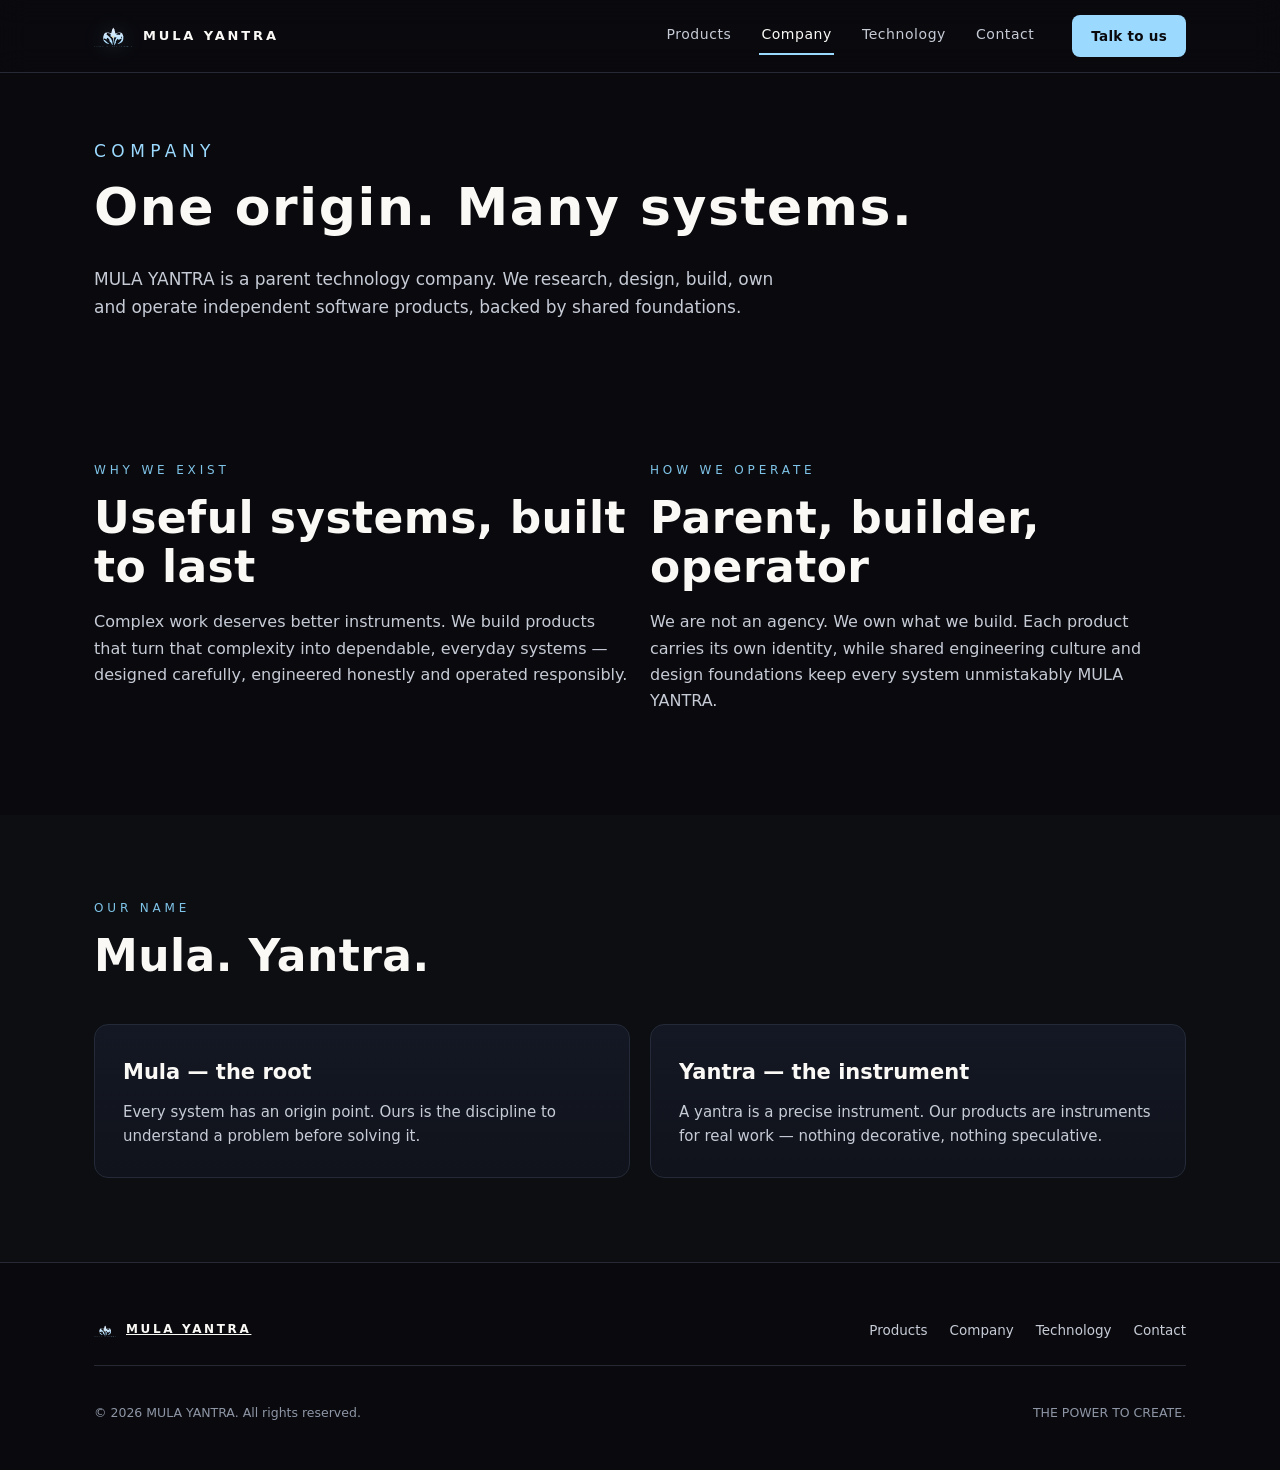
==== commit c4e92d00: "Preview r4: faithful founder emblem (true ribbon geometry) everywhere" ====
--- a/company.html
+++ b/company.html
@@ -1 +1 @@
-<!DOCTYPE html><html lang="en"><head><meta charset="utf-8"><meta name="viewport" content="width=device-width,initial-scale=1"><title>Company — MULA YANTRA</title><meta name="description" content="MULA YANTRA is an Indian-origin technology company with global ambitions — one origin, many systems."><link rel="canonical" href="https://somilsharma2000.github.io/mula-yantra-site/company.html"><meta property="og:type" content="website"><meta property="og:title" content="Company — MULA YANTRA"><meta property="og:description" content="MULA YANTRA is an Indian-origin technology company with global ambitions — one origin, many systems."><meta property="og:url" content="https://somilsharma2000.github.io/mula-yantra-site/company.html"><meta property="og:image" content="https://somilsharma2000.github.io/mula-yantra-site/hero-emblem.png"><meta name="twitter:card" content="summary"><meta property="og:site_name" content="MULA YANTRA"><link rel="icon" type="image/svg+xml" href="mark-small.svg"><link rel="preload" href="fonts/SpaceGrotesk.woff2" as="font" type="font/woff2" crossorigin><link rel="preload" href="fonts/Inter.woff2" as="font" type="font/woff2" crossorigin><link rel="stylesheet" href="styles.css"></head><body class=""><a class="skip" href="#main">Skip to content</a><header class="hd"><div class="wrap"><a class="brand" href="index.html"><svg viewBox="0 0 1000 770" aria-hidden="true"><defs><linearGradient id="hmg" x1="0" y1="0" x2="0" y2="1"><stop offset="0" stop-color="#E8EEF8"/><stop offset="1" stop-color="#9BD9FF"/></linearGradient></defs><path d="M 499.4 6.1 C 495.3 12.6 481.6 31.2 476.3 45.0 C 471.0 58.7 470.4 79.4 467.8 88.7 C 465.2 98.0 462.7 94.2 460.5 100.9 C 458.3 107.5 457.5 120.7 454.4 128.8 C 451.4 136.9 444.7 139.1 442.3 149.5 C 439.9 159.8 439.7 183.3 439.9 190.8 C 440.1 198.3 442.9 190.8 443.5 194.4 C 444.1 198.1 447.1 205.8 443.5 212.6 C 439.9 219.5 427.9 230.7 421.6 235.7 C 415.4 240.8 413.7 244.8 405.8 243.0 C 397.9 241.2 394.9 233.5 374.2 224.8 C 353.6 216.1 300.7 196.6 281.9 190.8 C 263.1 184.9 270.1 192.0 261.2 189.6 C 252.3 187.1 241.8 178.8 228.4 176.2 C 215.1 173.6 197.7 171.9 181.0 173.8 C 164.4 175.6 144.6 181.0 128.8 187.1 C 113.0 193.2 96.6 202.5 86.3 210.2 C 75.9 217.9 74.3 222.6 66.8 233.3 C 59.3 244.0 49.4 259.6 41.3 274.6 C 33.2 289.6 21.9 312.1 18.2 323.2 C 14.6 334.3 20.3 337.6 19.4 341.4 C 18.6 345.3 16.2 337.4 13.4 346.3 C 10.5 355.2 4.5 380.9 2.4 394.9 C 0.4 408.9 0.6 418.4 1.2 430.1 C 1.8 441.9 2.8 453.0 6.1 465.4 C 9.3 477.7 10.5 489.3 20.7 504.3 C 30.8 519.2 58.7 545.4 66.8 555.3 C 74.9 565.2 65.4 559.5 69.3 563.8 C 73.1 568.0 82.8 577.2 89.9 580.8 C 97.0 584.4 107.5 583.6 111.8 585.7 C 116.0 587.7 112.8 591.5 115.4 593.0 C 118.1 594.4 123.9 592.5 127.6 594.2 C 131.2 595.8 126.4 598.0 137.3 602.7 C 148.2 607.3 181.4 618.7 193.2 622.1 C 204.9 625.6 203.5 621.9 207.8 623.3 C 212.0 624.7 213.4 629.6 218.7 630.6 C 224.0 631.6 232.5 628.4 239.4 629.4 C 246.3 630.4 247.5 635.1 260.0 636.7 C 272.6 638.3 315.1 642.2 314.7 639.1 C 314.3 636.1 273.8 625.2 257.6 618.5 C 241.4 611.8 234.1 609.4 217.5 599.0 C 200.9 588.7 171.9 568.0 158.0 556.5 C 144.0 545.0 140.1 538.1 133.7 529.8 C 127.2 521.5 123.1 514.6 119.1 506.7 C 115.0 498.8 111.4 489.7 109.4 482.4 C 107.3 475.1 106.7 467.2 106.9 462.9 C 107.1 458.7 107.7 458.3 110.6 456.9 C 113.4 455.4 106.5 450.8 123.9 454.4 C 141.4 458.1 186.1 468.4 215.1 478.7 C 244.0 489.1 271.8 501.2 297.7 516.4 C 323.6 531.6 351.4 552.9 370.6 569.9 C 389.8 586.9 402.2 604.3 413.1 618.5 C 424.1 632.6 428.9 641.2 436.2 654.9 C 443.5 668.7 452.4 692.6 456.9 701.1 C 461.3 709.6 462.3 720.1 462.9 706.0 C 463.5 691.8 462.9 639.9 460.5 616.0 C 458.1 592.1 453.4 579.2 448.4 562.6 C 443.3 546.0 437.8 530.8 430.1 516.4 C 422.4 502.0 407.0 484.6 402.2 476.3 C 397.3 468.0 402.4 469.6 401.0 466.6 C 399.6 463.5 396.3 459.9 393.7 458.1 C 391.0 456.3 386.2 457.7 385.2 455.7 C 384.2 453.6 389.8 451.8 387.6 445.9 C 385.4 440.1 373.4 426.3 371.8 420.4 C 370.2 414.5 372.8 414.3 377.9 410.7 C 382.9 407.0 395.9 400.2 402.2 398.5 C 408.5 396.9 410.9 395.9 415.6 401.0 C 420.2 406.0 422.4 420.0 430.1 428.9 C 437.8 437.8 451.6 442.7 461.7 454.4 C 471.9 466.2 485.2 468.0 490.9 499.4 C 496.6 530.8 496.4 616.0 495.7 642.8 C 495.1 669.5 489.7 650.7 487.2 659.8 C 484.8 668.9 481.8 688.3 481.2 697.4 C 480.6 706.6 481.0 709.2 483.6 714.5 C 486.2 719.7 494.1 723.8 497.0 729.0 C 499.8 734.3 500.2 743.2 500.6 746.1 C 501.0 748.9 499.0 748.9 499.4 746.1 C 499.8 743.2 500.2 734.3 503.0 729.0 C 505.9 723.8 513.8 719.7 516.4 714.5 C 519.0 709.2 519.4 706.6 518.8 697.4 C 518.2 688.3 515.2 668.9 512.8 659.8 C 510.3 650.7 504.9 669.5 504.3 642.8 C 503.6 616.0 503.4 530.8 509.1 499.4 C 514.8 468.0 528.1 466.2 538.3 454.4 C 548.4 442.7 562.2 437.8 569.9 428.9 C 577.6 420.0 579.8 406.0 584.4 401.0 C 589.1 395.9 591.5 396.9 597.8 398.5 C 604.1 400.2 617.1 407.0 622.1 410.7 C 627.2 414.3 629.8 414.5 628.2 420.4 C 626.6 426.3 614.6 440.1 612.4 445.9 C 610.2 451.8 615.8 453.6 614.8 455.7 C 613.8 457.7 609.0 456.3 606.3 458.1 C 603.7 459.9 600.4 463.5 599.0 466.6 C 597.6 469.6 602.7 468.0 597.8 476.3 C 593.0 484.6 577.6 502.0 569.9 516.4 C 562.2 530.8 556.7 546.0 551.6 562.6 C 546.6 579.2 541.9 592.1 539.5 616.0 C 537.1 639.9 536.5 691.8 537.1 706.0 C 537.7 720.1 538.7 709.6 543.1 701.1 C 547.6 692.6 556.5 668.7 563.8 654.9 C 571.1 641.2 575.9 632.6 586.9 618.5 C 597.8 604.3 610.2 586.9 629.4 569.9 C 648.6 552.9 676.4 531.6 702.3 516.4 C 728.2 501.2 756.0 489.1 784.9 478.7 C 813.9 468.4 858.6 458.1 876.1 454.4 C 893.5 450.8 886.6 455.4 889.4 456.9 C 892.3 458.3 892.9 458.7 893.1 462.9 C 893.3 467.2 892.7 475.1 890.6 482.4 C 888.6 489.7 885.0 498.8 880.9 506.7 C 876.9 514.6 872.8 521.5 866.3 529.8 C 859.9 538.1 856.0 545.0 842.0 556.5 C 828.1 568.0 799.1 588.7 782.5 599.0 C 765.9 609.4 758.6 611.8 742.4 618.5 C 726.2 625.2 685.7 636.1 685.3 639.1 C 684.9 642.2 727.4 638.3 740.0 636.7 C 752.5 635.1 753.7 630.4 760.6 629.4 C 767.5 628.4 776.0 631.6 781.3 630.6 C 786.6 629.6 788.0 624.7 792.2 623.3 C 796.5 621.9 795.1 625.6 806.8 622.1 C 818.6 618.7 851.8 607.3 862.7 602.7 C 873.6 598.0 868.8 595.8 872.4 594.2 C 876.1 592.5 881.9 594.4 884.6 593.0 C 887.2 591.5 884.0 587.7 888.2 585.7 C 892.5 583.6 903.0 584.4 910.1 580.8 C 917.2 577.2 926.9 568.0 930.7 563.8 C 934.6 559.5 925.1 565.2 933.2 555.3 C 941.3 545.4 969.2 519.2 979.3 504.3 C 989.5 489.3 990.7 477.7 993.9 465.4 C 997.2 453.0 998.2 441.9 998.8 430.1 C 999.4 418.4 999.6 408.9 997.6 394.9 C 995.5 380.9 989.5 355.2 986.6 346.3 C 983.8 337.4 981.4 345.3 980.6 341.4 C 979.7 337.6 985.4 334.3 981.8 323.2 C 978.1 312.1 966.8 289.6 958.7 274.6 C 950.6 259.6 940.7 244.0 933.2 233.3 C 925.7 222.6 924.1 217.9 913.7 210.2 C 903.4 202.5 887.0 193.2 871.2 187.1 C 855.4 181.0 835.6 175.6 819.0 173.8 C 802.3 171.9 784.9 173.6 771.6 176.2 C 758.2 178.8 747.7 187.1 738.8 189.6 C 729.9 192.0 736.9 184.9 718.1 190.8 C 699.3 196.6 646.4 216.1 625.8 224.8 C 605.1 233.5 602.1 241.2 594.2 243.0 C 586.3 244.8 584.6 240.8 578.4 235.7 C 572.1 230.7 560.1 219.5 556.5 212.6 C 552.9 205.8 555.9 198.1 556.5 194.4 C 557.1 190.8 559.9 198.3 560.1 190.8 C 560.3 183.3 560.1 159.8 557.7 149.5 C 555.3 139.1 548.6 136.9 545.6 128.8 C 542.5 120.7 541.7 107.5 539.5 100.9 C 537.3 94.2 534.8 98.0 532.2 88.7 C 529.6 79.4 529.0 58.7 523.7 45.0 C 518.4 31.2 504.7 12.6 500.6 6.1 C 496.6 -0.4 503.4 -0.4 499.4 6.1 Z" fill="url(#hmg)"/><circle cx="500" cy="200" r="46" fill="#F2D399"/></svg><b>MULA&nbsp;YANTRA</b></a><button class="burger" aria-label="Menu" aria-expanded="false" aria-controls="sitenav"><svg width="22" height="14" viewBox="0 0 22 14" fill="none"><path d="M1 1h20M1 7h20M1 13h20" stroke="currentColor" stroke-width="2" stroke-linecap="round"/></svg></button><nav class="nav" id="sitenav" aria-label="Site"><a href="products.html">Products</a><a href="company.html" aria-current="page">Company</a><a href="technology.html">Technology</a><a href="contact.html">Contact</a></nav><a class="btn primary cta" href="contact.html" style="padding:9px 18px;font-size:13.5px">Talk to us</a></div></header><main id="main"><section class="lite"><div class="wrap"><p class="kicker">Company</p><h1>One origin. Many systems.</h1><p>MULA YANTRA is a parent technology company. We research, design, build, own and operate independent software products, backed by shared foundations.</p></div></section><section><div class="wrap"><div class="grid2"><div class="reveal"><p class="kicker">Why we exist</p><h2>Useful systems, built to last</h2><p style="color:var(--ink-2)">Complex work deserves better instruments. We build products that turn that complexity into dependable, everyday systems — designed carefully, engineered honestly and operated responsibly.</p></div><div class="reveal"><p class="kicker">How we operate</p><h2>Parent, builder, operator</h2><p style="color:var(--ink-2)">We are not an agency. We own what we build. Each product carries its own identity, while shared engineering culture and design foundations keep every system unmistakably MULA YANTRA.</p></div></div></div></section><section style="background:#0C0E12"><div class="wrap"><div class="shead reveal"><p class="kicker">Our name</p><h2>Mula. Yantra.</h2></div><div class="grid2"><div class="reveal card"><h3>Mula — the root</h3><p>Every system has an origin point. Ours is the discipline to understand a problem before solving it.</p></div><div class="reveal card"><h3>Yantra — the instrument</h3><p>A yantra is a precise instrument. Our products are instruments for real work — nothing decorative, nothing speculative.</p></div></div></div></section></main><footer class="ft"><div class="wrap"><div class="top"><a class="fbrand" href="index.html"><svg viewBox="0 0 1000 770" aria-hidden="true"><defs><linearGradient id="hmg" x1="0" y1="0" x2="0" y2="1"><stop offset="0" stop-color="#E8EEF8"/><stop offset="1" stop-color="#9BD9FF"/></linearGradient></defs><path d="M 499.4 6.1 C 495.3 12.6 481.6 31.2 476.3 45.0 C 471.0 58.7 470.4 79.4 467.8 88.7 C 465.2 98.0 462.7 94.2 460.5 100.9 C 458.3 107.5 457.5 120.7 454.4 128.8 C 451.4 136.9 444.7 139.1 442.3 149.5 C 439.9 159.8 439.7 183.3 439.9 190.8 C 440.1 198.3 442.9 190.8 443.5 194.4 C 444.1 198.1 447.1 205.8 443.5 212.6 C 439.9 219.5 427.9 230.7 421.6 235.7 C 415.4 240.8 413.7 244.8 405.8 243.0 C 397.9 241.2 394.9 233.5 374.2 224.8 C 353.6 216.1 300.7 196.6 281.9 190.8 C 263.1 184.9 270.1 192.0 261.2 189.6 C 252.3 187.1 241.8 178.8 228.4 176.2 C 215.1 173.6 197.7 171.9 181.0 173.8 C 164.4 175.6 144.6 181.0 128.8 187.1 C 113.0 193.2 96.6 202.5 86.3 210.2 C 75.9 217.9 74.3 222.6 66.8 233.3 C 59.3 244.0 49.4 259.6 41.3 274.6 C 33.2 289.6 21.9 312.1 18.2 323.2 C 14.6 334.3 20.3 337.6 19.4 341.4 C 18.6 345.3 16.2 337.4 13.4 346.3 C 10.5 355.2 4.5 380.9 2.4 394.9 C 0.4 408.9 0.6 418.4 1.2 430.1 C 1.8 441.9 2.8 453.0 6.1 465.4 C 9.3 477.7 10.5 489.3 20.7 504.3 C 30.8 519.2 58.7 545.4 66.8 555.3 C 74.9 565.2 65.4 559.5 69.3 563.8 C 73.1 568.0 82.8 577.2 89.9 580.8 C 97.0 584.4 107.5 583.6 111.8 585.7 C 116.0 587.7 112.8 591.5 115.4 593.0 C 118.1 594.4 123.9 592.5 127.6 594.2 C 131.2 595.8 126.4 598.0 137.3 602.7 C 148.2 607.3 181.4 618.7 193.2 622.1 C 204.9 625.6 203.5 621.9 207.8 623.3 C 212.0 624.7 213.4 629.6 218.7 630.6 C 224.0 631.6 232.5 628.4 239.4 629.4 C 246.3 630.4 247.5 635.1 260.0 636.7 C 272.6 638.3 315.1 642.2 314.7 639.1 C 314.3 636.1 273.8 625.2 257.6 618.5 C 241.4 611.8 234.1 609.4 217.5 599.0 C 200.9 588.7 171.9 568.0 158.0 556.5 C 144.0 545.0 140.1 538.1 133.7 529.8 C 127.2 521.5 123.1 514.6 119.1 506.7 C 115.0 498.8 111.4 489.7 109.4 482.4 C 107.3 475.1 106.7 467.2 106.9 462.9 C 107.1 458.7 107.7 458.3 110.6 456.9 C 113.4 455.4 106.5 450.8 123.9 454.4 C 141.4 458.1 186.1 468.4 215.1 478.7 C 244.0 489.1 271.8 501.2 297.7 516.4 C 323.6 531.6 351.4 552.9 370.6 569.9 C 389.8 586.9 402.2 604.3 413.1 618.5 C 424.1 632.6 428.9 641.2 436.2 654.9 C 443.5 668.7 452.4 692.6 456.9 701.1 C 461.3 709.6 462.3 720.1 462.9 706.0 C 463.5 691.8 462.9 639.9 460.5 616.0 C 458.1 592.1 453.4 579.2 448.4 562.6 C 443.3 546.0 437.8 530.8 430.1 516.4 C 422.4 502.0 407.0 484.6 402.2 476.3 C 397.3 468.0 402.4 469.6 401.0 466.6 C 399.6 463.5 396.3 459.9 393.7 458.1 C 391.0 456.3 386.2 457.7 385.2 455.7 C 384.2 453.6 389.8 451.8 387.6 445.9 C 385.4 440.1 373.4 426.3 371.8 420.4 C 370.2 414.5 372.8 414.3 377.9 410.7 C 382.9 407.0 395.9 400.2 402.2 398.5 C 408.5 396.9 410.9 395.9 415.6 401.0 C 420.2 406.0 422.4 420.0 430.1 428.9 C 437.8 437.8 451.6 442.7 461.7 454.4 C 471.9 466.2 485.2 468.0 490.9 499.4 C 496.6 530.8 496.4 616.0 495.7 642.8 C 495.1 669.5 489.7 650.7 487.2 659.8 C 484.8 668.9 481.8 688.3 481.2 697.4 C 480.6 706.6 481.0 709.2 483.6 714.5 C 486.2 719.7 494.1 723.8 497.0 729.0 C 499.8 734.3 500.2 743.2 500.6 746.1 C 501.0 748.9 499.0 748.9 499.4 746.1 C 499.8 743.2 500.2 734.3 503.0 729.0 C 505.9 723.8 513.8 719.7 516.4 714.5 C 519.0 709.2 519.4 706.6 518.8 697.4 C 518.2 688.3 515.2 668.9 512.8 659.8 C 510.3 650.7 504.9 669.5 504.3 642.8 C 503.6 616.0 503.4 530.8 509.1 499.4 C 514.8 468.0 528.1 466.2 538.3 454.4 C 548.4 442.7 562.2 437.8 569.9 428.9 C 577.6 420.0 579.8 406.0 584.4 401.0 C 589.1 395.9 591.5 396.9 597.8 398.5 C 604.1 400.2 617.1 407.0 622.1 410.7 C 627.2 414.3 629.8 414.5 628.2 420.4 C 626.6 426.3 614.6 440.1 612.4 445.9 C 610.2 451.8 615.8 453.6 614.8 455.7 C 613.8 457.7 609.0 456.3 606.3 458.1 C 603.7 459.9 600.4 463.5 599.0 466.6 C 597.6 469.6 602.7 468.0 597.8 476.3 C 593.0 484.6 577.6 502.0 569.9 516.4 C 562.2 530.8 556.7 546.0 551.6 562.6 C 546.6 579.2 541.9 592.1 539.5 616.0 C 537.1 639.9 536.5 691.8 537.1 706.0 C 537.7 720.1 538.7 709.6 543.1 701.1 C 547.6 692.6 556.5 668.7 563.8 654.9 C 571.1 641.2 575.9 632.6 586.9 618.5 C 597.8 604.3 610.2 586.9 629.4 569.9 C 648.6 552.9 676.4 531.6 702.3 516.4 C 728.2 501.2 756.0 489.1 784.9 478.7 C 813.9 468.4 858.6 458.1 876.1 454.4 C 893.5 450.8 886.6 455.4 889.4 456.9 C 892.3 458.3 892.9 458.7 893.1 462.9 C 893.3 467.2 892.7 475.1 890.6 482.4 C 888.6 489.7 885.0 498.8 880.9 506.7 C 876.9 514.6 872.8 521.5 866.3 529.8 C 859.9 538.1 856.0 545.0 842.0 556.5 C 828.1 568.0 799.1 588.7 782.5 599.0 C 765.9 609.4 758.6 611.8 742.4 618.5 C 726.2 625.2 685.7 636.1 685.3 639.1 C 684.9 642.2 727.4 638.3 740.0 636.7 C 752.5 635.1 753.7 630.4 760.6 629.4 C 767.5 628.4 776.0 631.6 781.3 630.6 C 786.6 629.6 788.0 624.7 792.2 623.3 C 796.5 621.9 795.1 625.6 806.8 622.1 C 818.6 618.7 851.8 607.3 862.7 602.7 C 873.6 598.0 868.8 595.8 872.4 594.2 C 876.1 592.5 881.9 594.4 884.6 593.0 C 887.2 591.5 884.0 587.7 888.2 585.7 C 892.5 583.6 903.0 584.4 910.1 580.8 C 917.2 577.2 926.9 568.0 930.7 563.8 C 934.6 559.5 925.1 565.2 933.2 555.3 C 941.3 545.4 969.2 519.2 979.3 504.3 C 989.5 489.3 990.7 477.7 993.9 465.4 C 997.2 453.0 998.2 441.9 998.8 430.1 C 999.4 418.4 999.6 408.9 997.6 394.9 C 995.5 380.9 989.5 355.2 986.6 346.3 C 983.8 337.4 981.4 345.3 980.6 341.4 C 979.7 337.6 985.4 334.3 981.8 323.2 C 978.1 312.1 966.8 289.6 958.7 274.6 C 950.6 259.6 940.7 244.0 933.2 233.3 C 925.7 222.6 924.1 217.9 913.7 210.2 C 903.4 202.5 887.0 193.2 871.2 187.1 C 855.4 181.0 835.6 175.6 819.0 173.8 C 802.3 171.9 784.9 173.6 771.6 176.2 C 758.2 178.8 747.7 187.1 738.8 189.6 C 729.9 192.0 736.9 184.9 718.1 190.8 C 699.3 196.6 646.4 216.1 625.8 224.8 C 605.1 233.5 602.1 241.2 594.2 243.0 C 586.3 244.8 584.6 240.8 578.4 235.7 C 572.1 230.7 560.1 219.5 556.5 212.6 C 552.9 205.8 555.9 198.1 556.5 194.4 C 557.1 190.8 559.9 198.3 560.1 190.8 C 560.3 183.3 560.1 159.8 557.7 149.5 C 555.3 139.1 548.6 136.9 545.6 128.8 C 542.5 120.7 541.7 107.5 539.5 100.9 C 537.3 94.2 534.8 98.0 532.2 88.7 C 529.6 79.4 529.0 58.7 523.7 45.0 C 518.4 31.2 504.7 12.6 500.6 6.1 C 496.6 -0.4 503.4 -0.4 499.4 6.1 Z" fill="url(#hmg)"/><circle cx="500" cy="200" r="46" fill="#F2D399"/></svg><b>MULA&nbsp;YANTRA</b></a><nav aria-label="Footer"><a href="products.html">Products</a><a href="company.html">Company</a><a href="technology.html">Technology</a><a href="contact.html">Contact</a></nav></div><hr><div class="fine"><p>&copy; <span data-year>2026</span> MULA YANTRA. All rights reserved.</p><p>THE POWER TO CREATE.</p></div></div></footer><script src="app.js" defer></script></body></html>+<!DOCTYPE html><html lang="en"><head><meta charset="utf-8"><meta name="viewport" content="width=device-width,initial-scale=1"><title>Company — MULA YANTRA</title><meta name="description" content="MULA YANTRA is an Indian-origin technology company with global ambitions — one origin, many systems."><link rel="canonical" href="https://somilsharma2000.github.io/mula-yantra-site/company.html"><meta property="og:type" content="website"><meta property="og:title" content="Company — MULA YANTRA"><meta property="og:description" content="MULA YANTRA is an Indian-origin technology company with global ambitions — one origin, many systems."><meta property="og:url" content="https://somilsharma2000.github.io/mula-yantra-site/company.html"><meta property="og:image" content="https://somilsharma2000.github.io/mula-yantra-site/hero-emblem.png"><meta name="twitter:card" content="summary"><meta property="og:site_name" content="MULA YANTRA"><link rel="icon" type="image/svg+xml" href="mark-small.svg"><link rel="preload" href="fonts/SpaceGrotesk.woff2" as="font" type="font/woff2" crossorigin><link rel="preload" href="fonts/Inter.woff2" as="font" type="font/woff2" crossorigin><link rel="stylesheet" href="styles.css"></head><body class=""><a class="skip" href="#main">Skip to content</a><header class="hd"><div class="wrap"><a class="brand" href="index.html"><svg viewBox="0 0 496 295" aria-hidden="true"><defs><linearGradient id="hmg" x1="0" y1="0" x2="0" y2="1"><stop offset="0" stop-color="#E8EEF8"/><stop offset="1" stop-color="#9BD9FF"/></linearGradient></defs><path d="M 251 37 L 251 40 L 243 48 L 237 59 L 233 80 L 230 81 L 229 97 L 219 107 L 187 99 L 166 99 L 155 102 L 146 100 L 142 103 L 142 108 L 131 116 L 131 124 L 123 143 L 120 159 L 120 181 L 127 205 L 144 226 L 168 241 L 194 247 L 194 242 L 170 226 L 153 205 L 146 204 L 138 196 L 131 196 L 126 184 L 131 177 L 135 176 L 171 188 L 171 183 L 166 179 L 168 174 L 178 166 L 200 190 L 205 214 L 216 224 L 226 238 L 236 262 L 242 262 L 242 238 L 239 220 L 232 198 L 223 180 L 199 152 L 172 132 L 162 121 L 169 113 L 170 106 L 175 104 L 208 110 L 210 117 L 217 119 L 216 126 L 221 130 L 216 140 L 209 140 L 209 145 L 218 146 L 223 152 L 235 156 L 241 162 L 241 170 L 247 172 L 251 233 L 256 233 L 260 171 L 263 170 L 263 164 L 274 160 L 282 162 L 286 156 L 293 163 L 276 196 L 268 219 L 264 242 L 264 261 L 270 263 L 274 251 L 287 229 L 284 217 L 308 180 L 313 183 L 319 194 L 325 194 L 344 183 L 357 178 L 361 179 L 359 191 L 350 209 L 328 232 L 311 242 L 311 247 L 335 242 L 362 226 L 375 208 L 380 196 L 381 185 L 384 184 L 382 176 L 384 149 L 375 123 L 369 116 L 369 109 L 363 108 L 357 100 L 351 102 L 340 99 L 312 100 L 281 110 L 277 106 L 275 89 L 269 72 L 270 62 L 261 50 L 261 45 L 256 42 L 256 37 Z M 347 113 L 343 122 L 334 132 L 324 128 L 296 126 L 291 121 L 297 119 L 296 111 L 318 105 L 337 105 Z M 379 286 L 379 293 L 408 293 L 408 285 Z M 425 285 L 425 294 L 452 294 L 452 290 L 446 285 Z M 355 150 L 362 157 L 365 167 L 364 172 L 355 172 L 353 155 Z M 163 294 L 178 294 L 175 285 L 167 285 Z M 290 294 L 305 294 L 301 285 L 294 285 Z M 479 294 L 493 294 L 490 285 L 483 285 Z M 331 285 L 331 294 L 345 294 L 339 286 Z M 268 285 L 260 285 L 254 294 L 265 294 Z M 237 285 L 240 294 L 251 294 L 245 285 Z M 7 285 L 7 294 L 19 294 L 13 285 Z M 42 285 L 36 285 L 30 294 L 42 294 Z M 84 285 L 83 294 L 92 294 L 92 285 Z M 353 285 L 353 294 L 361 294 L 361 285 Z M 112 285 L 112 294 L 120 294 L 120 285 Z M 62 285 L 62 294 L 70 294 L 70 285 Z " fill="url(#hmg)" fill-rule="evenodd"/><circle cx="247" cy="156" r="11" fill="#F2D399"/></svg><b>MULA&nbsp;YANTRA</b></a><button class="burger" aria-label="Menu" aria-expanded="false" aria-controls="sitenav"><svg width="22" height="14" viewBox="0 0 22 14" fill="none"><path d="M1 1h20M1 7h20M1 13h20" stroke="currentColor" stroke-width="2" stroke-linecap="round"/></svg></button><nav class="nav" id="sitenav" aria-label="Site"><a href="products.html">Products</a><a href="company.html" aria-current="page">Company</a><a href="technology.html">Technology</a><a href="contact.html">Contact</a></nav><a class="btn primary cta" href="contact.html" style="padding:9px 18px;font-size:13.5px">Talk to us</a></div></header><main id="main"><section class="lite"><div class="wrap"><p class="kicker">Company</p><h1>One origin. Many systems.</h1><p>MULA YANTRA is a parent technology company. We research, design, build, own and operate independent software products, backed by shared foundations.</p></div></section><section><div class="wrap"><div class="grid2"><div class="reveal"><p class="kicker">Why we exist</p><h2>Useful systems, built to last</h2><p style="color:var(--ink-2)">Complex work deserves better instruments. We build products that turn that complexity into dependable, everyday systems — designed carefully, engineered honestly and operated responsibly.</p></div><div class="reveal"><p class="kicker">How we operate</p><h2>Parent, builder, operator</h2><p style="color:var(--ink-2)">We are not an agency. We own what we build. Each product carries its own identity, while shared engineering culture and design foundations keep every system unmistakably MULA YANTRA.</p></div></div></div></section><section style="background:#0C0E12"><div class="wrap"><div class="shead reveal"><p class="kicker">Our name</p><h2>Mula. Yantra.</h2></div><div class="grid2"><div class="reveal card"><h3>Mula — the root</h3><p>Every system has an origin point. Ours is the discipline to understand a problem before solving it.</p></div><div class="reveal card"><h3>Yantra — the instrument</h3><p>A yantra is a precise instrument. Our products are instruments for real work — nothing decorative, nothing speculative.</p></div></div></div></section></main><footer class="ft"><div class="wrap"><div class="top"><a class="fbrand" href="index.html"><svg viewBox="0 0 496 295" aria-hidden="true"><defs><linearGradient id="hmg" x1="0" y1="0" x2="0" y2="1"><stop offset="0" stop-color="#E8EEF8"/><stop offset="1" stop-color="#9BD9FF"/></linearGradient></defs><path d="M 251 37 L 251 40 L 243 48 L 237 59 L 233 80 L 230 81 L 229 97 L 219 107 L 187 99 L 166 99 L 155 102 L 146 100 L 142 103 L 142 108 L 131 116 L 131 124 L 123 143 L 120 159 L 120 181 L 127 205 L 144 226 L 168 241 L 194 247 L 194 242 L 170 226 L 153 205 L 146 204 L 138 196 L 131 196 L 126 184 L 131 177 L 135 176 L 171 188 L 171 183 L 166 179 L 168 174 L 178 166 L 200 190 L 205 214 L 216 224 L 226 238 L 236 262 L 242 262 L 242 238 L 239 220 L 232 198 L 223 180 L 199 152 L 172 132 L 162 121 L 169 113 L 170 106 L 175 104 L 208 110 L 210 117 L 217 119 L 216 126 L 221 130 L 216 140 L 209 140 L 209 145 L 218 146 L 223 152 L 235 156 L 241 162 L 241 170 L 247 172 L 251 233 L 256 233 L 260 171 L 263 170 L 263 164 L 274 160 L 282 162 L 286 156 L 293 163 L 276 196 L 268 219 L 264 242 L 264 261 L 270 263 L 274 251 L 287 229 L 284 217 L 308 180 L 313 183 L 319 194 L 325 194 L 344 183 L 357 178 L 361 179 L 359 191 L 350 209 L 328 232 L 311 242 L 311 247 L 335 242 L 362 226 L 375 208 L 380 196 L 381 185 L 384 184 L 382 176 L 384 149 L 375 123 L 369 116 L 369 109 L 363 108 L 357 100 L 351 102 L 340 99 L 312 100 L 281 110 L 277 106 L 275 89 L 269 72 L 270 62 L 261 50 L 261 45 L 256 42 L 256 37 Z M 347 113 L 343 122 L 334 132 L 324 128 L 296 126 L 291 121 L 297 119 L 296 111 L 318 105 L 337 105 Z M 379 286 L 379 293 L 408 293 L 408 285 Z M 425 285 L 425 294 L 452 294 L 452 290 L 446 285 Z M 355 150 L 362 157 L 365 167 L 364 172 L 355 172 L 353 155 Z M 163 294 L 178 294 L 175 285 L 167 285 Z M 290 294 L 305 294 L 301 285 L 294 285 Z M 479 294 L 493 294 L 490 285 L 483 285 Z M 331 285 L 331 294 L 345 294 L 339 286 Z M 268 285 L 260 285 L 254 294 L 265 294 Z M 237 285 L 240 294 L 251 294 L 245 285 Z M 7 285 L 7 294 L 19 294 L 13 285 Z M 42 285 L 36 285 L 30 294 L 42 294 Z M 84 285 L 83 294 L 92 294 L 92 285 Z M 353 285 L 353 294 L 361 294 L 361 285 Z M 112 285 L 112 294 L 120 294 L 120 285 Z M 62 285 L 62 294 L 70 294 L 70 285 Z " fill="url(#hmg)" fill-rule="evenodd"/><circle cx="247" cy="156" r="11" fill="#F2D399"/></svg><b>MULA&nbsp;YANTRA</b></a><nav aria-label="Footer"><a href="products.html">Products</a><a href="company.html">Company</a><a href="technology.html">Technology</a><a href="contact.html">Contact</a></nav></div><hr><div class="fine"><p>&copy; <span data-year>2026</span> MULA YANTRA. All rights reserved.</p><p>THE POWER TO CREATE.</p></div></div></footer><script src="app.js" defer></script></body></html>
--- a/styles.css
+++ b/styles.css
@@ -23,7 +23,7 @@
 .hd{position:sticky;top:0;z-index:40;background:rgba(10,10,14,.86);backdrop-filter:blur(14px);border-bottom:1px solid var(--line)}
 .hd .wrap{display:flex;align-items:center;gap:28px;height:72px}
 .brand{display:flex;align-items:center;gap:11px;text-decoration:none;color:var(--ink)}
-.brand svg{width:32px;height:auto;filter:drop-shadow(0 2px 10px rgba(155,217,255,.25))}
+.brand svg{width:38px;height:auto;filter:drop-shadow(0 2px 10px rgba(155,217,255,.25))}
 .brand b{font-family:var(--font-d);font-weight:600;font-size:13px;letter-spacing:.22em}
 .nav{display:flex;gap:26px;margin-left:auto}
 .nav a{text-decoration:none;color:var(--ink-2);font-size:14px;letter-spacing:.04em;padding:6px 2px;border-bottom:2px solid transparent;transition:color var(--dur) var(--ease),border-color var(--dur) var(--ease)}
@@ -49,8 +49,8 @@
 .hero{position:relative;background:radial-gradient(1000px 640px at 50% -12%,#181C26 0%,var(--obsidian) 60%) var(--obsidian);color:var(--ink);overflow:hidden}
 .hero::before{content:'';position:absolute;left:50%;top:0;bottom:0;width:1px;background:linear-gradient(180deg,rgba(155,217,255,0) 0%,rgba(155,217,255,.22) 30%,rgba(155,217,255,.05) 68%,rgba(155,217,255,0) 100%);pointer-events:none}
 .hero .wrap{display:flex;flex-direction:column;align-items:center;text-align:center;justify-items:center;padding-top:44px;padding-bottom:64px;gap:6px}
-.hero .emblem{position:relative;width:100%;max-width:460px;margin:0 auto;animation:emblem-in .95s cubic-bezier(.16,.8,.24,1) both,float 9.5s ease-in-out 1.4s infinite}
-.hero .emblem::before{content:'';position:absolute;left:50%;top:38%;width:560px;height:560px;transform:translate(-50%,-50%);background:radial-gradient(circle,rgba(155,217,255,.14) 0%,rgba(155,217,255,0) 62%);pointer-events:none}
+.hero .emblem{position:relative;width:100%;max-width:480px;margin:0 auto;animation:emblem-in .95s cubic-bezier(.16,.8,.24,1) both,float 9.5s ease-in-out 1.4s infinite}
+.hero .emblem::before{content:'';position:absolute;left:50%;top:53%;width:520px;height:520px;transform:translate(-50%,-50%);background:radial-gradient(circle,rgba(155,217,255,.14) 0%,rgba(155,217,255,0) 62%);pointer-events:none}
 .hero .emblem img{width:100%;height:auto;object-fit:contain;display:block;filter:drop-shadow(0 28px 70px rgba(0,0,0,.6))}
 .hero .emblem img{animation:emblem-glow .95s cubic-bezier(.16,.8,.24,1) both}
 .hero .sheen{position:absolute;inset:0;pointer-events:none;opacity:0;
